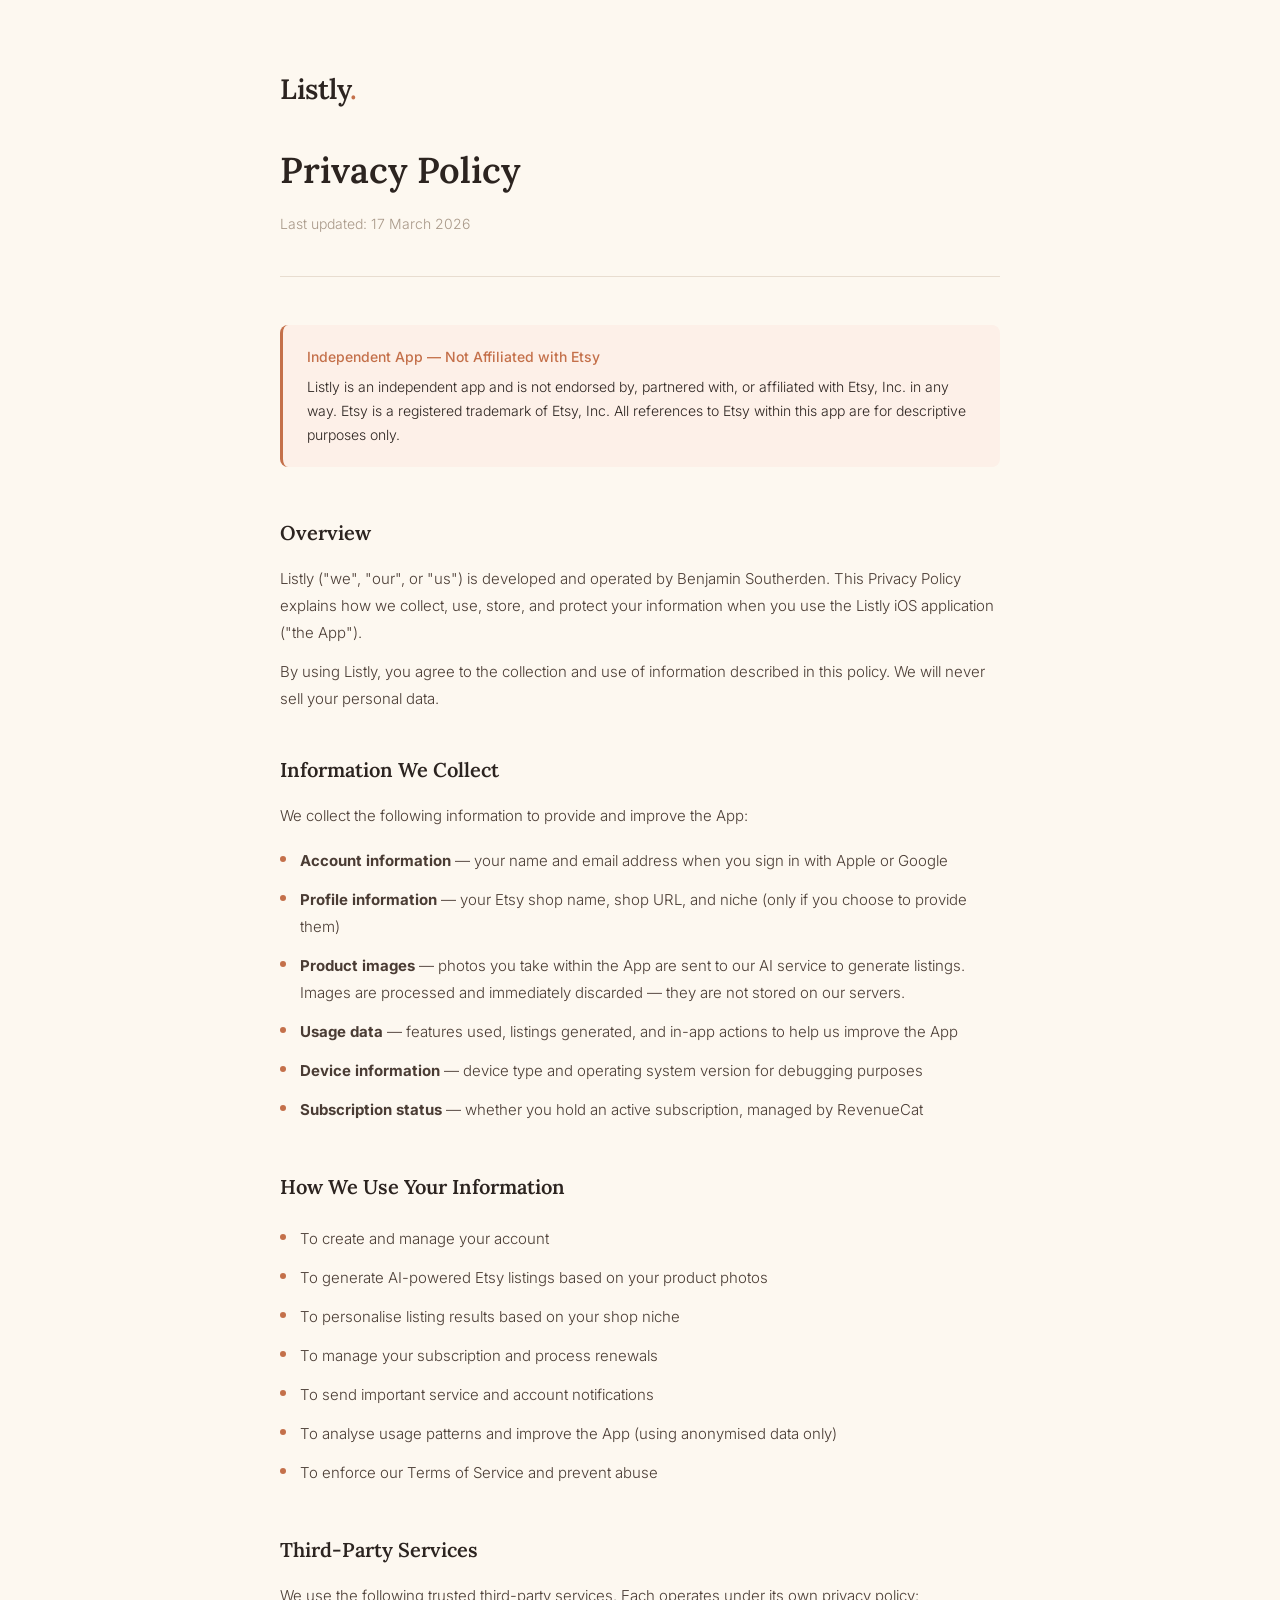
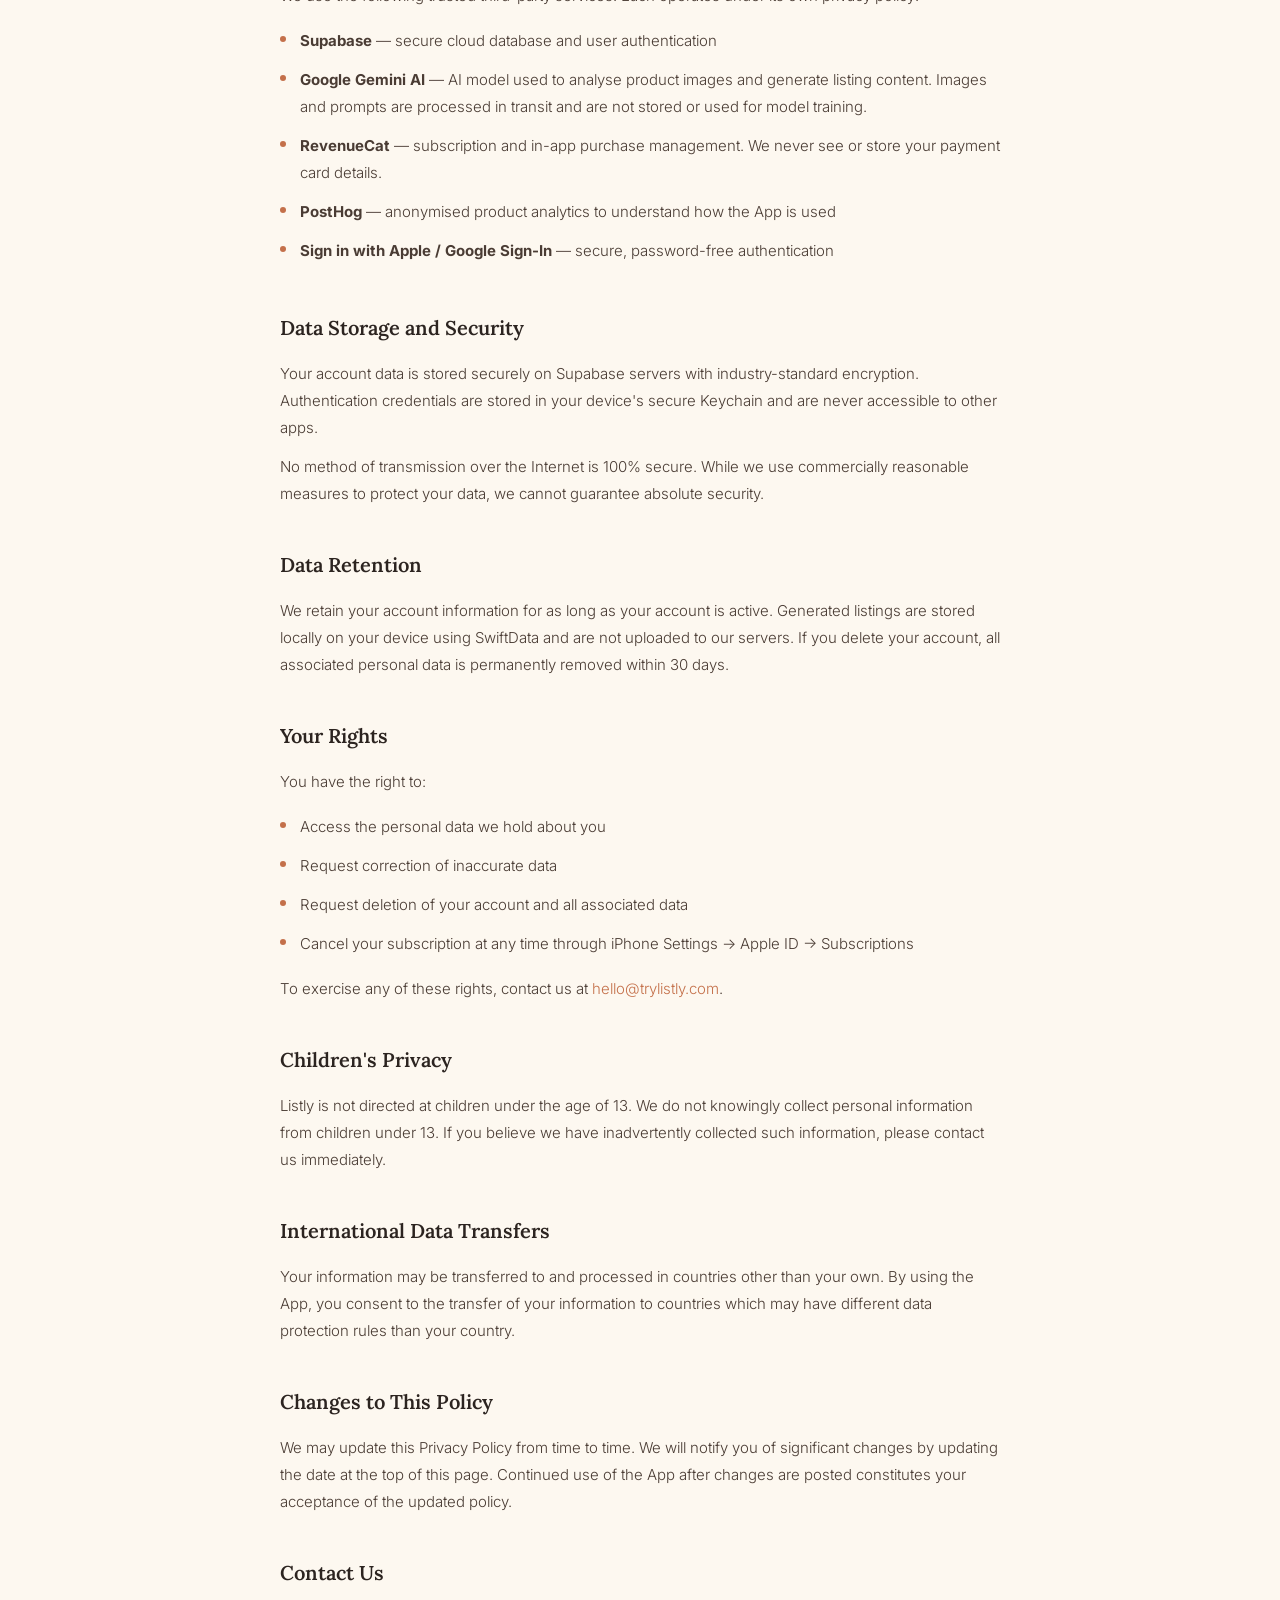
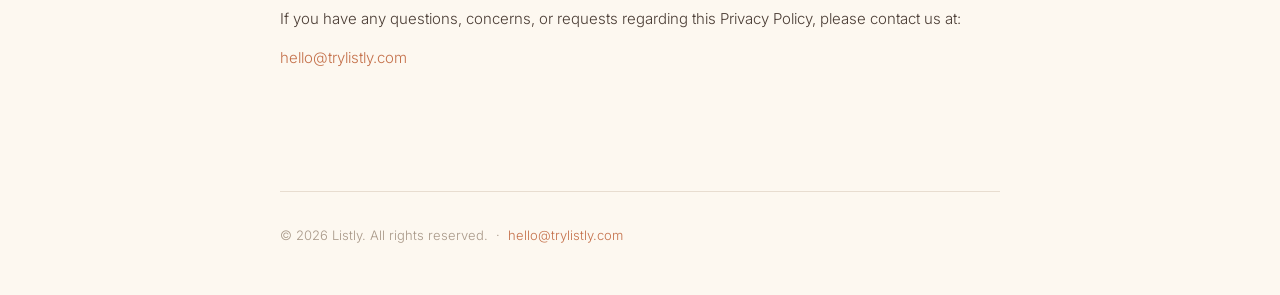
==== index.html @ c9a279fd "Add files via upload" ====
<!DOCTYPE html>
<html lang="en">
<head>
  <meta charset="UTF-8" />
  <meta name="viewport" content="width=device-width, initial-scale=1.0" />
  <title>Privacy Policy — Listly</title>
  <style>
    @import url('https://fonts.googleapis.com/css2?family=Lora:wght@400;600&family=Inter:wght@300;400;500&display=swap');

    *, *::before, *::after { box-sizing: border-box; margin: 0; padding: 0; }

    body {
      background-color: #FDF8F0;
      color: #2C2420;
      font-family: 'Inter', sans-serif;
      font-weight: 300;
      line-height: 1.8;
      padding: 0 24px;
    }

    header {
      max-width: 720px;
      margin: 0 auto;
      padding: 64px 0 40px;
      border-bottom: 1px solid #E8DDD0;
    }

    .logo {
      font-family: 'Lora', serif;
      font-size: 28px;
      font-weight: 600;
      color: #2C2420;
      letter-spacing: -0.3px;
      margin-bottom: 24px;
    }

    .logo span {
      color: #C4704A;
    }

    header h1 {
      font-family: 'Lora', serif;
      font-size: 36px;
      font-weight: 600;
      color: #2C2420;
      margin-bottom: 8px;
    }

    header p {
      font-size: 14px;
      color: #A89888;
    }

    main {
      max-width: 720px;
      margin: 0 auto;
      padding: 48px 0 80px;
    }

    .disclaimer {
      background: #FDF0E8;
      border-left: 3px solid #C4704A;
      border-radius: 8px;
      padding: 20px 24px;
      margin-bottom: 48px;
      font-size: 14px;
      line-height: 1.7;
      color: #2C2420;
    }

    .disclaimer strong {
      display: block;
      font-weight: 500;
      margin-bottom: 6px;
      color: #C4704A;
    }

    section {
      margin-bottom: 40px;
    }

    section h2 {
      font-family: 'Lora', serif;
      font-size: 20px;
      font-weight: 600;
      color: #2C2420;
      margin-bottom: 14px;
    }

    section p {
      font-size: 15px;
      color: #4A3C34;
      margin-bottom: 12px;
    }

    section ul {
      list-style: none;
      padding: 0;
      margin: 12px 0;
    }

    section ul li {
      font-size: 15px;
      color: #4A3C34;
      padding: 6px 0 6px 20px;
      position: relative;
    }

    section ul li::before {
      content: '';
      position: absolute;
      left: 0;
      top: 15px;
      width: 6px;
      height: 6px;
      border-radius: 50%;
      background: #C4704A;
    }

    a {
      color: #C4704A;
      text-decoration: none;
    }

    a:hover {
      text-decoration: underline;
    }

    footer {
      max-width: 720px;
      margin: 0 auto;
      padding: 32px 0 48px;
      border-top: 1px solid #E8DDD0;
      font-size: 13px;
      color: #A89888;
    }
  </style>
</head>
<body>

  <header>
    <div class="logo">Listly<span>.</span></div>
    <h1>Privacy Policy</h1>
    <p>Last updated: 17 March 2026</p>
  </header>

  <main>

    <!-- Etsy Disclaimer -->
    <div class="disclaimer">
      <strong>Independent App — Not Affiliated with Etsy</strong>
      Listly is an independent app and is not endorsed by, partnered with, or affiliated with Etsy, Inc. in any way. Etsy is a registered trademark of Etsy, Inc. All references to Etsy within this app are for descriptive purposes only.
    </div>

    <section>
      <h2>Overview</h2>
      <p>Listly ("we", "our", or "us") is developed and operated by Benjamin Southerden. This Privacy Policy explains how we collect, use, store, and protect your information when you use the Listly iOS application ("the App").</p>
      <p>By using Listly, you agree to the collection and use of information described in this policy. We will never sell your personal data.</p>
    </section>

    <section>
      <h2>Information We Collect</h2>
      <p>We collect the following information to provide and improve the App:</p>
      <ul>
        <li><strong>Account information</strong> — your name and email address when you sign in with Apple or Google</li>
        <li><strong>Profile information</strong> — your Etsy shop name, shop URL, and niche (only if you choose to provide them)</li>
        <li><strong>Product images</strong> — photos you take within the App are sent to our AI service to generate listings. Images are processed and immediately discarded — they are not stored on our servers.</li>
        <li><strong>Usage data</strong> — features used, listings generated, and in-app actions to help us improve the App</li>
        <li><strong>Device information</strong> — device type and operating system version for debugging purposes</li>
        <li><strong>Subscription status</strong> — whether you hold an active subscription, managed by RevenueCat</li>
      </ul>
    </section>

    <section>
      <h2>How We Use Your Information</h2>
      <ul>
        <li>To create and manage your account</li>
        <li>To generate AI-powered Etsy listings based on your product photos</li>
        <li>To personalise listing results based on your shop niche</li>
        <li>To manage your subscription and process renewals</li>
        <li>To send important service and account notifications</li>
        <li>To analyse usage patterns and improve the App (using anonymised data only)</li>
        <li>To enforce our Terms of Service and prevent abuse</li>
      </ul>
    </section>

    <section>
      <h2>Third-Party Services</h2>
      <p>We use the following trusted third-party services. Each operates under its own privacy policy:</p>
      <ul>
        <li><strong>Supabase</strong> — secure cloud database and user authentication</li>
        <li><strong>Google Gemini AI</strong> — AI model used to analyse product images and generate listing content. Images and prompts are processed in transit and are not stored or used for model training.</li>
        <li><strong>RevenueCat</strong> — subscription and in-app purchase management. We never see or store your payment card details.</li>
        <li><strong>PostHog</strong> — anonymised product analytics to understand how the App is used</li>
        <li><strong>Sign in with Apple / Google Sign-In</strong> — secure, password-free authentication</li>
      </ul>
    </section>

    <section>
      <h2>Data Storage and Security</h2>
      <p>Your account data is stored securely on Supabase servers with industry-standard encryption. Authentication credentials are stored in your device's secure Keychain and are never accessible to other apps.</p>
      <p>No method of transmission over the Internet is 100% secure. While we use commercially reasonable measures to protect your data, we cannot guarantee absolute security.</p>
    </section>

    <section>
      <h2>Data Retention</h2>
      <p>We retain your account information for as long as your account is active. Generated listings are stored locally on your device using SwiftData and are not uploaded to our servers. If you delete your account, all associated personal data is permanently removed within 30 days.</p>
    </section>

    <section>
      <h2>Your Rights</h2>
      <p>You have the right to:</p>
      <ul>
        <li>Access the personal data we hold about you</li>
        <li>Request correction of inaccurate data</li>
        <li>Request deletion of your account and all associated data</li>
        <li>Cancel your subscription at any time through iPhone Settings → Apple ID → Subscriptions</li>
      </ul>
      <p>To exercise any of these rights, contact us at <a href="mailto:hello@trylistly.com">hello@trylistly.com</a>.</p>
    </section>

    <section>
      <h2>Children's Privacy</h2>
      <p>Listly is not directed at children under the age of 13. We do not knowingly collect personal information from children under 13. If you believe we have inadvertently collected such information, please contact us immediately.</p>
    </section>

    <section>
      <h2>International Data Transfers</h2>
      <p>Your information may be transferred to and processed in countries other than your own. By using the App, you consent to the transfer of your information to countries which may have different data protection rules than your country.</p>
    </section>

    <section>
      <h2>Changes to This Policy</h2>
      <p>We may update this Privacy Policy from time to time. We will notify you of significant changes by updating the date at the top of this page. Continued use of the App after changes are posted constitutes your acceptance of the updated policy.</p>
    </section>

    <section>
      <h2>Contact Us</h2>
      <p>If you have any questions, concerns, or requests regarding this Privacy Policy, please contact us at:</p>
      <p><a href="mailto:hello@trylistly.com">hello@trylistly.com</a></p>
    </section>

  </main>

  <footer>
    <p>© 2026 Listly. All rights reserved. &nbsp;·&nbsp; <a href="mailto:hello@trylistly.com">hello@trylistly.com</a></p>
  </footer>

</body>
</html>
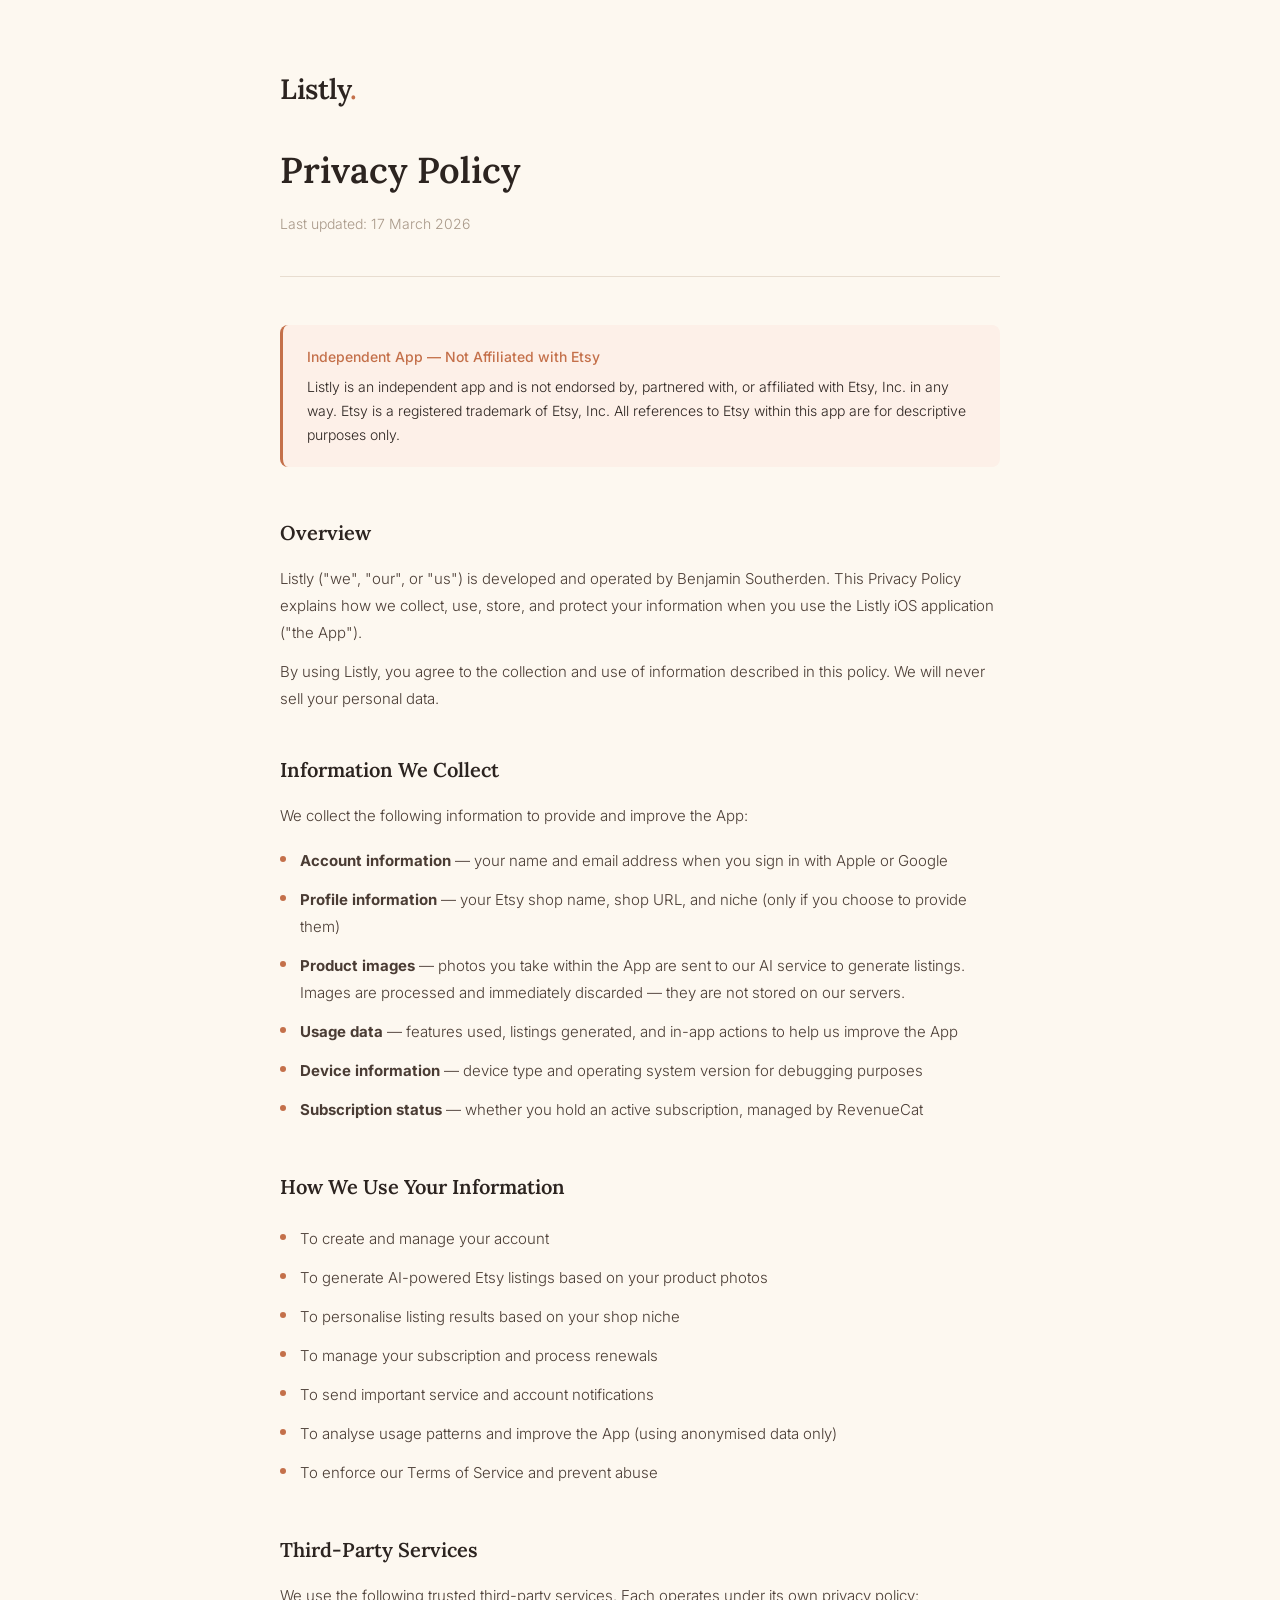
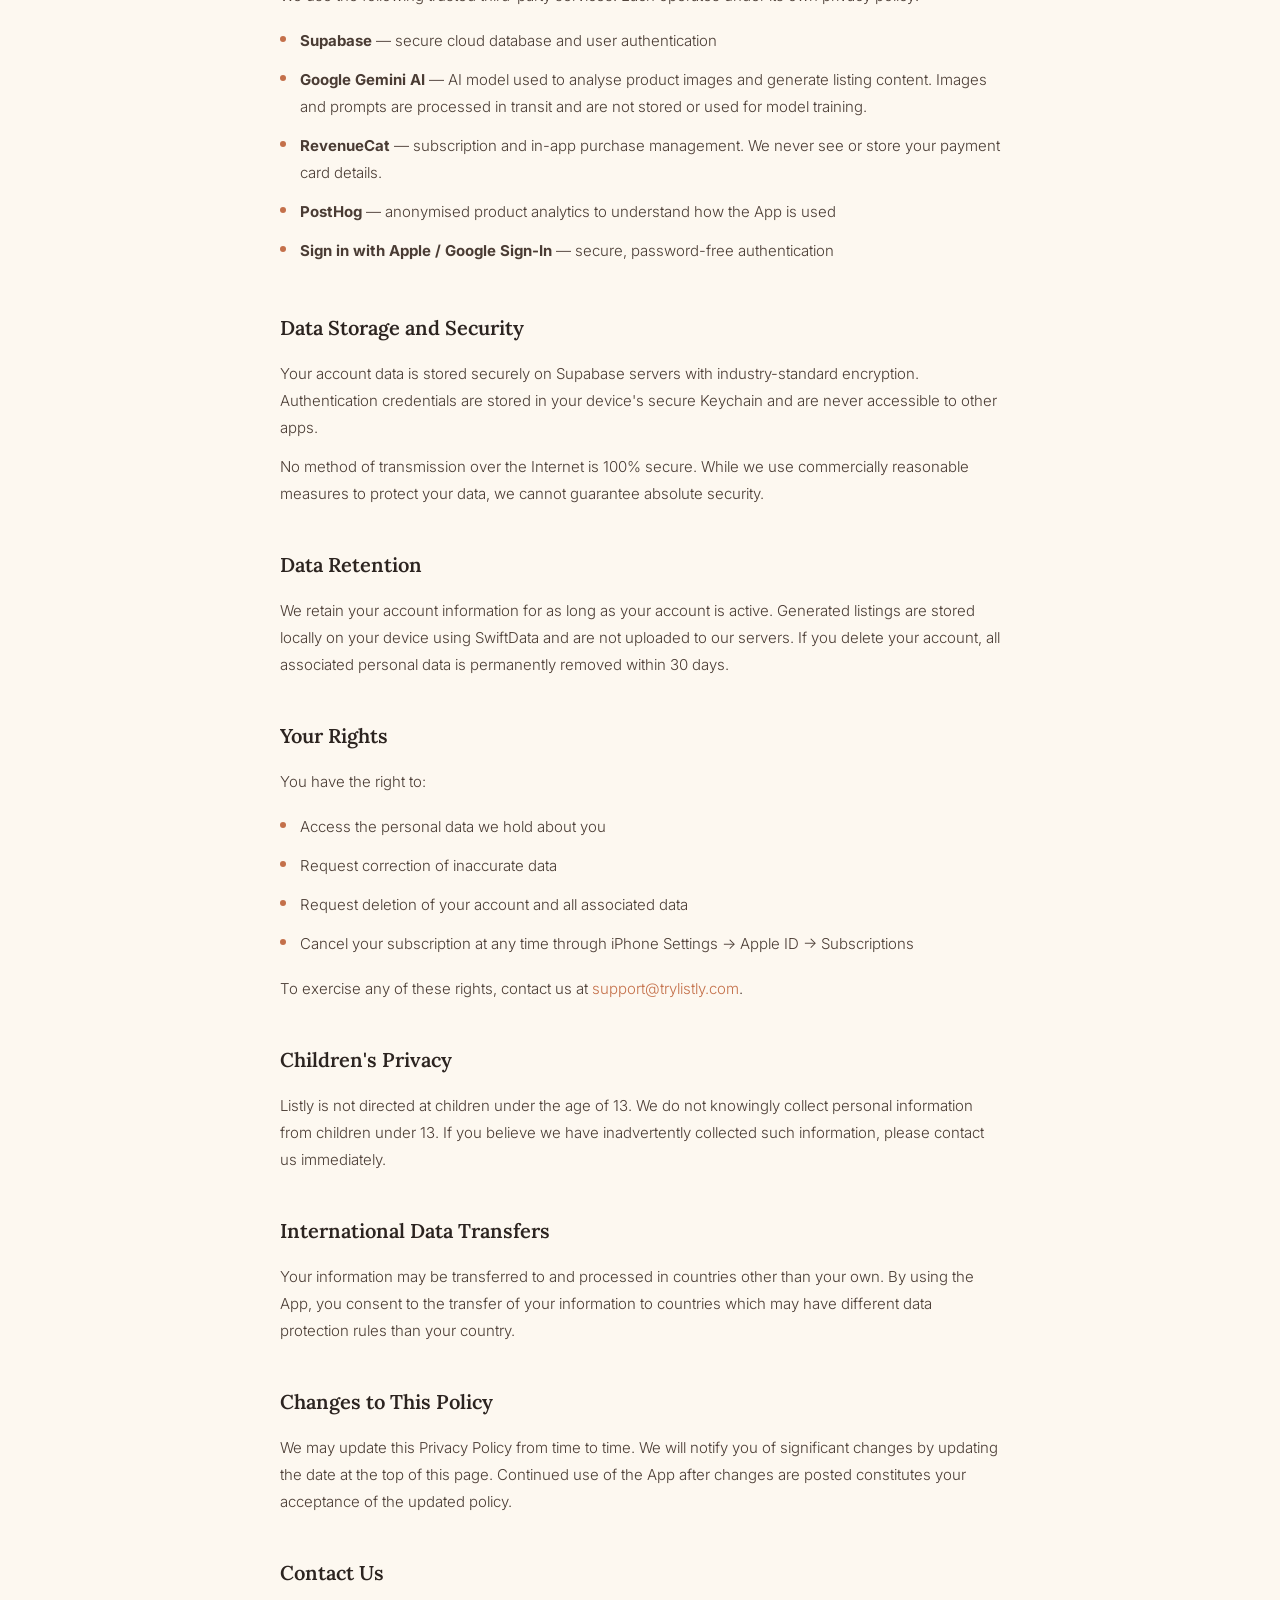
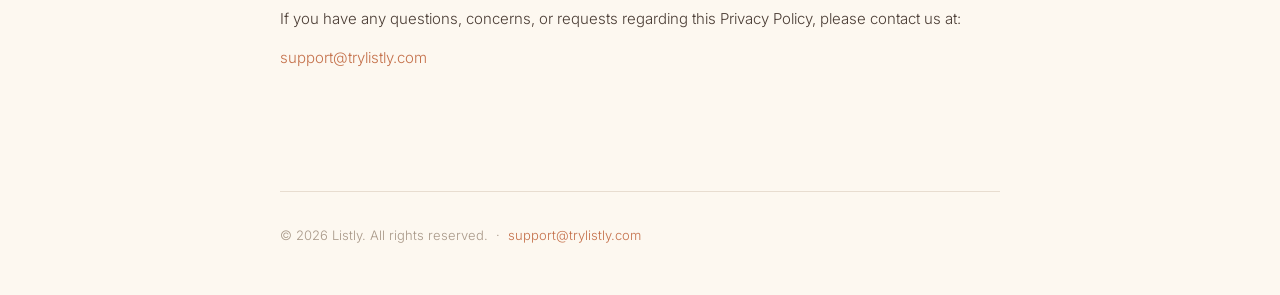
==== commit 647f69b4: "Update contact email to support@trylistly.com" ====
--- a/index.html
+++ b/index.html
@@ -216,7 +216,7 @@
         <li>Request deletion of your account and all associated data</li>
         <li>Cancel your subscription at any time through iPhone Settings → Apple ID → Subscriptions</li>
       </ul>
-      <p>To exercise any of these rights, contact us at <a href="mailto:hello@trylistly.com">hello@trylistly.com</a>.</p>
+      <p>To exercise any of these rights, contact us at <a href="mailto:support@trylistly.com">support@trylistly.com</a>.</p>
     </section>
 
     <section>
@@ -237,13 +237,13 @@
     <section>
       <h2>Contact Us</h2>
       <p>If you have any questions, concerns, or requests regarding this Privacy Policy, please contact us at:</p>
-      <p><a href="mailto:hello@trylistly.com">hello@trylistly.com</a></p>
+      <p><a href="mailto:support@trylistly.com">support@trylistly.com</a></p>
     </section>
 
   </main>
 
   <footer>
-    <p>© 2026 Listly. All rights reserved. &nbsp;·&nbsp; <a href="mailto:hello@trylistly.com">hello@trylistly.com</a></p>
+    <p>© 2026 Listly. All rights reserved. &nbsp;·&nbsp; <a href="mailto:support@trylistly.com">support@trylistly.com</a></p>
   </footer>
 
 </body>
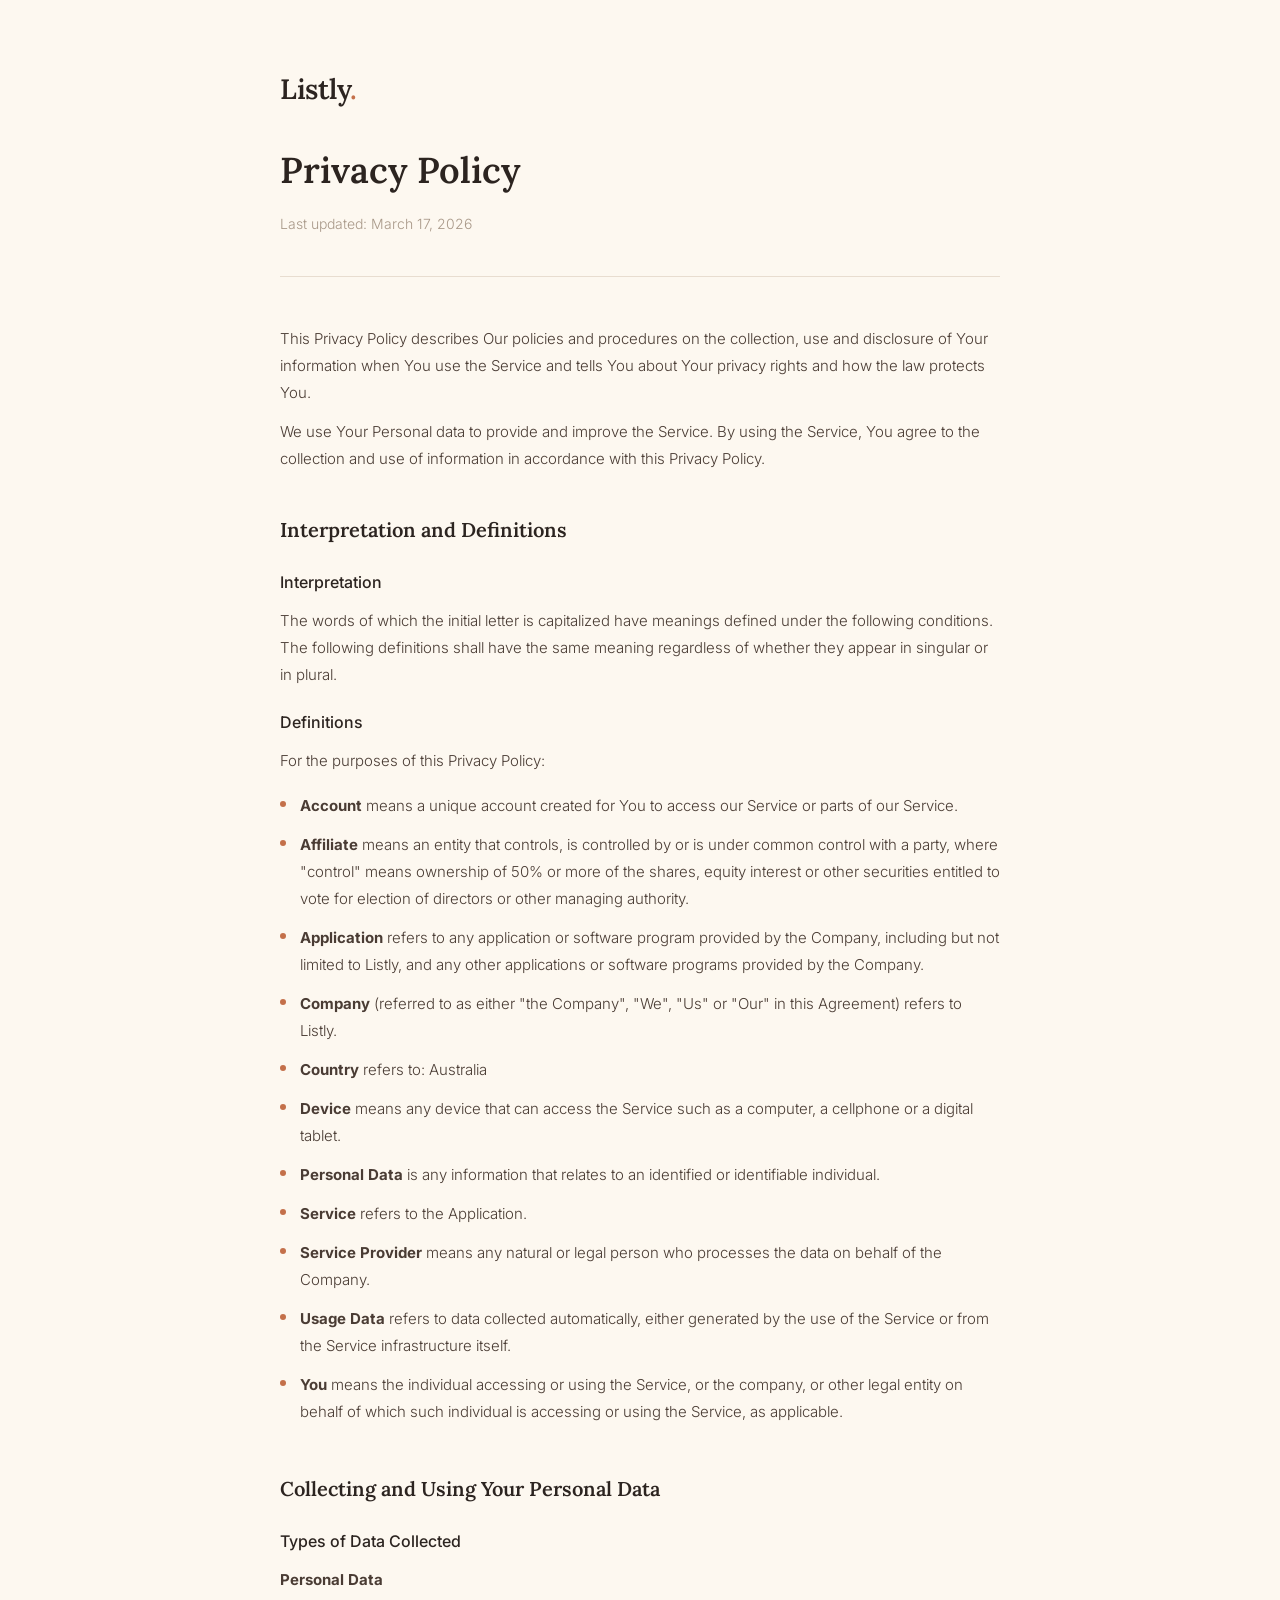
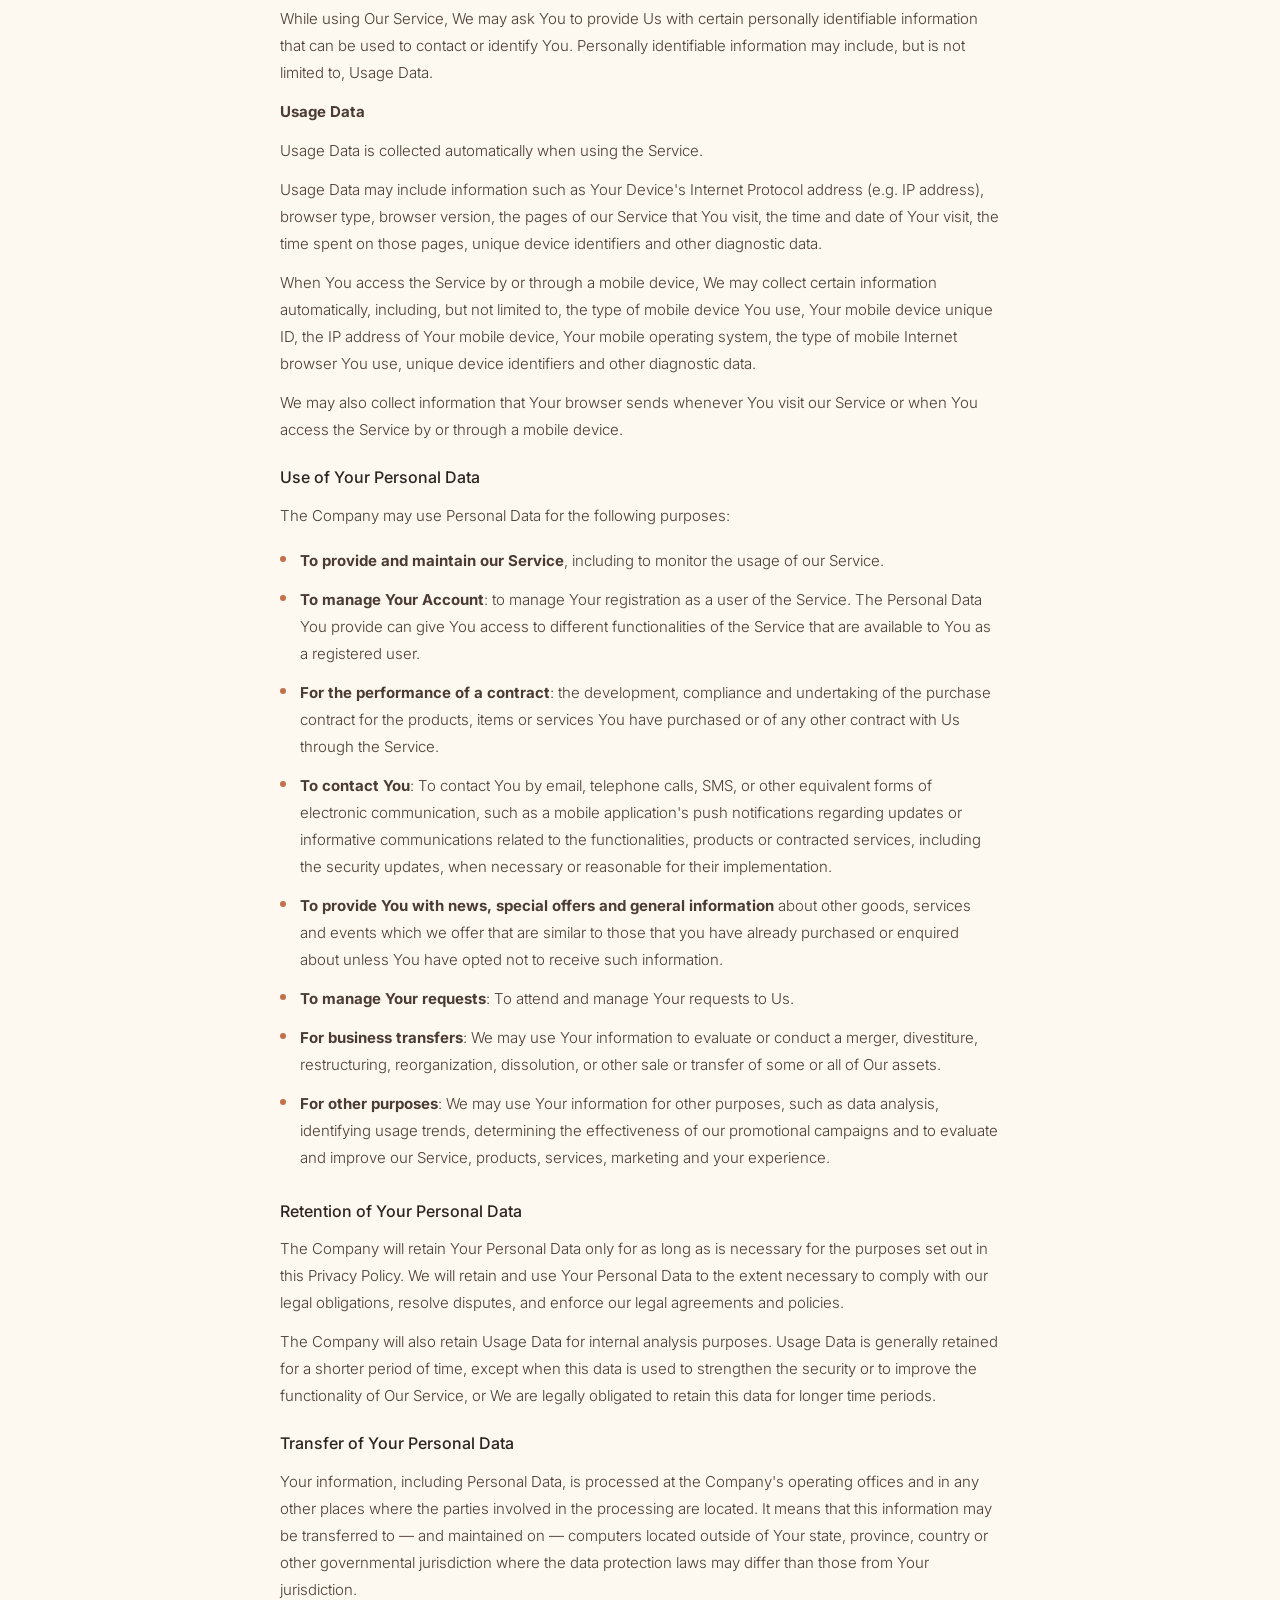
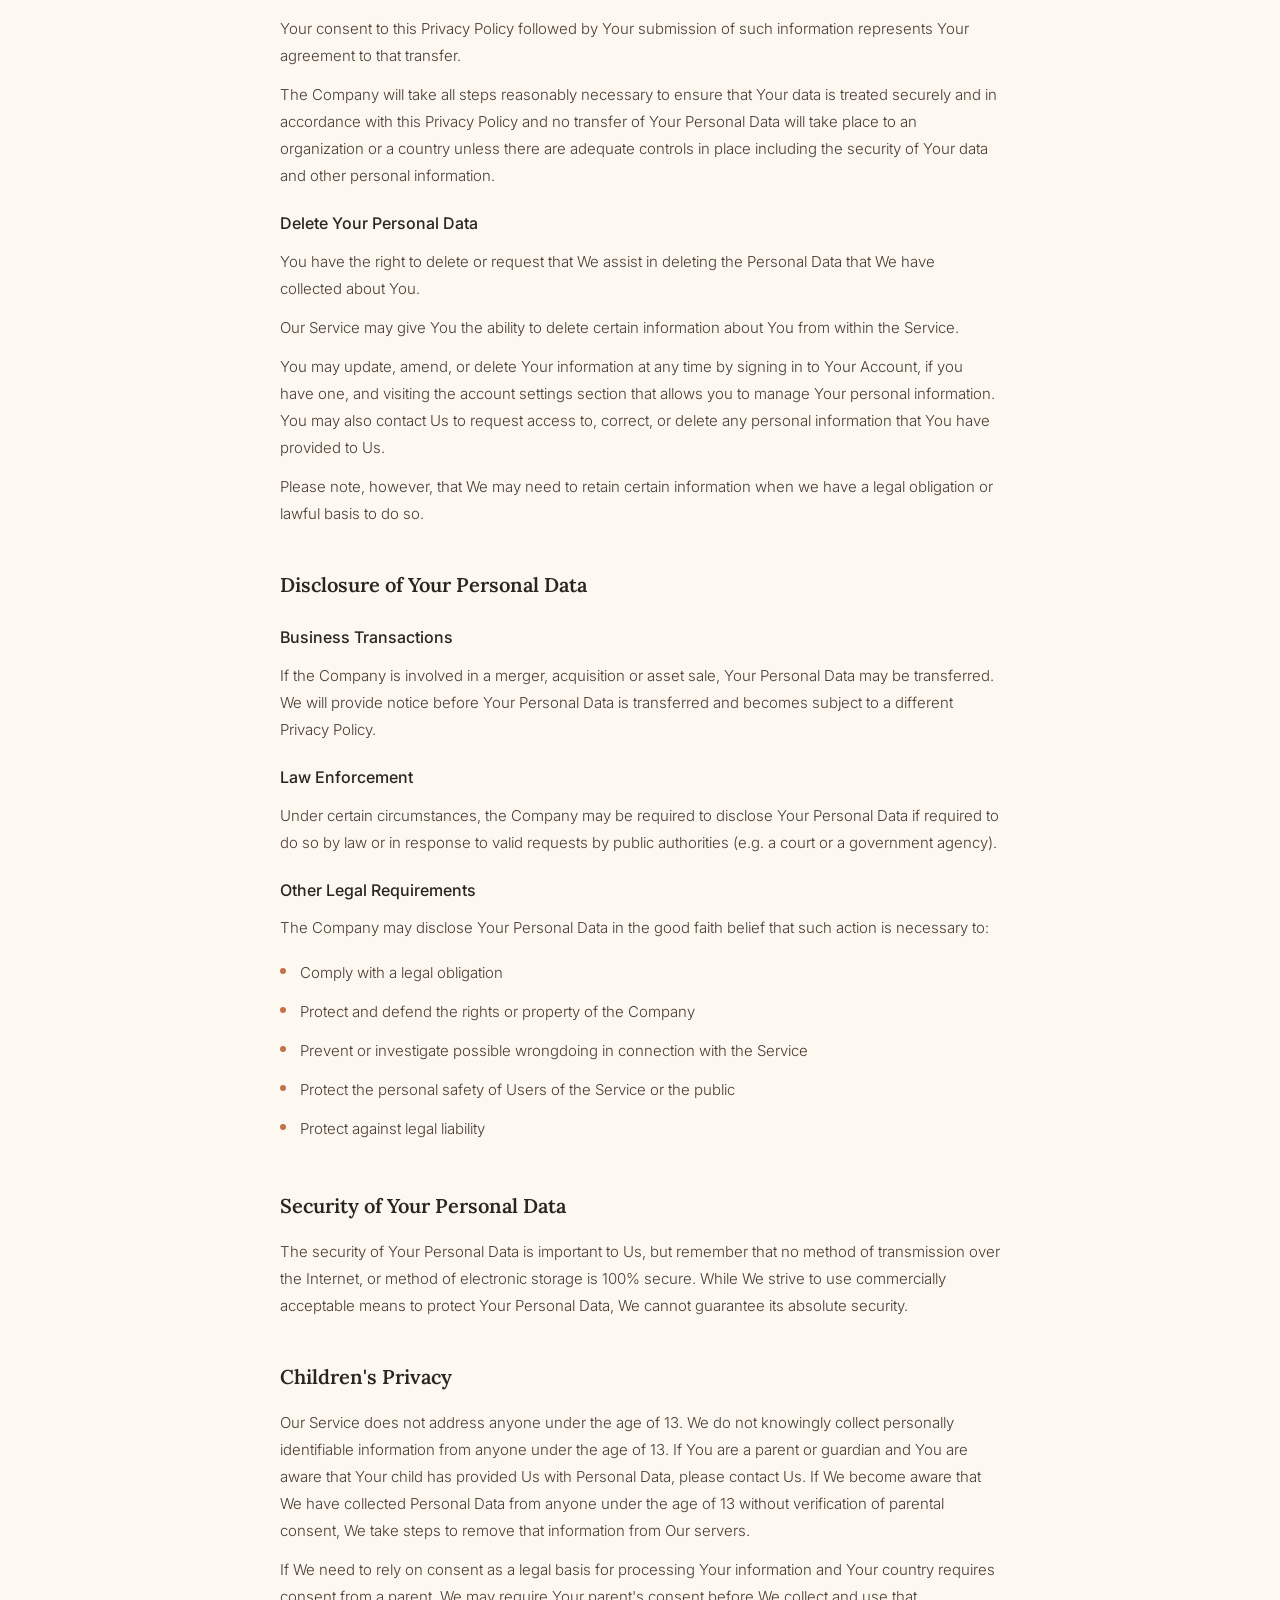
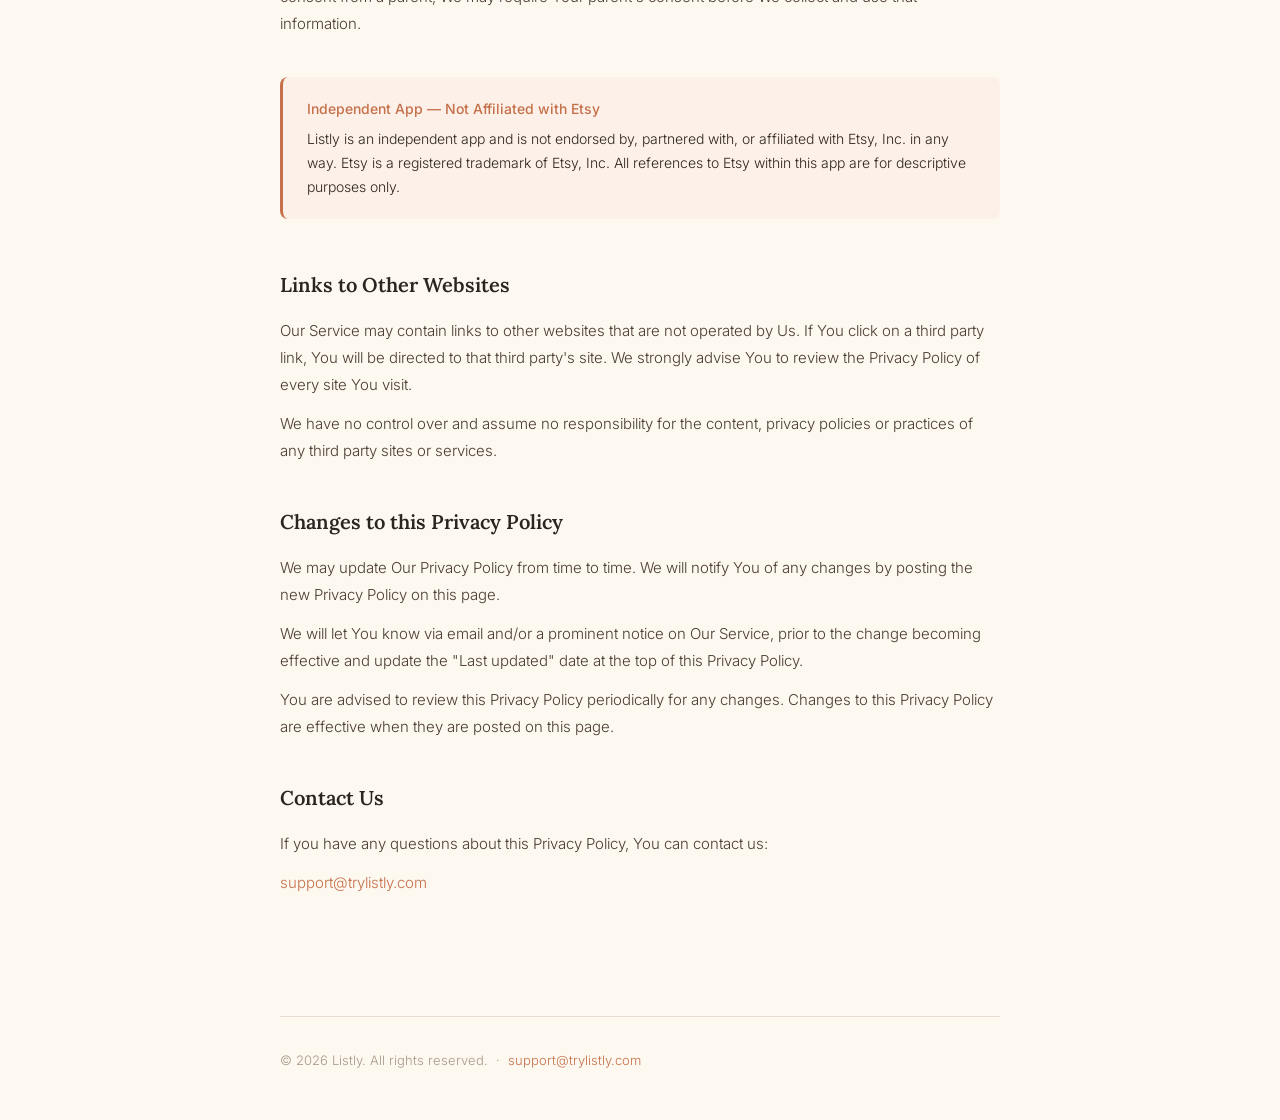
==== commit 00d10c1a: "Replace privacy policy with full Cal AI-style policy" ====
--- a/index.html
+++ b/index.html
@@ -85,6 +85,15 @@
       font-weight: 600;
       color: #2C2420;
       margin-bottom: 14px;
+    }
+
+    section h3 {
+      font-family: 'Inter', sans-serif;
+      font-size: 16px;
+      font-weight: 500;
+      color: #2C2420;
+      margin-bottom: 10px;
+      margin-top: 20px;
     }
 
     section p {
@@ -141,10 +150,110 @@
   <header>
     <div class="logo">Listly<span>.</span></div>
     <h1>Privacy Policy</h1>
-    <p>Last updated: 17 March 2026</p>
+    <p>Last updated: March 17, 2026</p>
   </header>
 
   <main>
+
+    <section>
+      <p>This Privacy Policy describes Our policies and procedures on the collection, use and disclosure of Your information when You use the Service and tells You about Your privacy rights and how the law protects You.</p>
+      <p>We use Your Personal data to provide and improve the Service. By using the Service, You agree to the collection and use of information in accordance with this Privacy Policy.</p>
+    </section>
+
+    <section>
+      <h2>Interpretation and Definitions</h2>
+      <h3>Interpretation</h3>
+      <p>The words of which the initial letter is capitalized have meanings defined under the following conditions. The following definitions shall have the same meaning regardless of whether they appear in singular or in plural.</p>
+
+      <h3>Definitions</h3>
+      <p>For the purposes of this Privacy Policy:</p>
+      <ul>
+        <li><strong>Account</strong> means a unique account created for You to access our Service or parts of our Service.</li>
+        <li><strong>Affiliate</strong> means an entity that controls, is controlled by or is under common control with a party, where "control" means ownership of 50% or more of the shares, equity interest or other securities entitled to vote for election of directors or other managing authority.</li>
+        <li><strong>Application</strong> refers to any application or software program provided by the Company, including but not limited to Listly, and any other applications or software programs provided by the Company.</li>
+        <li><strong>Company</strong> (referred to as either "the Company", "We", "Us" or "Our" in this Agreement) refers to Listly.</li>
+        <li><strong>Country</strong> refers to: Australia</li>
+        <li><strong>Device</strong> means any device that can access the Service such as a computer, a cellphone or a digital tablet.</li>
+        <li><strong>Personal Data</strong> is any information that relates to an identified or identifiable individual.</li>
+        <li><strong>Service</strong> refers to the Application.</li>
+        <li><strong>Service Provider</strong> means any natural or legal person who processes the data on behalf of the Company.</li>
+        <li><strong>Usage Data</strong> refers to data collected automatically, either generated by the use of the Service or from the Service infrastructure itself.</li>
+        <li><strong>You</strong> means the individual accessing or using the Service, or the company, or other legal entity on behalf of which such individual is accessing or using the Service, as applicable.</li>
+      </ul>
+    </section>
+
+    <section>
+      <h2>Collecting and Using Your Personal Data</h2>
+
+      <h3>Types of Data Collected</h3>
+      <p><strong>Personal Data</strong></p>
+      <p>While using Our Service, We may ask You to provide Us with certain personally identifiable information that can be used to contact or identify You. Personally identifiable information may include, but is not limited to, Usage Data.</p>
+
+      <p><strong>Usage Data</strong></p>
+      <p>Usage Data is collected automatically when using the Service.</p>
+      <p>Usage Data may include information such as Your Device's Internet Protocol address (e.g. IP address), browser type, browser version, the pages of our Service that You visit, the time and date of Your visit, the time spent on those pages, unique device identifiers and other diagnostic data.</p>
+      <p>When You access the Service by or through a mobile device, We may collect certain information automatically, including, but not limited to, the type of mobile device You use, Your mobile device unique ID, the IP address of Your mobile device, Your mobile operating system, the type of mobile Internet browser You use, unique device identifiers and other diagnostic data.</p>
+      <p>We may also collect information that Your browser sends whenever You visit our Service or when You access the Service by or through a mobile device.</p>
+
+      <h3>Use of Your Personal Data</h3>
+      <p>The Company may use Personal Data for the following purposes:</p>
+      <ul>
+        <li><strong>To provide and maintain our Service</strong>, including to monitor the usage of our Service.</li>
+        <li><strong>To manage Your Account</strong>: to manage Your registration as a user of the Service. The Personal Data You provide can give You access to different functionalities of the Service that are available to You as a registered user.</li>
+        <li><strong>For the performance of a contract</strong>: the development, compliance and undertaking of the purchase contract for the products, items or services You have purchased or of any other contract with Us through the Service.</li>
+        <li><strong>To contact You</strong>: To contact You by email, telephone calls, SMS, or other equivalent forms of electronic communication, such as a mobile application's push notifications regarding updates or informative communications related to the functionalities, products or contracted services, including the security updates, when necessary or reasonable for their implementation.</li>
+        <li><strong>To provide You with news, special offers and general information</strong> about other goods, services and events which we offer that are similar to those that you have already purchased or enquired about unless You have opted not to receive such information.</li>
+        <li><strong>To manage Your requests</strong>: To attend and manage Your requests to Us.</li>
+        <li><strong>For business transfers</strong>: We may use Your information to evaluate or conduct a merger, divestiture, restructuring, reorganization, dissolution, or other sale or transfer of some or all of Our assets.</li>
+        <li><strong>For other purposes</strong>: We may use Your information for other purposes, such as data analysis, identifying usage trends, determining the effectiveness of our promotional campaigns and to evaluate and improve our Service, products, services, marketing and your experience.</li>
+      </ul>
+
+      <h3>Retention of Your Personal Data</h3>
+      <p>The Company will retain Your Personal Data only for as long as is necessary for the purposes set out in this Privacy Policy. We will retain and use Your Personal Data to the extent necessary to comply with our legal obligations, resolve disputes, and enforce our legal agreements and policies.</p>
+      <p>The Company will also retain Usage Data for internal analysis purposes. Usage Data is generally retained for a shorter period of time, except when this data is used to strengthen the security or to improve the functionality of Our Service, or We are legally obligated to retain this data for longer time periods.</p>
+
+      <h3>Transfer of Your Personal Data</h3>
+      <p>Your information, including Personal Data, is processed at the Company's operating offices and in any other places where the parties involved in the processing are located. It means that this information may be transferred to — and maintained on — computers located outside of Your state, province, country or other governmental jurisdiction where the data protection laws may differ than those from Your jurisdiction.</p>
+      <p>Your consent to this Privacy Policy followed by Your submission of such information represents Your agreement to that transfer.</p>
+      <p>The Company will take all steps reasonably necessary to ensure that Your data is treated securely and in accordance with this Privacy Policy and no transfer of Your Personal Data will take place to an organization or a country unless there are adequate controls in place including the security of Your data and other personal information.</p>
+
+      <h3>Delete Your Personal Data</h3>
+      <p>You have the right to delete or request that We assist in deleting the Personal Data that We have collected about You.</p>
+      <p>Our Service may give You the ability to delete certain information about You from within the Service.</p>
+      <p>You may update, amend, or delete Your information at any time by signing in to Your Account, if you have one, and visiting the account settings section that allows you to manage Your personal information. You may also contact Us to request access to, correct, or delete any personal information that You have provided to Us.</p>
+      <p>Please note, however, that We may need to retain certain information when we have a legal obligation or lawful basis to do so.</p>
+    </section>
+
+    <section>
+      <h2>Disclosure of Your Personal Data</h2>
+
+      <h3>Business Transactions</h3>
+      <p>If the Company is involved in a merger, acquisition or asset sale, Your Personal Data may be transferred. We will provide notice before Your Personal Data is transferred and becomes subject to a different Privacy Policy.</p>
+
+      <h3>Law Enforcement</h3>
+      <p>Under certain circumstances, the Company may be required to disclose Your Personal Data if required to do so by law or in response to valid requests by public authorities (e.g. a court or a government agency).</p>
+
+      <h3>Other Legal Requirements</h3>
+      <p>The Company may disclose Your Personal Data in the good faith belief that such action is necessary to:</p>
+      <ul>
+        <li>Comply with a legal obligation</li>
+        <li>Protect and defend the rights or property of the Company</li>
+        <li>Prevent or investigate possible wrongdoing in connection with the Service</li>
+        <li>Protect the personal safety of Users of the Service or the public</li>
+        <li>Protect against legal liability</li>
+      </ul>
+    </section>
+
+    <section>
+      <h2>Security of Your Personal Data</h2>
+      <p>The security of Your Personal Data is important to Us, but remember that no method of transmission over the Internet, or method of electronic storage is 100% secure. While We strive to use commercially acceptable means to protect Your Personal Data, We cannot guarantee its absolute security.</p>
+    </section>
+
+    <section>
+      <h2>Children's Privacy</h2>
+      <p>Our Service does not address anyone under the age of 13. We do not knowingly collect personally identifiable information from anyone under the age of 13. If You are a parent or guardian and You are aware that Your child has provided Us with Personal Data, please contact Us. If We become aware that We have collected Personal Data from anyone under the age of 13 without verification of parental consent, We take steps to remove that information from Our servers.</p>
+      <p>If We need to rely on consent as a legal basis for processing Your information and Your country requires consent from a parent, We may require Your parent's consent before We collect and use that information.</p>
+    </section>
 
     <!-- Etsy Disclaimer -->
     <div class="disclaimer">
@@ -153,90 +262,21 @@
     </div>
 
     <section>
-      <h2>Overview</h2>
-      <p>Listly ("we", "our", or "us") is developed and operated by Benjamin Southerden. This Privacy Policy explains how we collect, use, store, and protect your information when you use the Listly iOS application ("the App").</p>
-      <p>By using Listly, you agree to the collection and use of information described in this policy. We will never sell your personal data.</p>
-    </section>
-
-    <section>
-      <h2>Information We Collect</h2>
-      <p>We collect the following information to provide and improve the App:</p>
-      <ul>
-        <li><strong>Account information</strong> — your name and email address when you sign in with Apple or Google</li>
-        <li><strong>Profile information</strong> — your Etsy shop name, shop URL, and niche (only if you choose to provide them)</li>
-        <li><strong>Product images</strong> — photos you take within the App are sent to our AI service to generate listings. Images are processed and immediately discarded — they are not stored on our servers.</li>
-        <li><strong>Usage data</strong> — features used, listings generated, and in-app actions to help us improve the App</li>
-        <li><strong>Device information</strong> — device type and operating system version for debugging purposes</li>
-        <li><strong>Subscription status</strong> — whether you hold an active subscription, managed by RevenueCat</li>
-      </ul>
-    </section>
-
-    <section>
-      <h2>How We Use Your Information</h2>
-      <ul>
-        <li>To create and manage your account</li>
-        <li>To generate AI-powered Etsy listings based on your product photos</li>
-        <li>To personalise listing results based on your shop niche</li>
-        <li>To manage your subscription and process renewals</li>
-        <li>To send important service and account notifications</li>
-        <li>To analyse usage patterns and improve the App (using anonymised data only)</li>
-        <li>To enforce our Terms of Service and prevent abuse</li>
-      </ul>
-    </section>
-
-    <section>
-      <h2>Third-Party Services</h2>
-      <p>We use the following trusted third-party services. Each operates under its own privacy policy:</p>
-      <ul>
-        <li><strong>Supabase</strong> — secure cloud database and user authentication</li>
-        <li><strong>Google Gemini AI</strong> — AI model used to analyse product images and generate listing content. Images and prompts are processed in transit and are not stored or used for model training.</li>
-        <li><strong>RevenueCat</strong> — subscription and in-app purchase management. We never see or store your payment card details.</li>
-        <li><strong>PostHog</strong> — anonymised product analytics to understand how the App is used</li>
-        <li><strong>Sign in with Apple / Google Sign-In</strong> — secure, password-free authentication</li>
-      </ul>
-    </section>
-
-    <section>
-      <h2>Data Storage and Security</h2>
-      <p>Your account data is stored securely on Supabase servers with industry-standard encryption. Authentication credentials are stored in your device's secure Keychain and are never accessible to other apps.</p>
-      <p>No method of transmission over the Internet is 100% secure. While we use commercially reasonable measures to protect your data, we cannot guarantee absolute security.</p>
-    </section>
-
-    <section>
-      <h2>Data Retention</h2>
-      <p>We retain your account information for as long as your account is active. Generated listings are stored locally on your device using SwiftData and are not uploaded to our servers. If you delete your account, all associated personal data is permanently removed within 30 days.</p>
-    </section>
-
-    <section>
-      <h2>Your Rights</h2>
-      <p>You have the right to:</p>
-      <ul>
-        <li>Access the personal data we hold about you</li>
-        <li>Request correction of inaccurate data</li>
-        <li>Request deletion of your account and all associated data</li>
-        <li>Cancel your subscription at any time through iPhone Settings → Apple ID → Subscriptions</li>
-      </ul>
-      <p>To exercise any of these rights, contact us at <a href="mailto:support@trylistly.com">support@trylistly.com</a>.</p>
-    </section>
-
-    <section>
-      <h2>Children's Privacy</h2>
-      <p>Listly is not directed at children under the age of 13. We do not knowingly collect personal information from children under 13. If you believe we have inadvertently collected such information, please contact us immediately.</p>
-    </section>
-
-    <section>
-      <h2>International Data Transfers</h2>
-      <p>Your information may be transferred to and processed in countries other than your own. By using the App, you consent to the transfer of your information to countries which may have different data protection rules than your country.</p>
-    </section>
-
-    <section>
-      <h2>Changes to This Policy</h2>
-      <p>We may update this Privacy Policy from time to time. We will notify you of significant changes by updating the date at the top of this page. Continued use of the App after changes are posted constitutes your acceptance of the updated policy.</p>
+      <h2>Links to Other Websites</h2>
+      <p>Our Service may contain links to other websites that are not operated by Us. If You click on a third party link, You will be directed to that third party's site. We strongly advise You to review the Privacy Policy of every site You visit.</p>
+      <p>We have no control over and assume no responsibility for the content, privacy policies or practices of any third party sites or services.</p>
+    </section>
+
+    <section>
+      <h2>Changes to this Privacy Policy</h2>
+      <p>We may update Our Privacy Policy from time to time. We will notify You of any changes by posting the new Privacy Policy on this page.</p>
+      <p>We will let You know via email and/or a prominent notice on Our Service, prior to the change becoming effective and update the "Last updated" date at the top of this Privacy Policy.</p>
+      <p>You are advised to review this Privacy Policy periodically for any changes. Changes to this Privacy Policy are effective when they are posted on this page.</p>
     </section>
 
     <section>
       <h2>Contact Us</h2>
-      <p>If you have any questions, concerns, or requests regarding this Privacy Policy, please contact us at:</p>
+      <p>If you have any questions about this Privacy Policy, You can contact us:</p>
       <p><a href="mailto:support@trylistly.com">support@trylistly.com</a></p>
     </section>
 
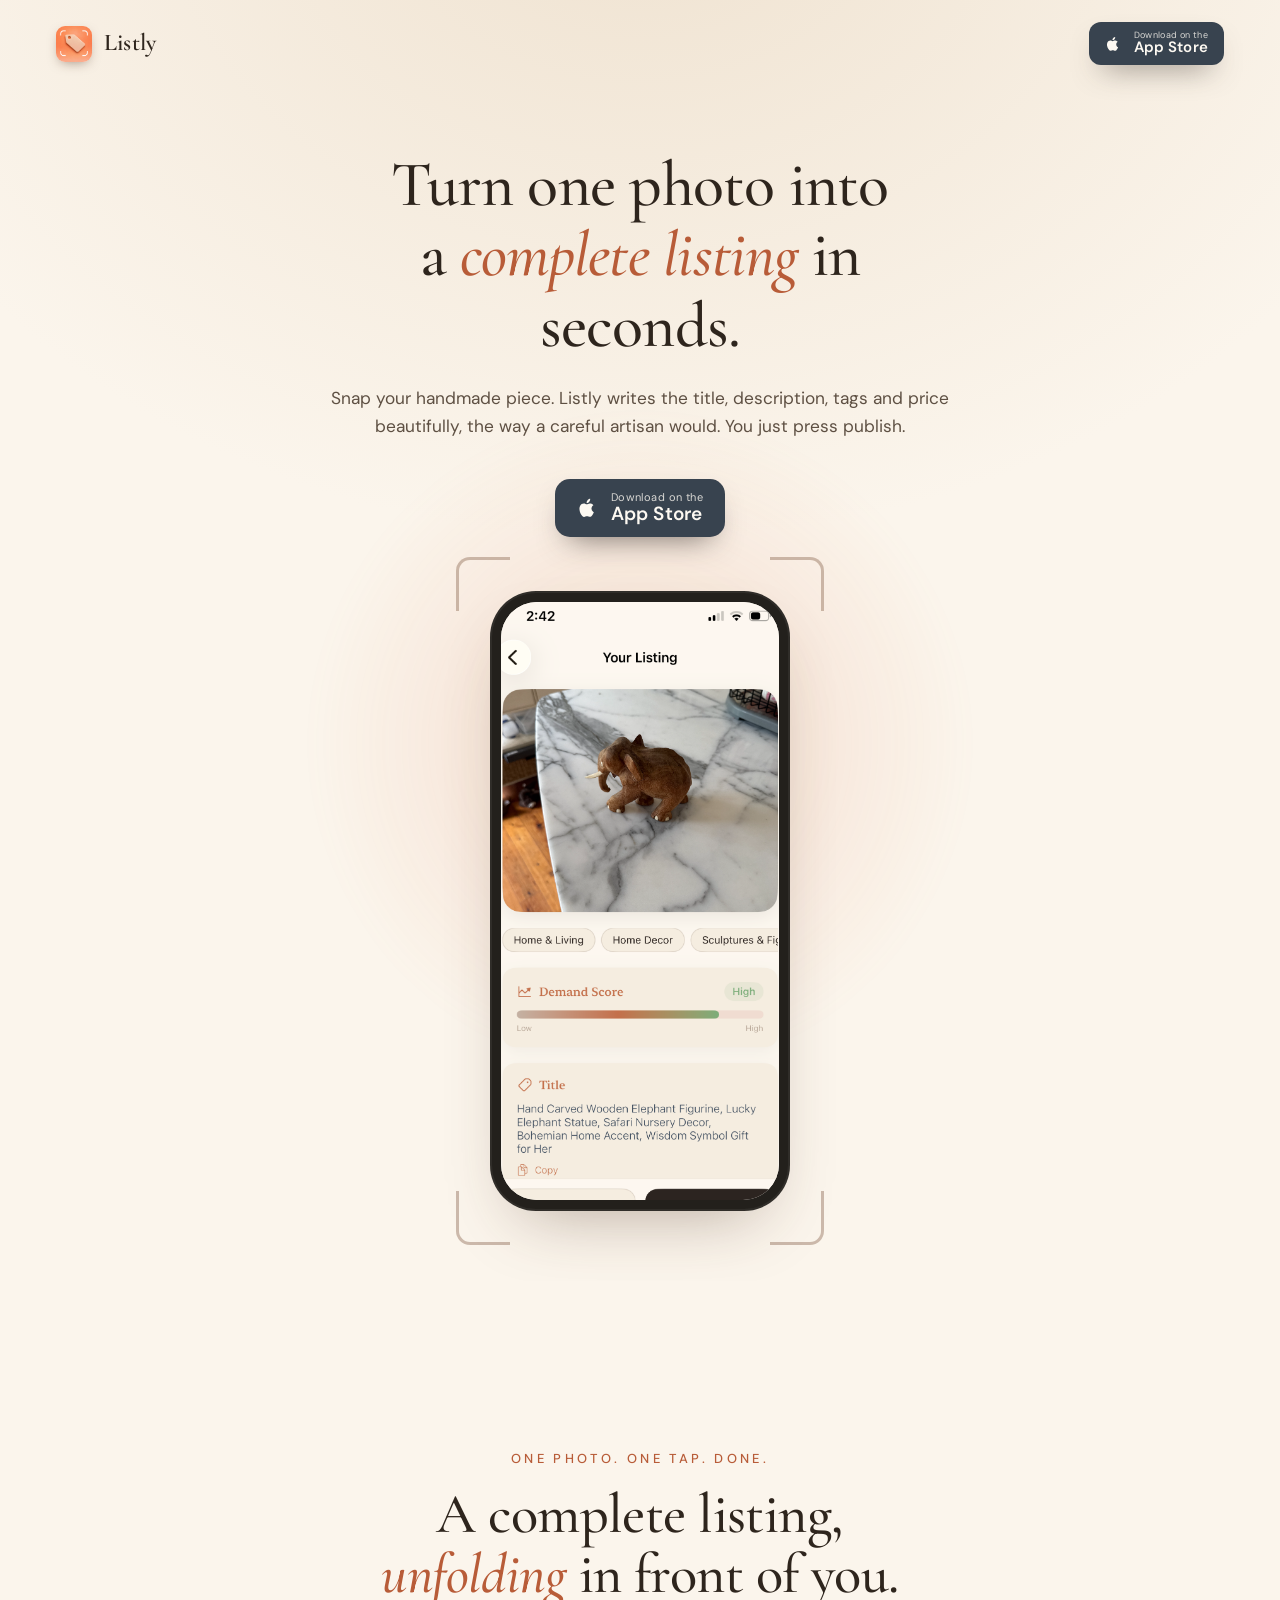
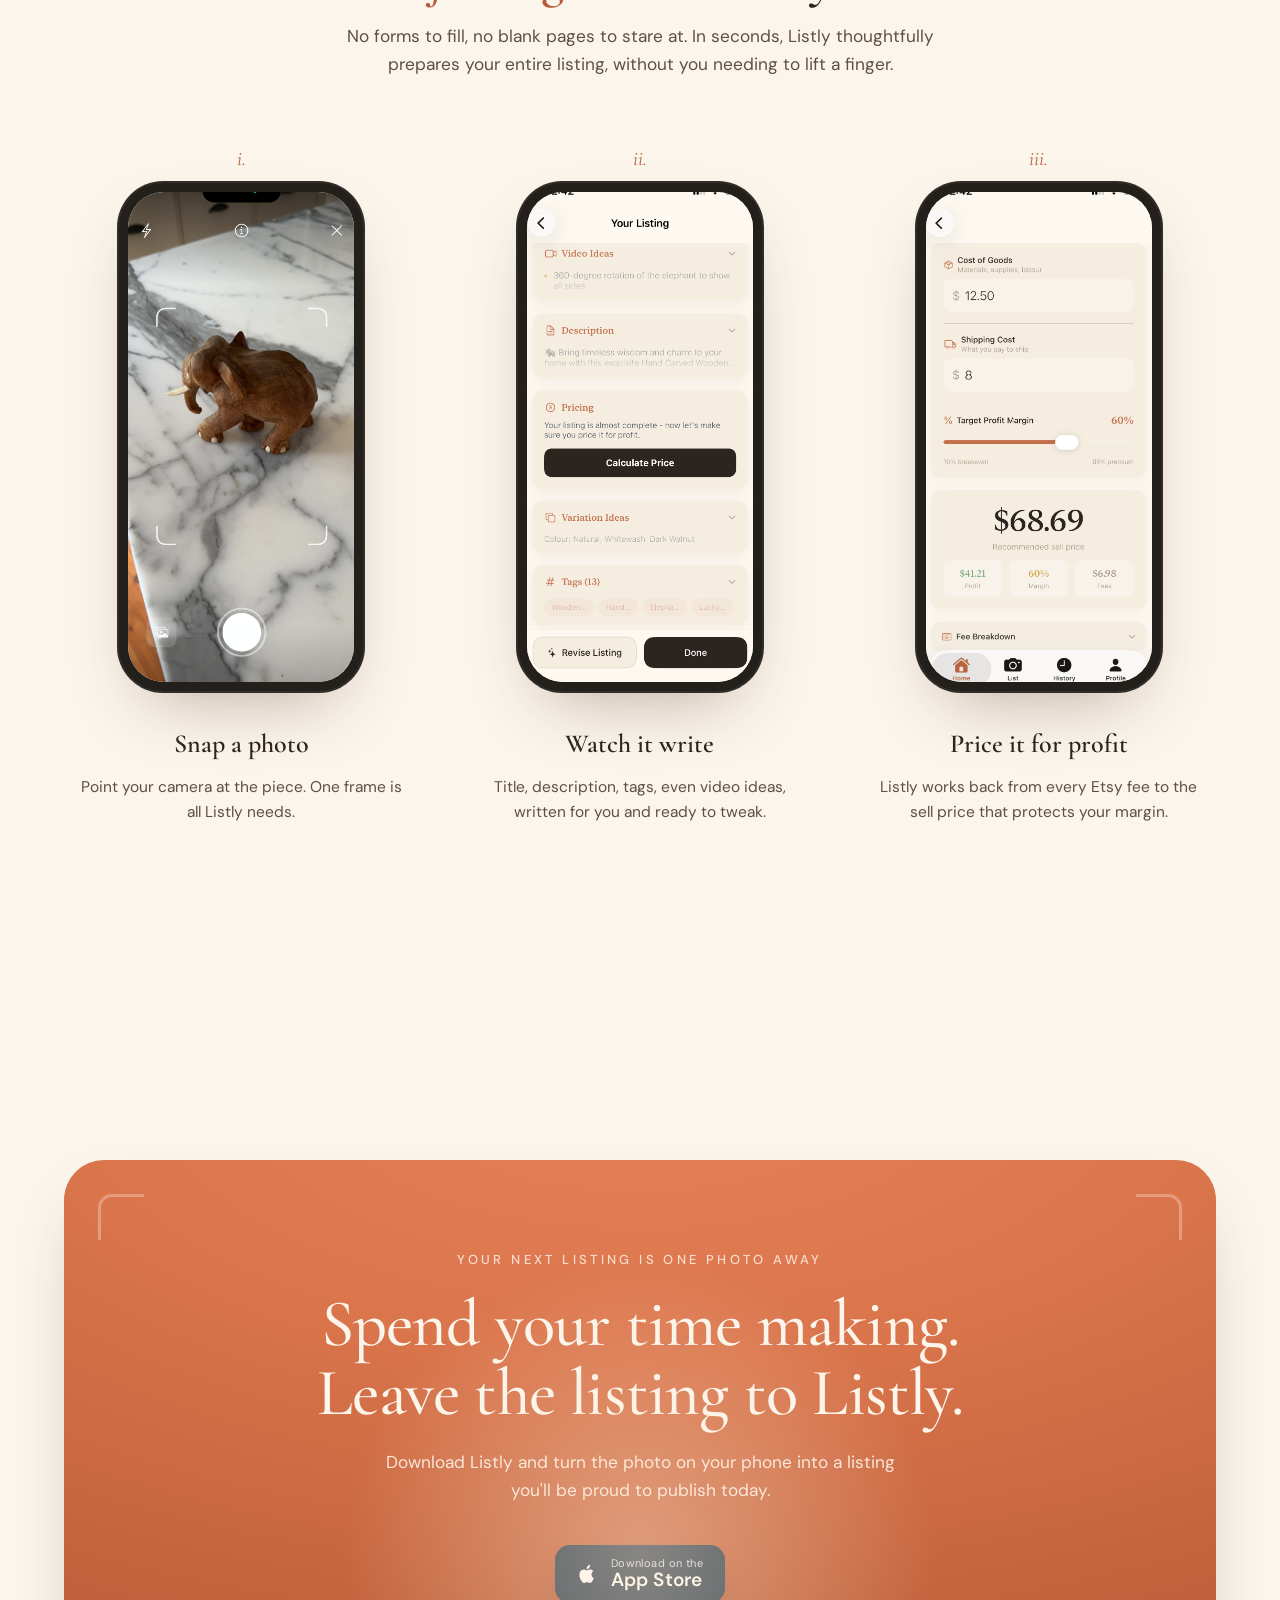
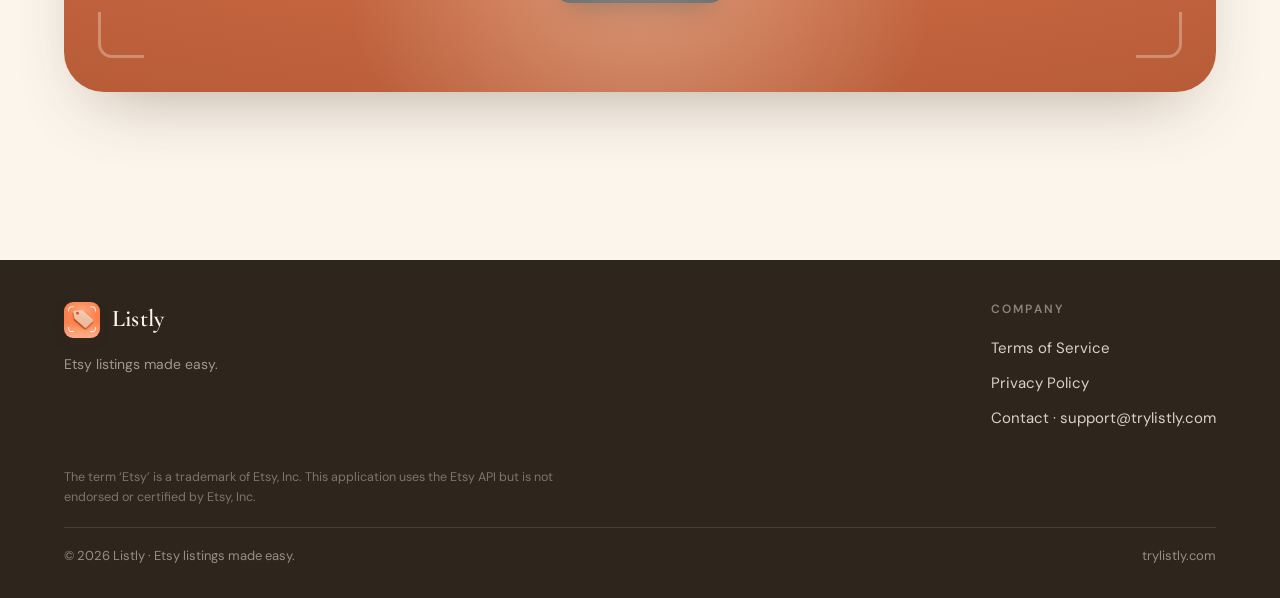
==== commit 4dcf055b: "Replace placeholder with Listly landing page - New landing page (Hero 1 immersive) at root - Terms +" ====
--- a/index.html
+++ b/index.html
@@ -1,290 +1,160 @@
 <!DOCTYPE html>
 <html lang="en">
 <head>
-  <meta charset="UTF-8" />
-  <meta name="viewport" content="width=device-width, initial-scale=1.0" />
-  <title>Privacy Policy — Listly</title>
-  <style>
-    @import url('https://fonts.googleapis.com/css2?family=Lora:wght@400;600&family=Inter:wght@300;400;500&display=swap');
+<meta charset="UTF-8">
+<meta name="viewport" content="width=device-width, initial-scale=1.0">
+<title>Listly · Turn one photo into a complete Etsy listing</title>
+<meta name="description" content="Snap your handmade piece. Listly writes the title, description, tags and price beautifully, the way a careful artisan would. You just press publish.">
+<link rel="preconnect" href="https://fonts.googleapis.com">
+<link rel="preconnect" href="https://fonts.gstatic.com" crossorigin>
+<link href="https://fonts.googleapis.com/css2?family=Cormorant+Garamond:ital,wght@0,400;0,500;0,600;1,400;1,500;1,600&family=DM+Sans:opsz,wght@9..40,400;9..40,500;9..40,600&display=swap" rel="stylesheet">
+<link rel="stylesheet" href="styles.css?v=8">
+<link rel="icon" href="assets/icon.png">
+</head>
+<body data-active-hero="1" data-tone="parchment" data-density="regular">
 
-    *, *::before, *::after { box-sizing: border-box; margin: 0; padding: 0; }
+<!-- ============================ NAV ============================ -->
+<header class="nav" id="nav">
+  <a class="brand" href="#top">
+    <img src="assets/icon.png" alt="Listly">
+    <span class="name">Listly</span>
+  </a>
+  <a class="appstore mini" href="#" aria-label="Download on the App Store">
+    <svg viewBox="0 0 24 24" fill="currentColor"><path d="M17.05 12.54c-.02-2.07 1.69-3.06 1.77-3.11-.96-1.41-2.46-1.6-2.99-1.62-1.27-.13-2.49.75-3.13.75-.65 0-1.64-.73-2.7-.71-1.39.02-2.67.81-3.38 2.05-1.44 2.5-.37 6.2 1.04 8.23.69.99 1.51 2.11 2.58 2.07 1.04-.04 1.43-.67 2.69-.67 1.25 0 1.6.67 2.69.65 1.11-.02 1.81-1.01 2.49-2.01.78-1.15 1.11-2.27 1.13-2.33-.02-.01-2.17-.83-2.19-3.3zM15.01 6.18c.57-.69.96-1.65.85-2.61-.82.03-1.82.55-2.41 1.24-.53.61-.99 1.59-.87 2.52.92.07 1.86-.47 2.43-1.15z"/></svg>
+    <span class="as-txt"><small>Download on the</small><strong>App Store</strong></span>
+  </a>
+</header>
 
-    body {
-      background-color: #FDF8F0;
-      color: #2C2420;
-      font-family: 'Inter', sans-serif;
-      font-weight: 300;
-      line-height: 1.8;
-      padding: 0 24px;
-    }
+<main id="top">
 
-    header {
-      max-width: 720px;
-      margin: 0 auto;
-      padding: 64px 0 40px;
-      border-bottom: 1px solid #E8DDD0;
-    }
+  <!-- ====================== HERO — terracotta immersive ====================== -->
+  <section class="hero hero1" data-hero="1">
+    <div class="glow"></div>
+    <div class="wrap" style="display:flex;flex-direction:column;align-items:center;">
+      <h1 class="h1 reveal d1">Turn one photo into a <em>complete listing</em> in seconds.</h1>
+      <p class="lead reveal d2">Snap your handmade piece. Listly writes the title, description, tags and price beautifully, the way a careful artisan would. You just press publish.</p>
+      <div class="cta-row reveal d2">
+        <a class="appstore" href="#"><svg viewBox="0 0 24 24" fill="currentColor"><path d="M17.05 12.54c-.02-2.07 1.69-3.06 1.77-3.11-.96-1.41-2.46-1.6-2.99-1.62-1.27-.13-2.49.75-3.13.75-.65 0-1.64-.73-2.7-.71-1.39.02-2.67.81-3.38 2.05-1.44 2.5-.37 6.2 1.04 8.23.69.99 1.51 2.11 2.58 2.07 1.04-.04 1.43-.67 2.69-.67 1.25 0 1.6.67 2.69.65 1.11-.02 1.81-1.01 2.49-2.01.78-1.15 1.11-2.27 1.13-2.33-.02-.01-2.17-.83-2.19-3.3zM15.01 6.18c.57-.69.96-1.65.85-2.61-.82.03-1.82.55-2.41 1.24-.53.61-.99 1.59-.87 2.52.92.07 1.86-.47 2.43-1.15z"/></svg><span class="as-txt"><small>Download on the</small><strong>App Store</strong></span></a>
+      </div>
+      <div class="stage reveal d3">
+        <span class="scan" style="inset:-34px;color:rgba(255,247,238,.45);"><span class="tl"></span><span class="tr"></span><span class="bl"></span><span class="br"></span></span>
+        <div class="phone" data-screen="listing"></div>
+      </div>
+    </div>
+  </section>
 
-    .logo {
-      font-family: 'Lora', serif;
-      font-size: 28px;
-      font-weight: 600;
-      color: #2C2420;
-      letter-spacing: -0.3px;
-      margin-bottom: 24px;
-    }
+  <!-- ====================== HOW IT WORKS ====================== -->
+  <section class="section" id="how">
+    <div class="wrap">
+      <div class="section-head reveal">
+        <p class="eyebrow">One photo. One tap. Done.</p>
+        <h2 style="margin-top:16px;">A complete listing, <em>unfolding</em> in front of you.</h2>
+        <p class="lead">No forms to fill, no blank pages to stare at. In seconds, Listly thoughtfully prepares your entire listing, without you needing to lift a finger.</p>
+      </div>
+      <div class="steps">
+        <div class="step reveal">
+          <span class="num">i.</span>
+          <div class="phone" data-screen="camera"></div>
+          <h3>Snap a photo</h3>
+          <p>Point your camera at the piece. One frame is all Listly needs.</p>
+        </div>
+        <div class="step reveal d1">
+          <span class="num">ii.</span>
+          <div class="phone" data-screen="detail"></div>
+          <h3>Watch it write</h3>
+          <p>Title, description, tags, even video ideas, written for you and ready to tweak.</p>
+        </div>
+        <div class="step reveal d2">
+          <span class="num">iii.</span>
+          <div class="phone" data-screen="pricing"></div>
+          <h3>Price it for profit</h3>
+          <p>Listly works back from every Etsy fee to the sell price that protects your margin.</p>
+        </div>
+      </div>
+    </div>
+  </section>
 
-    .logo span {
-      color: #C4704A;
-    }
+  <!-- ====================== FINAL CTA ====================== -->
+  <section class="section final">
+    <div class="wrap">
+      <div class="final-card reveal">
+        <div class="glow"></div>
+        <span class="scan"><span class="tl"></span><span class="tr"></span><span class="bl"></span><span class="br"></span></span>
+        <p class="eyebrow" style="color:rgba(255,247,238,.8);">Your next listing is one photo away</p>
+        <h2 style="margin-top:18px;">Spend your time making. Leave the listing to Listly.</h2>
+        <p class="lead">Download Listly and turn the photo on your phone into a listing you'll be proud to publish today.</p>
+        <div class="cta-row">
+          <a class="appstore" href="#"><svg viewBox="0 0 24 24" fill="currentColor"><path d="M17.05 12.54c-.02-2.07 1.69-3.06 1.77-3.11-.96-1.41-2.46-1.6-2.99-1.62-1.27-.13-2.49.75-3.13.75-.65 0-1.64-.73-2.7-.71-1.39.02-2.67.81-3.38 2.05-1.44 2.5-.37 6.2 1.04 8.23.69.99 1.51 2.11 2.58 2.07 1.04-.04 1.43-.67 2.69-.67 1.25 0 1.6.67 2.69.65 1.11-.02 1.81-1.01 2.49-2.01.78-1.15 1.11-2.27 1.13-2.33-.02-.01-2.17-.83-2.19-3.3zM15.01 6.18c.57-.69.96-1.65.85-2.61-.82.03-1.82.55-2.41 1.24-.53.61-.99 1.59-.87 2.52.92.07 1.86-.47 2.43-1.15z"/></svg><span class="as-txt"><small>Download on the</small><strong>App Store</strong></span></a>
+        </div>
+      </div>
+    </div>
+  </section>
 
-    header h1 {
-      font-family: 'Lora', serif;
-      font-size: 36px;
-      font-weight: 600;
-      color: #2C2420;
-      margin-bottom: 8px;
-    }
+  <!-- ====================== FOOTER ====================== -->
+  <footer class="footer">
+    <div class="wrap">
+      <div class="row">
+        <div>
+          <a class="brand" href="#top"><img src="assets/icon.png" alt="Listly" style="border-radius:9px;width:36px;height:36px;"><span class="name">Listly</span></a>
+          <p class="tag">Etsy listings made easy.</p>
+        </div>
+        <nav>
+          <div class="col">
+            <h4>Company</h4>
+            <a href="terms.html">Terms of Service</a>
+            <a href="privacy.html">Privacy Policy</a>
+            <a href="mailto:support@trylistly.com">Contact &middot; support@trylistly.com</a>
+          </div>
+        </nav>
+      </div>
+      <p class="disclaimer">The term &lsquo;Etsy&rsquo; is a trademark of Etsy, Inc. This application uses the Etsy API but is not endorsed or certified by Etsy, Inc.</p>
+      <div class="base">
+        <span>© 2026 Listly · Etsy listings made easy.</span>
+        <a href="https://trylistly.com/" target="_blank" rel="noopener">trylistly.com</a>
+      </div>
+    </div>
+  </footer>
 
-    header p {
-      font-size: 14px;
-      color: #A89888;
-    }
+</main>
 
-    main {
-      max-width: 720px;
-      margin: 0 auto;
-      padding: 48px 0 80px;
-    }
+<script>
+/* ---------- phone mock: real app screenshots inside the device frame ---------- */
+const SCREENS = {
+  listing: 'assets/screen-listing.png',
+  camera:  'assets/screen-camera.png',
+  detail:  'assets/screen-detail.png',
+  pricing: 'assets/screen-pricing.png',
+  home:    'assets/screen-home.png',
+};
+const SCREEN_ALT = {
+  listing: 'Listly listing screen showing product photo, demand score and AI-written title',
+  camera:  'Listly camera screen, snapping a product photo',
+  detail:  'Listly listing detail with AI-written description, tags and video ideas',
+  pricing: 'Listly pricing screen, a profit calculator with Etsy fees included',
+  home:    'Listly home screen with tools, streak and recent listings',
+};
+document.querySelectorAll('.phone[data-screen]').forEach(p=>{
+  const key = p.dataset.screen;
+  p.innerHTML = `<div class="screen"><img class="shot" src="${SCREENS[key]}" alt="${SCREEN_ALT[key]||''}" loading="lazy"></div>`;
+});
 
-    .disclaimer {
-      background: #FDF0E8;
-      border-left: 3px solid #C4704A;
-      border-radius: 8px;
-      padding: 20px 24px;
-      margin-bottom: 48px;
-      font-size: 14px;
-      line-height: 1.7;
-      color: #2C2420;
-    }
+/* ---------- nav scroll state ---------- */
+const nav = document.getElementById('nav');
+const onScroll = ()=>{ nav.dataset.scrolled = (window.scrollY > 40) ? 'true':'false'; };
+onScroll(); window.addEventListener('scroll', onScroll, {passive:true});
 
-    .disclaimer strong {
-      display: block;
-      font-weight: 500;
-      margin-bottom: 6px;
-      color: #C4704A;
-    }
-
-    section {
-      margin-bottom: 40px;
-    }
-
-    section h2 {
-      font-family: 'Lora', serif;
-      font-size: 20px;
-      font-weight: 600;
-      color: #2C2420;
-      margin-bottom: 14px;
-    }
-
-    section h3 {
-      font-family: 'Inter', sans-serif;
-      font-size: 16px;
-      font-weight: 500;
-      color: #2C2420;
-      margin-bottom: 10px;
-      margin-top: 20px;
-    }
-
-    section p {
-      font-size: 15px;
-      color: #4A3C34;
-      margin-bottom: 12px;
-    }
-
-    section ul {
-      list-style: none;
-      padding: 0;
-      margin: 12px 0;
-    }
-
-    section ul li {
-      font-size: 15px;
-      color: #4A3C34;
-      padding: 6px 0 6px 20px;
-      position: relative;
-    }
-
-    section ul li::before {
-      content: '';
-      position: absolute;
-      left: 0;
-      top: 15px;
-      width: 6px;
-      height: 6px;
-      border-radius: 50%;
-      background: #C4704A;
-    }
-
-    a {
-      color: #C4704A;
-      text-decoration: none;
-    }
-
-    a:hover {
-      text-decoration: underline;
-    }
-
-    footer {
-      max-width: 720px;
-      margin: 0 auto;
-      padding: 32px 0 48px;
-      border-top: 1px solid #E8DDD0;
-      font-size: 13px;
-      color: #A89888;
-    }
-  </style>
-</head>
-<body>
-
-  <header>
-    <div class="logo">Listly<span>.</span></div>
-    <h1>Privacy Policy</h1>
-    <p>Last updated: March 17, 2026</p>
-  </header>
-
-  <main>
-
-    <section>
-      <p>This Privacy Policy describes Our policies and procedures on the collection, use and disclosure of Your information when You use the Service and tells You about Your privacy rights and how the law protects You.</p>
-      <p>We use Your Personal data to provide and improve the Service. By using the Service, You agree to the collection and use of information in accordance with this Privacy Policy.</p>
-    </section>
-
-    <section>
-      <h2>Interpretation and Definitions</h2>
-      <h3>Interpretation</h3>
-      <p>The words of which the initial letter is capitalized have meanings defined under the following conditions. The following definitions shall have the same meaning regardless of whether they appear in singular or in plural.</p>
-
-      <h3>Definitions</h3>
-      <p>For the purposes of this Privacy Policy:</p>
-      <ul>
-        <li><strong>Account</strong> means a unique account created for You to access our Service or parts of our Service.</li>
-        <li><strong>Affiliate</strong> means an entity that controls, is controlled by or is under common control with a party, where "control" means ownership of 50% or more of the shares, equity interest or other securities entitled to vote for election of directors or other managing authority.</li>
-        <li><strong>Application</strong> refers to any application or software program provided by the Company, including but not limited to Listly, and any other applications or software programs provided by the Company.</li>
-        <li><strong>Company</strong> (referred to as either "the Company", "We", "Us" or "Our" in this Agreement) refers to Listly.</li>
-        <li><strong>Country</strong> refers to: Australia</li>
-        <li><strong>Device</strong> means any device that can access the Service such as a computer, a cellphone or a digital tablet.</li>
-        <li><strong>Personal Data</strong> is any information that relates to an identified or identifiable individual.</li>
-        <li><strong>Service</strong> refers to the Application.</li>
-        <li><strong>Service Provider</strong> means any natural or legal person who processes the data on behalf of the Company.</li>
-        <li><strong>Usage Data</strong> refers to data collected automatically, either generated by the use of the Service or from the Service infrastructure itself.</li>
-        <li><strong>You</strong> means the individual accessing or using the Service, or the company, or other legal entity on behalf of which such individual is accessing or using the Service, as applicable.</li>
-      </ul>
-    </section>
-
-    <section>
-      <h2>Collecting and Using Your Personal Data</h2>
-
-      <h3>Types of Data Collected</h3>
-      <p><strong>Personal Data</strong></p>
-      <p>While using Our Service, We may ask You to provide Us with certain personally identifiable information that can be used to contact or identify You. Personally identifiable information may include, but is not limited to, Usage Data.</p>
-
-      <p><strong>Usage Data</strong></p>
-      <p>Usage Data is collected automatically when using the Service.</p>
-      <p>Usage Data may include information such as Your Device's Internet Protocol address (e.g. IP address), browser type, browser version, the pages of our Service that You visit, the time and date of Your visit, the time spent on those pages, unique device identifiers and other diagnostic data.</p>
-      <p>When You access the Service by or through a mobile device, We may collect certain information automatically, including, but not limited to, the type of mobile device You use, Your mobile device unique ID, the IP address of Your mobile device, Your mobile operating system, the type of mobile Internet browser You use, unique device identifiers and other diagnostic data.</p>
-      <p>We may also collect information that Your browser sends whenever You visit our Service or when You access the Service by or through a mobile device.</p>
-
-      <h3>Use of Your Personal Data</h3>
-      <p>The Company may use Personal Data for the following purposes:</p>
-      <ul>
-        <li><strong>To provide and maintain our Service</strong>, including to monitor the usage of our Service.</li>
-        <li><strong>To manage Your Account</strong>: to manage Your registration as a user of the Service. The Personal Data You provide can give You access to different functionalities of the Service that are available to You as a registered user.</li>
-        <li><strong>For the performance of a contract</strong>: the development, compliance and undertaking of the purchase contract for the products, items or services You have purchased or of any other contract with Us through the Service.</li>
-        <li><strong>To contact You</strong>: To contact You by email, telephone calls, SMS, or other equivalent forms of electronic communication, such as a mobile application's push notifications regarding updates or informative communications related to the functionalities, products or contracted services, including the security updates, when necessary or reasonable for their implementation.</li>
-        <li><strong>To provide You with news, special offers and general information</strong> about other goods, services and events which we offer that are similar to those that you have already purchased or enquired about unless You have opted not to receive such information.</li>
-        <li><strong>To manage Your requests</strong>: To attend and manage Your requests to Us.</li>
-        <li><strong>For business transfers</strong>: We may use Your information to evaluate or conduct a merger, divestiture, restructuring, reorganization, dissolution, or other sale or transfer of some or all of Our assets.</li>
-        <li><strong>For other purposes</strong>: We may use Your information for other purposes, such as data analysis, identifying usage trends, determining the effectiveness of our promotional campaigns and to evaluate and improve our Service, products, services, marketing and your experience.</li>
-      </ul>
-
-      <h3>Retention of Your Personal Data</h3>
-      <p>The Company will retain Your Personal Data only for as long as is necessary for the purposes set out in this Privacy Policy. We will retain and use Your Personal Data to the extent necessary to comply with our legal obligations, resolve disputes, and enforce our legal agreements and policies.</p>
-      <p>The Company will also retain Usage Data for internal analysis purposes. Usage Data is generally retained for a shorter period of time, except when this data is used to strengthen the security or to improve the functionality of Our Service, or We are legally obligated to retain this data for longer time periods.</p>
-
-      <h3>Transfer of Your Personal Data</h3>
-      <p>Your information, including Personal Data, is processed at the Company's operating offices and in any other places where the parties involved in the processing are located. It means that this information may be transferred to — and maintained on — computers located outside of Your state, province, country or other governmental jurisdiction where the data protection laws may differ than those from Your jurisdiction.</p>
-      <p>Your consent to this Privacy Policy followed by Your submission of such information represents Your agreement to that transfer.</p>
-      <p>The Company will take all steps reasonably necessary to ensure that Your data is treated securely and in accordance with this Privacy Policy and no transfer of Your Personal Data will take place to an organization or a country unless there are adequate controls in place including the security of Your data and other personal information.</p>
-
-      <h3>Delete Your Personal Data</h3>
-      <p>You have the right to delete or request that We assist in deleting the Personal Data that We have collected about You.</p>
-      <p>Our Service may give You the ability to delete certain information about You from within the Service.</p>
-      <p>You may update, amend, or delete Your information at any time by signing in to Your Account, if you have one, and visiting the account settings section that allows you to manage Your personal information. You may also contact Us to request access to, correct, or delete any personal information that You have provided to Us.</p>
-      <p>Please note, however, that We may need to retain certain information when we have a legal obligation or lawful basis to do so.</p>
-    </section>
-
-    <section>
-      <h2>Disclosure of Your Personal Data</h2>
-
-      <h3>Business Transactions</h3>
-      <p>If the Company is involved in a merger, acquisition or asset sale, Your Personal Data may be transferred. We will provide notice before Your Personal Data is transferred and becomes subject to a different Privacy Policy.</p>
-
-      <h3>Law Enforcement</h3>
-      <p>Under certain circumstances, the Company may be required to disclose Your Personal Data if required to do so by law or in response to valid requests by public authorities (e.g. a court or a government agency).</p>
-
-      <h3>Other Legal Requirements</h3>
-      <p>The Company may disclose Your Personal Data in the good faith belief that such action is necessary to:</p>
-      <ul>
-        <li>Comply with a legal obligation</li>
-        <li>Protect and defend the rights or property of the Company</li>
-        <li>Prevent or investigate possible wrongdoing in connection with the Service</li>
-        <li>Protect the personal safety of Users of the Service or the public</li>
-        <li>Protect against legal liability</li>
-      </ul>
-    </section>
-
-    <section>
-      <h2>Security of Your Personal Data</h2>
-      <p>The security of Your Personal Data is important to Us, but remember that no method of transmission over the Internet, or method of electronic storage is 100% secure. While We strive to use commercially acceptable means to protect Your Personal Data, We cannot guarantee its absolute security.</p>
-    </section>
-
-    <section>
-      <h2>Children's Privacy</h2>
-      <p>Our Service does not address anyone under the age of 13. We do not knowingly collect personally identifiable information from anyone under the age of 13. If You are a parent or guardian and You are aware that Your child has provided Us with Personal Data, please contact Us. If We become aware that We have collected Personal Data from anyone under the age of 13 without verification of parental consent, We take steps to remove that information from Our servers.</p>
-      <p>If We need to rely on consent as a legal basis for processing Your information and Your country requires consent from a parent, We may require Your parent's consent before We collect and use that information.</p>
-    </section>
-
-    <!-- Etsy Disclaimer -->
-    <div class="disclaimer">
-      <strong>Independent App — Not Affiliated with Etsy</strong>
-      Listly is an independent app and is not endorsed by, partnered with, or affiliated with Etsy, Inc. in any way. Etsy is a registered trademark of Etsy, Inc. All references to Etsy within this app are for descriptive purposes only.
-    </div>
-
-    <section>
-      <h2>Links to Other Websites</h2>
-      <p>Our Service may contain links to other websites that are not operated by Us. If You click on a third party link, You will be directed to that third party's site. We strongly advise You to review the Privacy Policy of every site You visit.</p>
-      <p>We have no control over and assume no responsibility for the content, privacy policies or practices of any third party sites or services.</p>
-    </section>
-
-    <section>
-      <h2>Changes to this Privacy Policy</h2>
-      <p>We may update Our Privacy Policy from time to time. We will notify You of any changes by posting the new Privacy Policy on this page.</p>
-      <p>We will let You know via email and/or a prominent notice on Our Service, prior to the change becoming effective and update the "Last updated" date at the top of this Privacy Policy.</p>
-      <p>You are advised to review this Privacy Policy periodically for any changes. Changes to this Privacy Policy are effective when they are posted on this page.</p>
-    </section>
-
-    <section>
-      <h2>Contact Us</h2>
-      <p>If you have any questions about this Privacy Policy, You can contact us:</p>
-      <p><a href="mailto:support@trylistly.com">support@trylistly.com</a></p>
-    </section>
-
-  </main>
-
-  <footer>
-    <p>© 2026 Listly. All rights reserved. &nbsp;·&nbsp; <a href="mailto:support@trylistly.com">support@trylistly.com</a></p>
-  </footer>
+/* ---------- reveal on scroll (only when page is actually visible, so a
+   throttled background tab/capture shows content instead of freezing at 0) ---------- */
+if (document.visibilityState === 'visible' && !matchMedia('(prefers-reduced-motion: reduce)').matches) {
+  document.body.classList.add('anim');
+  const io = new IntersectionObserver((entries)=>{
+    entries.forEach(e=>{ if(e.isIntersecting){ e.target.classList.add('in'); io.unobserve(e.target); } });
+  }, {threshold:.12, rootMargin:'0px 0px -8% 0px'});
+  document.querySelectorAll('.reveal').forEach(el=>io.observe(el));
+  // safety net: reveal everything shortly after load even if IO misfires
+  setTimeout(()=>document.querySelectorAll('.reveal').forEach(el=>el.classList.add('in')), 2200);
+}
+</script>
 
 </body>
 </html>
--- a/styles.css
+++ b/styles.css
@@ -0,0 +1,361 @@
+/* ===================================================================
+   LISTLY — calm, serif-led, terracotta/parchment landing page
+   Driven by CSS variables so Tweaks (bg tone, density, accent) flow
+   through the whole page.
+=================================================================== */
+
+:root{
+  /* --- brand palette (grounded in the app icon) --- */
+  --clay:        #D9744B;   /* calmed terracotta for large areas */
+  --clay-deep:   #B85C38;
+  --clay-vivid:  #E8825A;   /* closer to the icon */
+  --parchment:   #EFE2D0;
+  --parchment-2: #E7D6BF;
+  --ivory:       #FBF5EC;
+  --ivory-2:     #FDF9F2;
+  --amber:       #C9923F;
+  --navy:        #38434F;   /* dusty navy accent */
+  --taupe:       #94816C;   /* warm taupe */
+  --ink:         #2E251D;   /* warm near-black text */
+  --ink-soft:    #5E5043;
+
+  /* --- tweakable tokens (overwritten by the panel) --- */
+  --accent:        var(--clay);
+  --accent-deep:   var(--clay-deep);
+  --section-pad:   168px;   /* density */
+  --block-gap:     28px;
+
+  /* page surfaces — flipped by [data-tone] */
+  --page-bg:       var(--ivory);
+  --hero-ink:      var(--ink);
+
+  /* type */
+  --serif: "Cormorant Garamond", Georgia, serif;
+  --sans:  "DM Sans", system-ui, sans-serif;
+
+  --shadow-soft: 0 30px 70px -32px rgba(76,46,28,.42);
+  --shadow-card: 0 22px 50px -28px rgba(76,46,28,.40);
+  --radius: 26px;
+}
+
+/* ---- density tweak ---- */
+[data-density="airy"]    { --section-pad: 210px; --block-gap: 34px; }
+[data-density="regular"] { --section-pad: 168px; --block-gap: 28px; }
+[data-density="compact"] { --section-pad: 116px; --block-gap: 22px; }
+
+*{ box-sizing:border-box; margin:0; padding:0; }
+html{ scroll-behavior:smooth; }
+body{
+  font-family:var(--sans);
+  color:var(--ink);
+  background:var(--page-bg);
+  -webkit-font-smoothing:antialiased;
+  line-height:1.6;
+  overflow-x:hidden;
+}
+img{ display:block; max-width:100%; }
+a{ color:inherit; text-decoration:none; }
+
+/* type primitives */
+.serif{ font-family:var(--serif); font-weight:500; letter-spacing:.004em; }
+.eyebrow{
+  font-family:var(--sans); font-size:13px; font-weight:500;
+  letter-spacing:.26em; text-transform:uppercase; color:var(--accent-deep);
+}
+[data-tone="clay"] .hero .eyebrow{ color:rgba(255,247,238,.82); }
+.lead{ font-size:clamp(17px,1.35vw,20px); color:var(--ink-soft); line-height:1.62; }
+
+.wrap{ width:min(1180px,90vw); margin-inline:auto; }
+
+/* =========================== NAV =========================== */
+.nav{
+  position:fixed; inset:0 0 auto 0; z-index:50;
+  display:flex; align-items:center; justify-content:space-between;
+  padding:22px clamp(20px,5vw,56px);
+  transition:background .4s ease, box-shadow .4s ease, padding .4s ease;
+}
+.nav[data-scrolled="true"]{
+  background:color-mix(in srgb, var(--page-bg) 86%, transparent);
+  backdrop-filter:blur(14px) saturate(1.05);
+  box-shadow:0 1px 0 rgba(76,46,28,.07);
+  padding-block:14px;
+}
+.brand{ display:flex; align-items:center; gap:12px; }
+.brand img{ width:36px; height:36px; border-radius:9px; box-shadow:0 4px 12px -4px rgba(76,46,28,.5); }
+.brand .name{ font-family:var(--serif); font-weight:600; font-size:24px; color:var(--ink); letter-spacing:.01em; }
+[data-tone="clay"] .nav:not([data-scrolled="true"]) .brand .name{ color:var(--ivory); }
+
+/* =========================== APP STORE BADGE =========================== */
+.appstore{
+  display:inline-flex; align-items:center; gap:12px;
+  background:var(--navy); color:var(--ivory-2);
+  padding:13px 22px 13px 18px; border-radius:15px;
+  box-shadow:0 14px 30px -14px rgba(56,46,40,.7);
+  transition:transform .35s cubic-bezier(.2,.7,.3,1), box-shadow .35s ease;
+}
+.appstore:hover{ transform:translateY(-2px); box-shadow:0 20px 38px -16px rgba(56,46,40,.75); }
+.appstore svg{ width:26px; height:26px; flex:none; }
+.appstore .as-txt{ display:flex; flex-direction:column; line-height:1.05; text-align:left; }
+.appstore .as-txt small{ font-size:11px; letter-spacing:.04em; opacity:.82; }
+.appstore .as-txt strong{ font-size:19px; font-weight:600; letter-spacing:.01em; }
+.appstore.mini{ padding:9px 16px 9px 13px; border-radius:12px; }
+.appstore.mini svg{ width:20px; height:20px; }
+.appstore.mini .as-txt small{ font-size:9px; }
+.appstore.mini .as-txt strong{ font-size:15px; }
+
+/* rating microproof */
+.rating{ display:inline-flex; align-items:center; gap:11px; }
+.stars{ display:inline-flex; gap:3px; color:var(--amber); }
+.stars svg{ width:17px; height:17px; }
+.rating .rtxt{ font-size:14px; color:var(--ink-soft); }
+[data-tone="clay"] .hero .rating .rtxt{ color:rgba(255,247,238,.85); }
+[data-tone="clay"] .hero .stars{ color:#F2C879; }
+
+.cta-row{ display:flex; align-items:center; gap:26px; flex-wrap:wrap; }
+
+/* =========================== HERO (shared) =========================== */
+.hero{ position:relative; isolation:isolate; }
+.hero[data-hero]{ display:none; }   /* hidden by default, beats .hero1/.hero2/.hero3 */
+[data-active-hero="1"] .hero[data-hero="1"],
+[data-active-hero="2"] .hero[data-hero="2"],
+[data-active-hero="3"] .hero[data-hero="3"]{ display:flex; }
+
+.hero .h1{
+  font-family:var(--serif); font-weight:500;
+  font-size:clamp(40px,5vw,70px); line-height:1.1;
+  letter-spacing:-.012em; color:var(--hero-ink);
+}
+.hero .h1 em{ font-style:italic; color:var(--accent-deep); }
+[data-tone="clay"] .hero[data-hero="1"] .h1 em{ color:#FBE6CF; }
+
+/* ---------- HERO 1 — terracotta immersive, centered ---------- */
+.hero1{
+  min-height:100vh; padding:150px 0 70px;
+  flex-direction:column; align-items:center; text-align:center;
+  background:
+    radial-gradient(120% 90% at 50% -10%, var(--clay-vivid) 0%, var(--clay) 42%, var(--clay-deep) 100%);
+  color:var(--ivory);
+  overflow:hidden;
+}
+.hero1 .h1{ color:var(--ivory); max-width:17ch; margin-inline:auto; }
+.hero1 .lead{ color:rgba(255,247,238,.86); max-width:52ch; margin:24px auto 0; }
+.hero1 .cta-row{ justify-content:center; margin-top:38px; }
+.hero1 .stage{ margin-top:54px; }
+.hero1 .glow{
+  position:absolute; left:50%; top:58%; translate:-50% -50%;
+  width:760px; height:760px; border-radius:50%;
+  background:radial-gradient(circle, rgba(255,235,210,.55), rgba(255,235,210,0) 62%);
+  filter:blur(8px); z-index:-1;
+}
+
+/* ---------- HERO 2 — parchment editorial split ---------- */
+.hero2{
+  min-height:100vh; padding:150px 0 80px;
+  align-items:center;
+  background:
+    radial-gradient(90% 120% at 110% 30%, var(--parchment) 0%, var(--ivory) 60%);
+}
+.hero2 .grid{ display:grid; grid-template-columns:1.05fr .95fr; gap:60px; align-items:center; }
+.hero2 .copy{ max-width:34ch; display:flex; flex-direction:column; align-items:flex-start; }
+.hero2 .lead{ margin-top:24px; }
+.hero2 .cta-row{ margin-top:38px; }
+.hero2 .stage{ display:flex; justify-content:center; }
+
+/* ---------- HERO 3 — asymmetric overlap with terracotta arch ---------- */
+.hero3{
+  min-height:100vh; padding:150px 0 80px; position:relative;
+  background:var(--ivory);
+  align-items:center;
+}
+.hero3 .arch{
+  position:absolute; right:0; top:0; bottom:0; width:48%;
+  background:linear-gradient(180deg, var(--clay-vivid), var(--clay-deep));
+  border-radius:340px 0 0 340px;
+  box-shadow:var(--shadow-soft);
+}
+.hero3 .grid{ position:relative; display:grid; grid-template-columns:1.1fr .9fr; gap:30px; align-items:center; }
+.hero3 .copy{ max-width:32ch; display:flex; flex-direction:column; align-items:flex-start; }
+.hero3 .lead{ margin-top:24px; max-width:40ch; }
+.hero3 .cta-row{ margin-top:38px; }
+.hero3 .stage{ display:flex; justify-content:center; }
+
+/* scan-frame brackets — the icon motif, reused as decoration */
+.scan{ position:absolute; inset:0; pointer-events:none; }
+.scan span{ position:absolute; width:54px; height:54px; border:3px solid currentColor; opacity:.9; }
+.scan .tl{ top:0; left:0; border-right:0; border-bottom:0; border-radius:14px 0 0 0; }
+.scan .tr{ top:0; right:0; border-left:0; border-bottom:0; border-radius:0 14px 0 0; }
+.scan .bl{ bottom:0; left:0; border-right:0; border-top:0; border-radius:0 0 0 14px; }
+.scan .br{ bottom:0; right:0; border-left:0; border-top:0; border-radius:0 0 14px 0; }
+
+/* =========================== PHONE MOCK =========================== */
+.stage{ position:relative; }
+.phone{
+  position:relative; width:300px; aspect-ratio:300/620;
+  background:#23201C; border-radius:46px; padding:11px;
+  box-shadow:var(--shadow-soft), inset 0 0 0 2px rgba(255,255,255,.06);
+}
+.phone .screen{
+  position:relative; width:100%; height:100%;
+  background:var(--ivory-2); border-radius:36px; overflow:hidden;
+  display:flex; flex-direction:column;
+}
+.phone .shot{
+  width:100%; height:100%; object-fit:cover; object-position:top center; display:block;
+}
+.phone .island{
+  position:absolute; top:11px; left:50%; translate:-50%;
+  width:86px; height:23px; background:#1a1714; border-radius:13px; z-index:6;
+}
+.statusbar{
+  display:flex; justify-content:space-between; align-items:center;
+  padding:13px 22px 6px; font-size:12px; font-weight:600; color:var(--ink);
+}
+.statusbar .ic{ display:flex; gap:5px; align-items:center; }
+.statusbar .ic svg{ width:16px; height:11px; }
+
+/* finished-listing screen */
+.scr-listing{ flex:1; display:flex; flex-direction:column; padding:6px 16px 16px; overflow:hidden; }
+.scr-head{ display:flex; align-items:center; gap:8px; padding:4px 2px 12px; }
+.scr-head .dot{ width:9px; height:9px; border-radius:50%; background:#5fae7e; }
+.scr-head .lbl{ font-size:12px; font-weight:600; letter-spacing:.04em; color:var(--ink-soft); white-space:nowrap; }
+.scr-photo{ position:relative; width:100%; aspect-ratio:4/3; border-radius:18px; overflow:hidden; background:var(--parchment); }
+.scr-photo image-slot{ width:100%; height:100%; }
+.scr-photo .badge{
+  position:absolute; left:10px; top:10px; background:rgba(43,37,29,.62); color:#fff;
+  font-size:10px; font-weight:600; letter-spacing:.05em; padding:5px 9px; border-radius:20px;
+  backdrop-filter:blur(4px); display:flex; align-items:center; gap:5px; white-space:nowrap;
+}
+.scr-title{ font-family:var(--serif); font-weight:600; font-size:20px; line-height:1.16; color:var(--ink); margin-top:14px; }
+.scr-price{ font-family:var(--serif); font-size:22px; color:var(--accent-deep); margin-top:6px; }
+.scr-desc{ font-size:11.5px; color:var(--ink-soft); line-height:1.55; margin-top:10px; }
+.scr-tags{ display:flex; flex-wrap:wrap; gap:6px; margin-top:12px; }
+.scr-tags span{ font-size:10.5px; color:var(--ink-soft); background:var(--parchment); padding:5px 10px; border-radius:20px; white-space:nowrap; }
+.scr-publish{
+  margin-top:auto; display:flex; align-items:center; justify-content:center; gap:8px;
+  background:var(--accent); color:#fff; font-weight:600; font-size:14px;
+  padding:14px; border-radius:16px; box-shadow:0 10px 22px -10px var(--accent-deep);
+}
+.scr-publish svg{ width:16px; height:16px; }
+
+/* camera / scan screen */
+.scr-cam{ flex:1; position:relative; background:linear-gradient(160deg,#3a342c,#211d18); display:flex; flex-direction:column; align-items:center; justify-content:center; }
+.scr-cam .frame{ position:relative; width:78%; aspect-ratio:1; }
+.scr-cam .frame .obj{ position:absolute; inset:14%; border-radius:14px; overflow:hidden; box-shadow:0 20px 40px -18px rgba(0,0,0,.6); }
+.scr-cam .frame .obj img{ width:100%; height:100%; object-fit:cover; }
+.scr-cam .cb{ position:absolute; width:40px; height:40px; border:3px solid #fff; }
+.scr-cam .cb.tl{ top:0; left:0; border-right:0; border-bottom:0; border-radius:12px 0 0 0; }
+.scr-cam .cb.tr{ top:0; right:0; border-left:0; border-bottom:0; border-radius:0 12px 0 0; }
+.scr-cam .cb.bl{ bottom:0; left:0; border-right:0; border-top:0; border-radius:0 0 0 12px; }
+.scr-cam .cb.br{ bottom:0; right:0; border-left:0; border-top:0; border-radius:0 0 12px 0; }
+.scr-cam .hint{ position:absolute; bottom:78px; color:rgba(255,255,255,.9); font-size:12px; letter-spacing:.02em; }
+.scr-cam .shutter{ position:absolute; bottom:24px; width:58px; height:58px; border-radius:50%; background:#fff; box-shadow:0 0 0 4px rgba(255,255,255,.28); }
+
+/* generating screen */
+.scr-gen{ flex:1; display:flex; flex-direction:column; padding:20px 18px; background:var(--ivory-2); }
+.scr-gen .thumb{ width:100%; aspect-ratio:4/3; border-radius:16px; overflow:hidden; background:var(--parchment); position:relative; }
+.scr-gen .thumb img{ width:100%; height:100%; object-fit:cover; }
+.scr-gen .shimmer{ position:absolute; inset:0; background:linear-gradient(105deg, transparent 30%, rgba(255,255,255,.5) 50%, transparent 70%); background-size:220% 100%; animation:sweep 2.4s ease-in-out infinite; }
+@keyframes sweep{ 0%{background-position:140% 0} 100%{background-position:-40% 0} }
+.scr-gen .gline{ height:10px; border-radius:6px; background:var(--parchment); margin-top:14px; }
+.scr-gen .gline.a{ width:80%; } .scr-gen .gline.b{ width:96%; } .scr-gen .gline.c{ width:64%; }
+.scr-gen .gcap{ margin-top:auto; text-align:center; font-size:12px; color:var(--ink-soft); letter-spacing:.02em; }
+.scr-gen .gcap .pulse{ display:inline-block; width:7px; height:7px; border-radius:50%; background:var(--accent); margin-right:6px; animation:pulse 1.4s ease-in-out infinite; }
+@keyframes pulse{ 0%,100%{opacity:.3} 50%{opacity:1} }
+
+/* =========================== SECTIONS =========================== */
+.section{ padding:var(--section-pad) 0; }
+.section-head{ text-align:center; max-width:58ch; margin:0 auto var(--block-gap); }
+.section-head h2{ font-family:var(--serif); font-weight:500; font-size:clamp(34px,4.4vw,58px); line-height:1.06; letter-spacing:-.01em; color:var(--ink); text-wrap:balance; }
+.section-head h2 em{ font-style:italic; color:var(--accent-deep); }
+.section-head .lead{ margin-top:18px; }
+
+/* how it works */
+.steps{ display:grid; grid-template-columns:repeat(3,1fr); gap:clamp(24px,3.4vw,52px); margin-top:64px; align-items:start; }
+.step{ display:flex; flex-direction:column; align-items:center; text-align:center; }
+.step .num{ font-family:var(--serif); font-style:italic; font-size:20px; color:var(--accent-deep); margin-bottom:6px; }
+.step .phone{ width:248px; }
+.step h3{ font-family:var(--serif); font-weight:600; font-size:26px; color:var(--ink); margin-top:30px; }
+.step p{ font-size:15.5px; color:var(--ink-soft); margin-top:10px; max-width:30ch; }
+
+/* social proof */
+.proof{ background:linear-gradient(180deg, var(--parchment) 0%, var(--ivory) 100%); }
+.proof .bigstat{ text-align:center; margin-bottom:72px; }
+.proof .bigstat .n{ font-family:var(--serif); font-weight:600; font-size:clamp(64px,10vw,128px); line-height:1; color:var(--accent-deep); letter-spacing:-.02em; }
+.proof .bigstat .c{ font-size:16px; color:var(--ink-soft); letter-spacing:.04em; margin-top:8px; }
+.quotes{ display:grid; grid-template-columns:repeat(3,1fr); gap:28px; }
+.quote{ background:var(--ivory-2); border-radius:var(--radius); padding:38px 34px; box-shadow:var(--shadow-card); display:flex; flex-direction:column; }
+.quote .stars{ margin-bottom:18px; }
+.quote blockquote{ font-family:var(--serif); font-size:21px; line-height:1.34; color:var(--ink); font-weight:500; }
+.quote .who{ display:flex; align-items:center; gap:12px; margin-top:24px; }
+.quote .who .av{ width:42px; height:42px; border-radius:50%; background:linear-gradient(135deg,var(--clay-vivid),var(--amber)); display:flex; align-items:center; justify-content:center; color:#fff; font-family:var(--serif); font-weight:600; font-size:18px; }
+.quote .who .meta b{ display:block; font-family:var(--sans); font-size:14px; font-weight:600; color:var(--ink); }
+.quote .who .meta small{ font-size:12.5px; color:var(--taupe); }
+
+/* final CTA */
+.final{ text-align:center; }
+.final-card{
+  position:relative; overflow:hidden;
+  background:radial-gradient(120% 130% at 50% -20%, var(--clay-vivid), var(--clay) 45%, var(--clay-deep));
+  color:var(--ivory); border-radius:40px; padding:clamp(60px,7vw,104px) 8%;
+  box-shadow:var(--shadow-soft);
+}
+.final-card h2{ font-family:var(--serif); font-weight:500; font-size:clamp(36px,5.2vw,72px); line-height:1.04; letter-spacing:-.012em; color:var(--ivory); text-wrap:balance; }
+.final-card .lead{ color:rgba(255,247,238,.88); max-width:46ch; margin:22px auto 0; }
+.final-card .cta-row{ justify-content:center; margin-top:40px; }
+.final-card .glow{ position:absolute; left:50%; bottom:-40%; translate:-50%; width:700px; height:700px; border-radius:50%; background:radial-gradient(circle,rgba(255,235,210,.4),transparent 60%); }
+.final-card .scan{ color:rgba(255,247,238,.35); inset:34px; }
+.final-card .scan span{ width:46px; height:46px; }
+
+/* footer */
+.footer{ padding:40px 0 32px; background:var(--ink); color:rgba(255,247,238,.8); }
+.footer .row{ display:flex; justify-content:space-between; align-items:flex-start; gap:40px; flex-wrap:wrap; }
+.footer .brand .name{ color:var(--ivory); }
+.footer .tag{ font-size:14px; color:rgba(255,247,238,.55); margin-top:14px; max-width:30ch; }
+.footer nav{ display:flex; gap:48px; flex-wrap:wrap; }
+.footer .col h4{ font-family:var(--sans); font-size:12px; letter-spacing:.18em; text-transform:uppercase; color:rgba(255,247,238,.45); margin-bottom:16px; font-weight:600; }
+.footer .col a{ display:block; font-size:15px; color:rgba(255,247,238,.82); margin-bottom:11px; transition:color .25s; }
+.footer .col a:hover{ color:var(--clay-vivid); }
+.footer .base{ margin-top:20px; padding-top:18px; border-top:1px solid rgba(255,247,238,.12); display:flex; justify-content:space-between; gap:20px; flex-wrap:wrap; font-size:13px; color:rgba(255,247,238,.5); }
+.footer .base a{ color:rgba(255,247,238,.5); transition:color .25s; }
+.footer .base a:hover{ color:var(--clay-vivid); }
+.footer .disclaimer{ margin-top:26px; font-size:12.5px; line-height:1.6; color:rgba(255,247,238,.38); max-width:64ch; }
+
+/* =========================== TONE: PARCHMENT-LED =========================== */
+[data-tone="parchment"]{ --page-bg:var(--ivory); }
+/* hero 1 flips from immersive terracotta to a soft parchment wash */
+[data-tone="parchment"] .hero1{
+  background:radial-gradient(120% 95% at 50% -10%, var(--parchment) 0%, var(--ivory) 55%);
+  color:var(--ink);
+}
+[data-tone="parchment"] .hero1 .h1{ color:var(--ink); }
+[data-tone="parchment"] .hero1 .h1 em{ color:var(--accent-deep); }
+[data-tone="parchment"] .hero1 .lead{ color:var(--ink-soft); }
+[data-tone="parchment"] .hero1 .eyebrow{ color:var(--accent-deep); }
+[data-tone="parchment"] .hero1 .rating .rtxt{ color:var(--ink-soft); }
+[data-tone="parchment"] .hero1 .stars{ color:var(--amber); }
+[data-tone="parchment"] .hero1 .glow{ background:radial-gradient(circle, rgba(217,116,75,.20), transparent 62%); }
+[data-tone="parchment"] .hero1 .scan{ color:rgba(120,80,55,.4) !important; }
+/* parchment tone warms the body surface slightly on alternating sections */
+[data-tone="parchment"] body,[data-tone="parchment"].nobody{ }
+
+/* =========================== REVEAL ANIM =========================== */
+/* Base state is VISIBLE so no-JS / background captures always show content.
+   The hidden->shown entrance is enabled only when the page is actually
+   visible (body.anim), so a throttled background iframe never freezes at
+   opacity:0. */
+.reveal{ transition:opacity .9s cubic-bezier(.2,.7,.3,1), transform .9s cubic-bezier(.2,.7,.3,1); }
+body.anim .reveal{ opacity:0; transform:translateY(26px); }
+body.anim .reveal.in{ opacity:1; transform:none; }
+.reveal.d1{ transition-delay:.08s; } .reveal.d2{ transition-delay:.16s; } .reveal.d3{ transition-delay:.24s; }
+@media (prefers-reduced-motion:reduce){ body.anim .reveal{ opacity:1; transform:none; transition:none; } .shimmer,.pulse{ animation:none; } }
+
+/* =========================== RESPONSIVE =========================== */
+@media (max-width:880px){
+  .hero2 .grid, .hero3 .grid{ grid-template-columns:1fr; gap:48px; text-align:center; justify-items:center; }
+  .hero2 .copy, .hero3 .copy{ max-width:46ch; align-items:center; text-align:center; }
+  .hero2 .cta-row, .hero3 .cta-row{ justify-content:center; }
+  .hero3 .arch{ display:none; }
+  .steps{ grid-template-columns:1fr; gap:64px; }
+  .quotes{ grid-template-columns:1fr; }
+  .footer .row{ flex-direction:column; }
+}
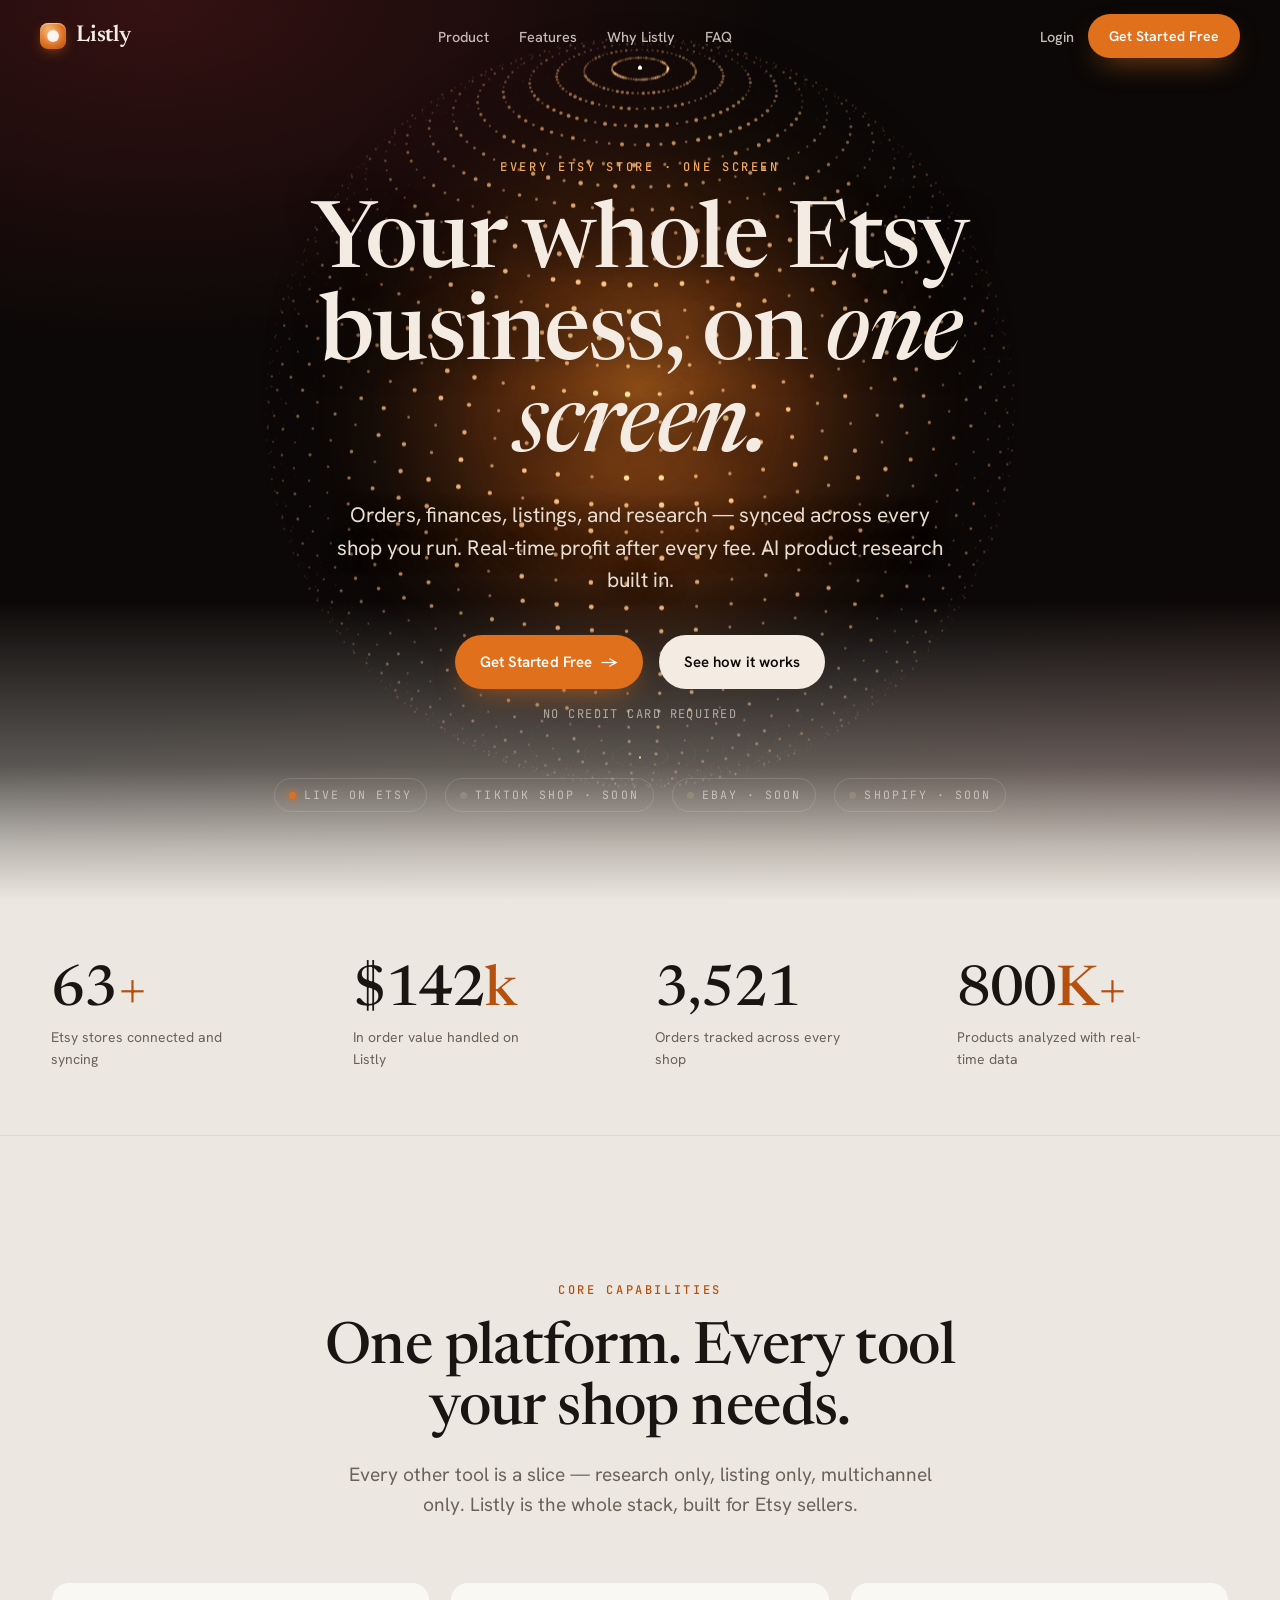
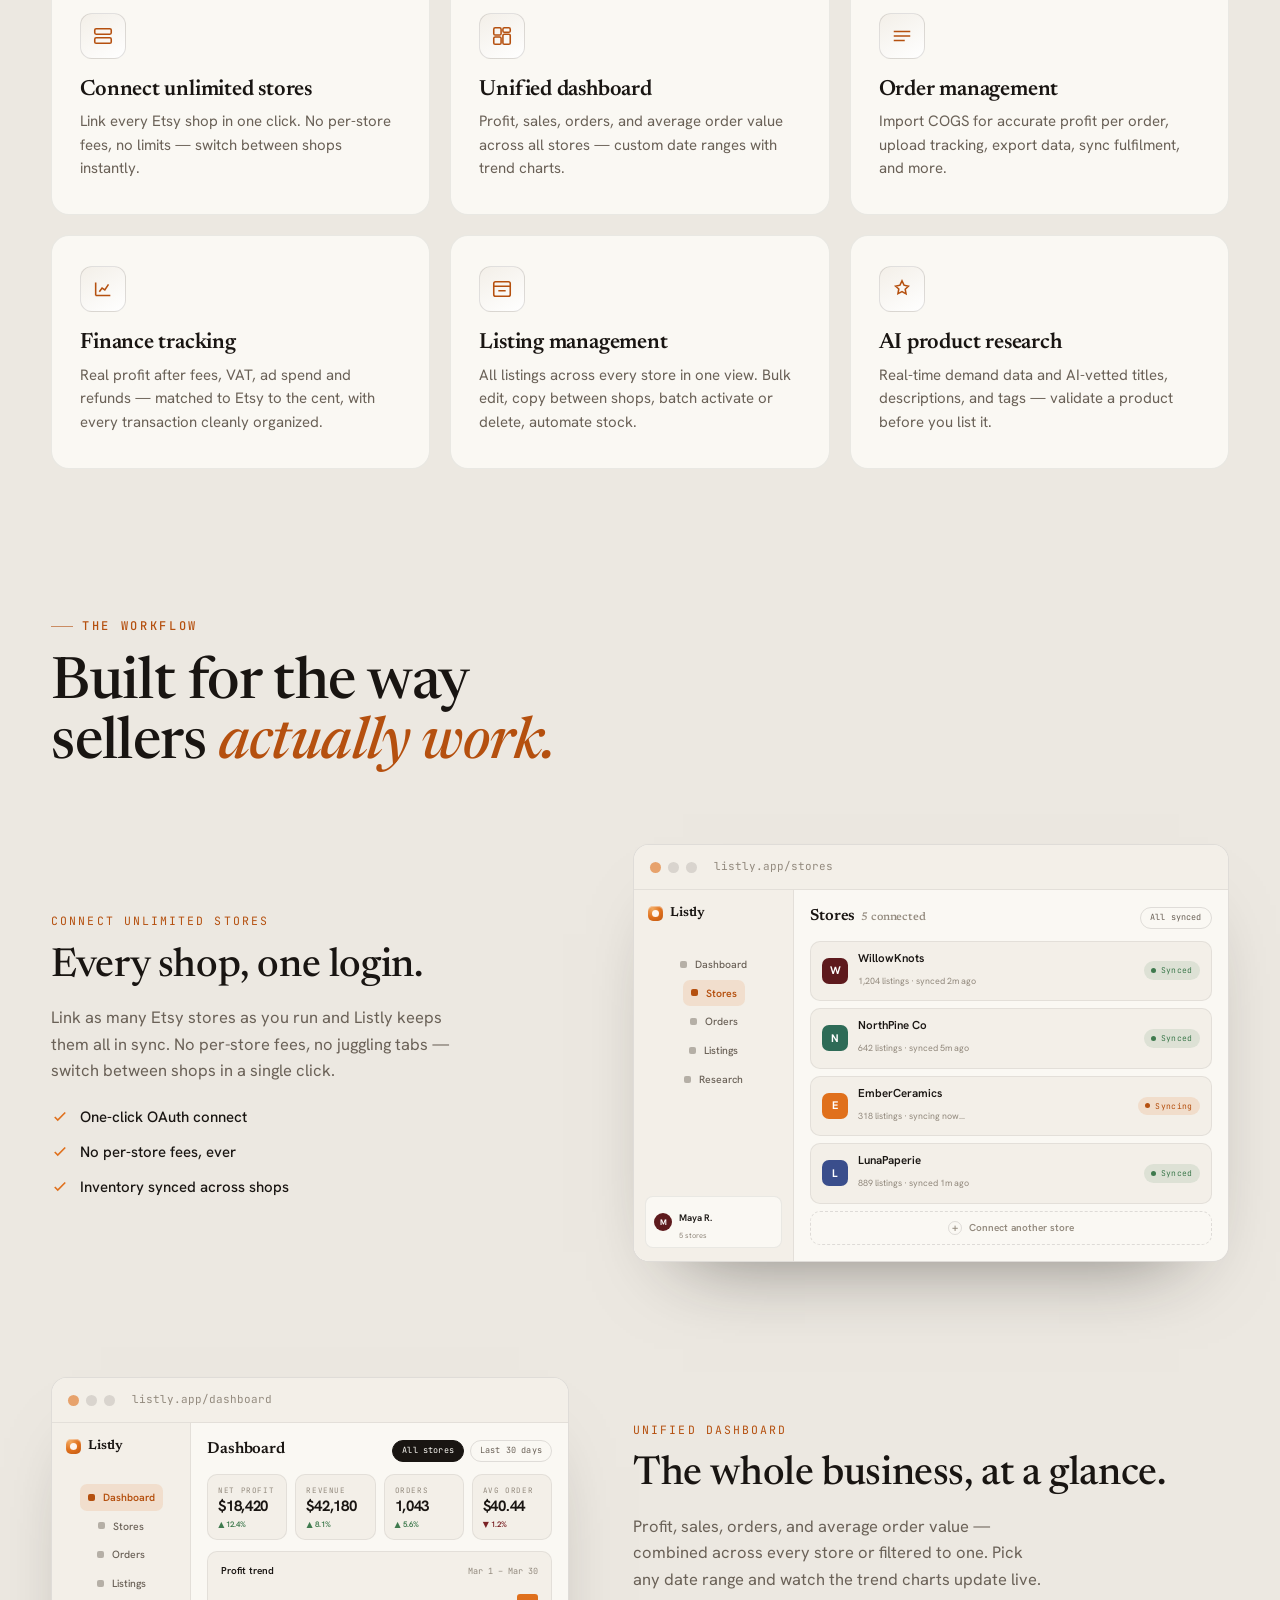
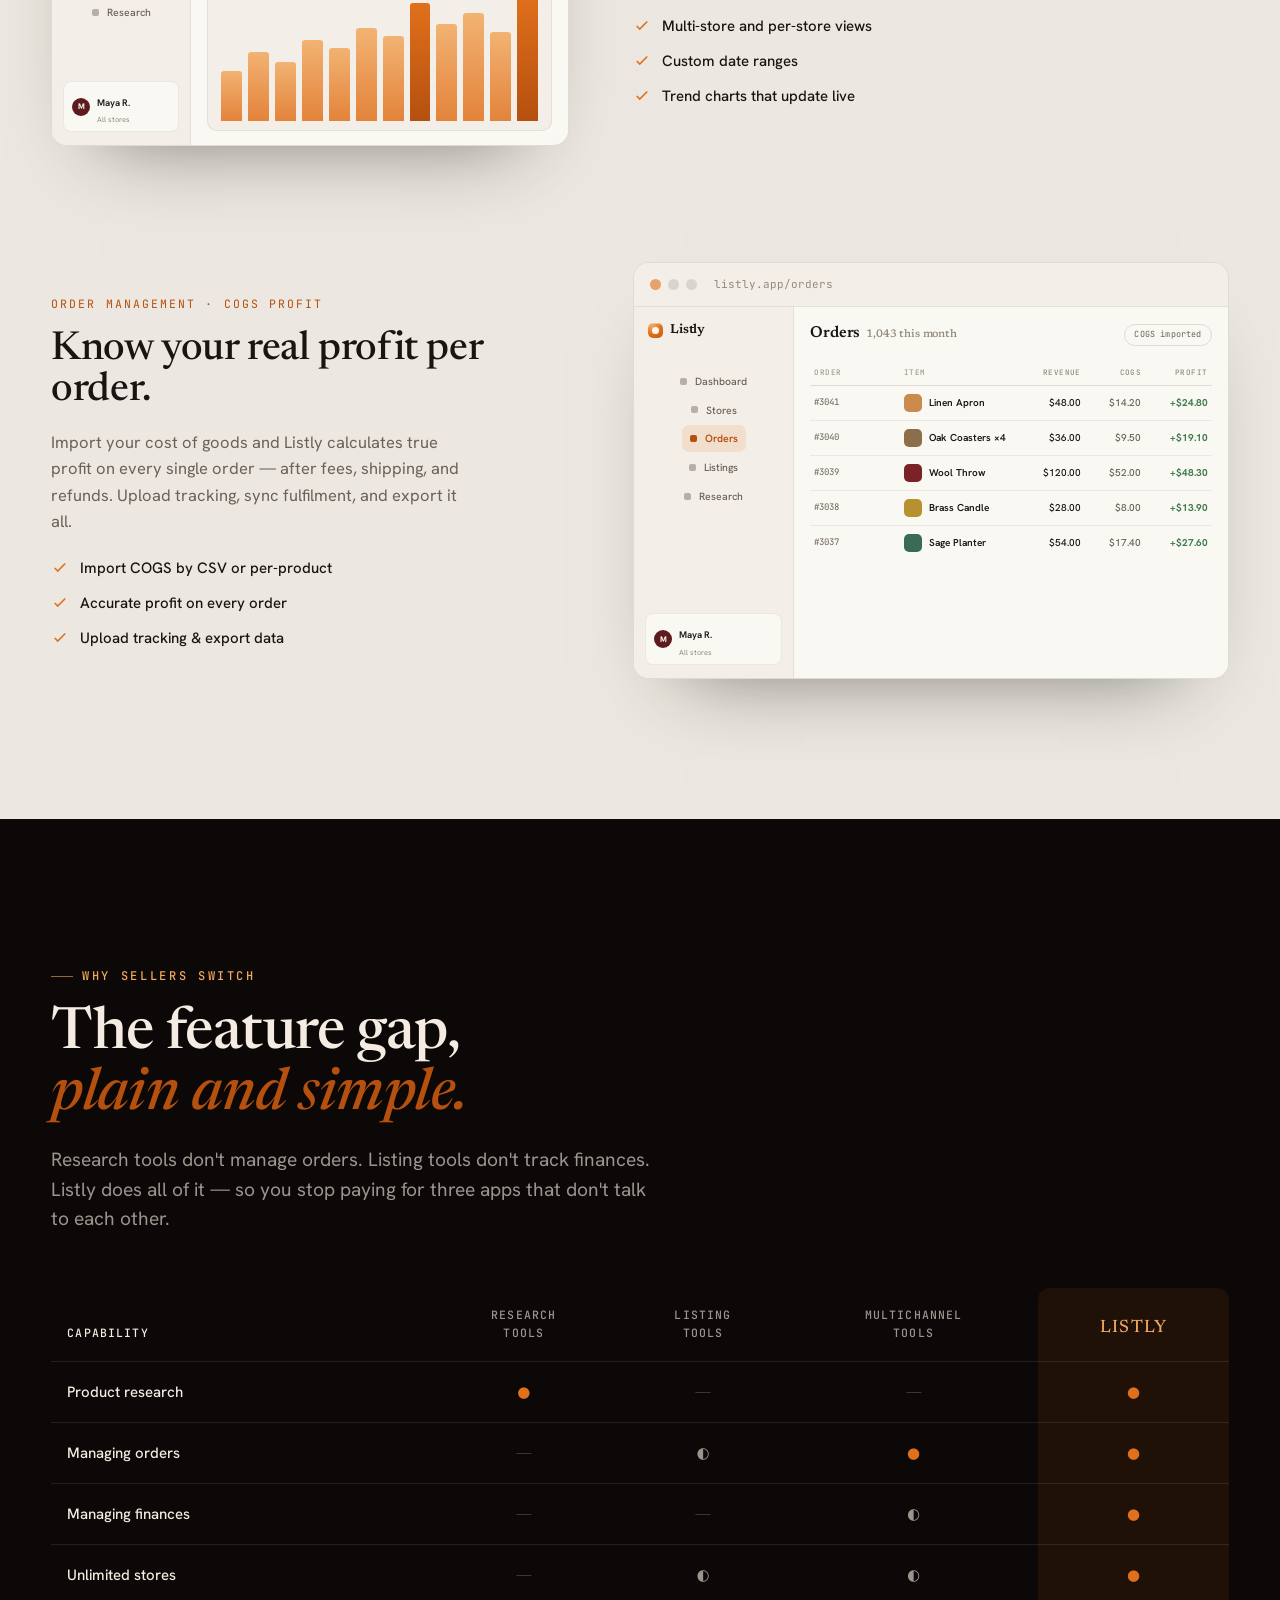
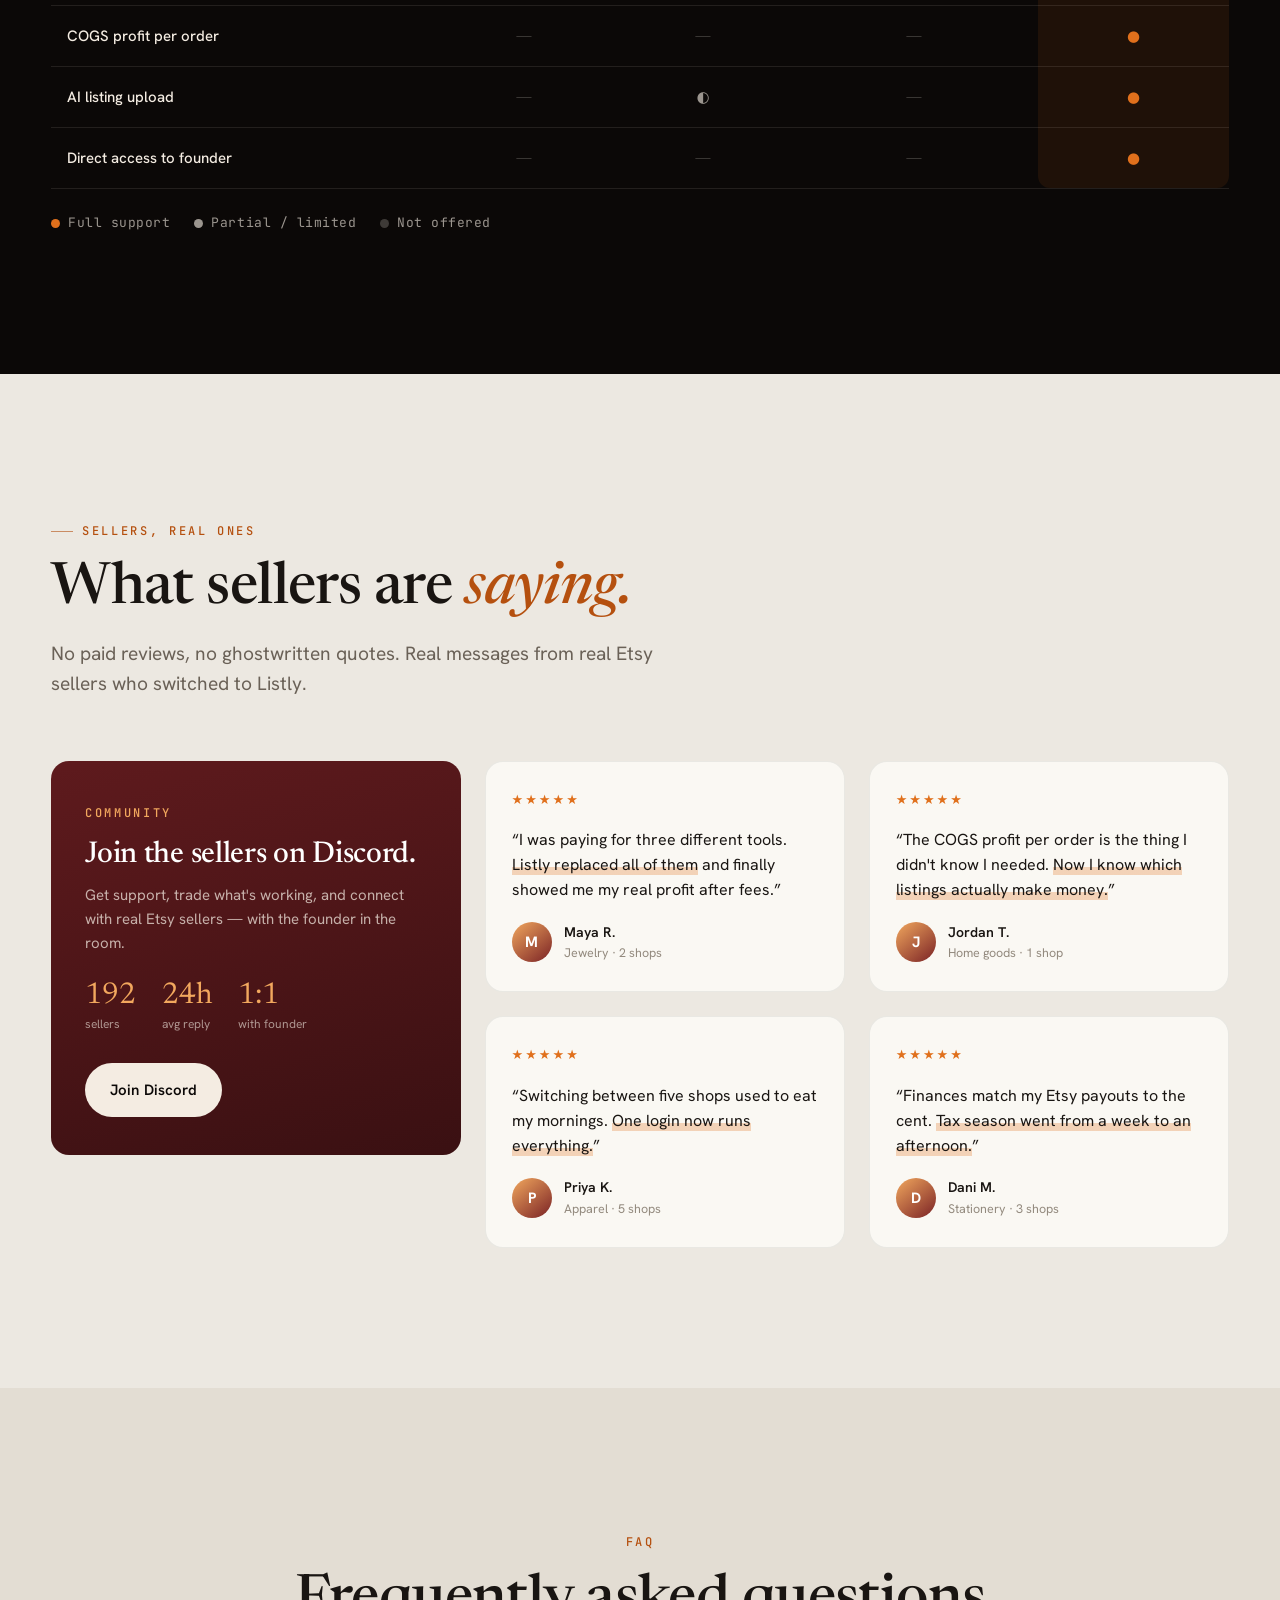
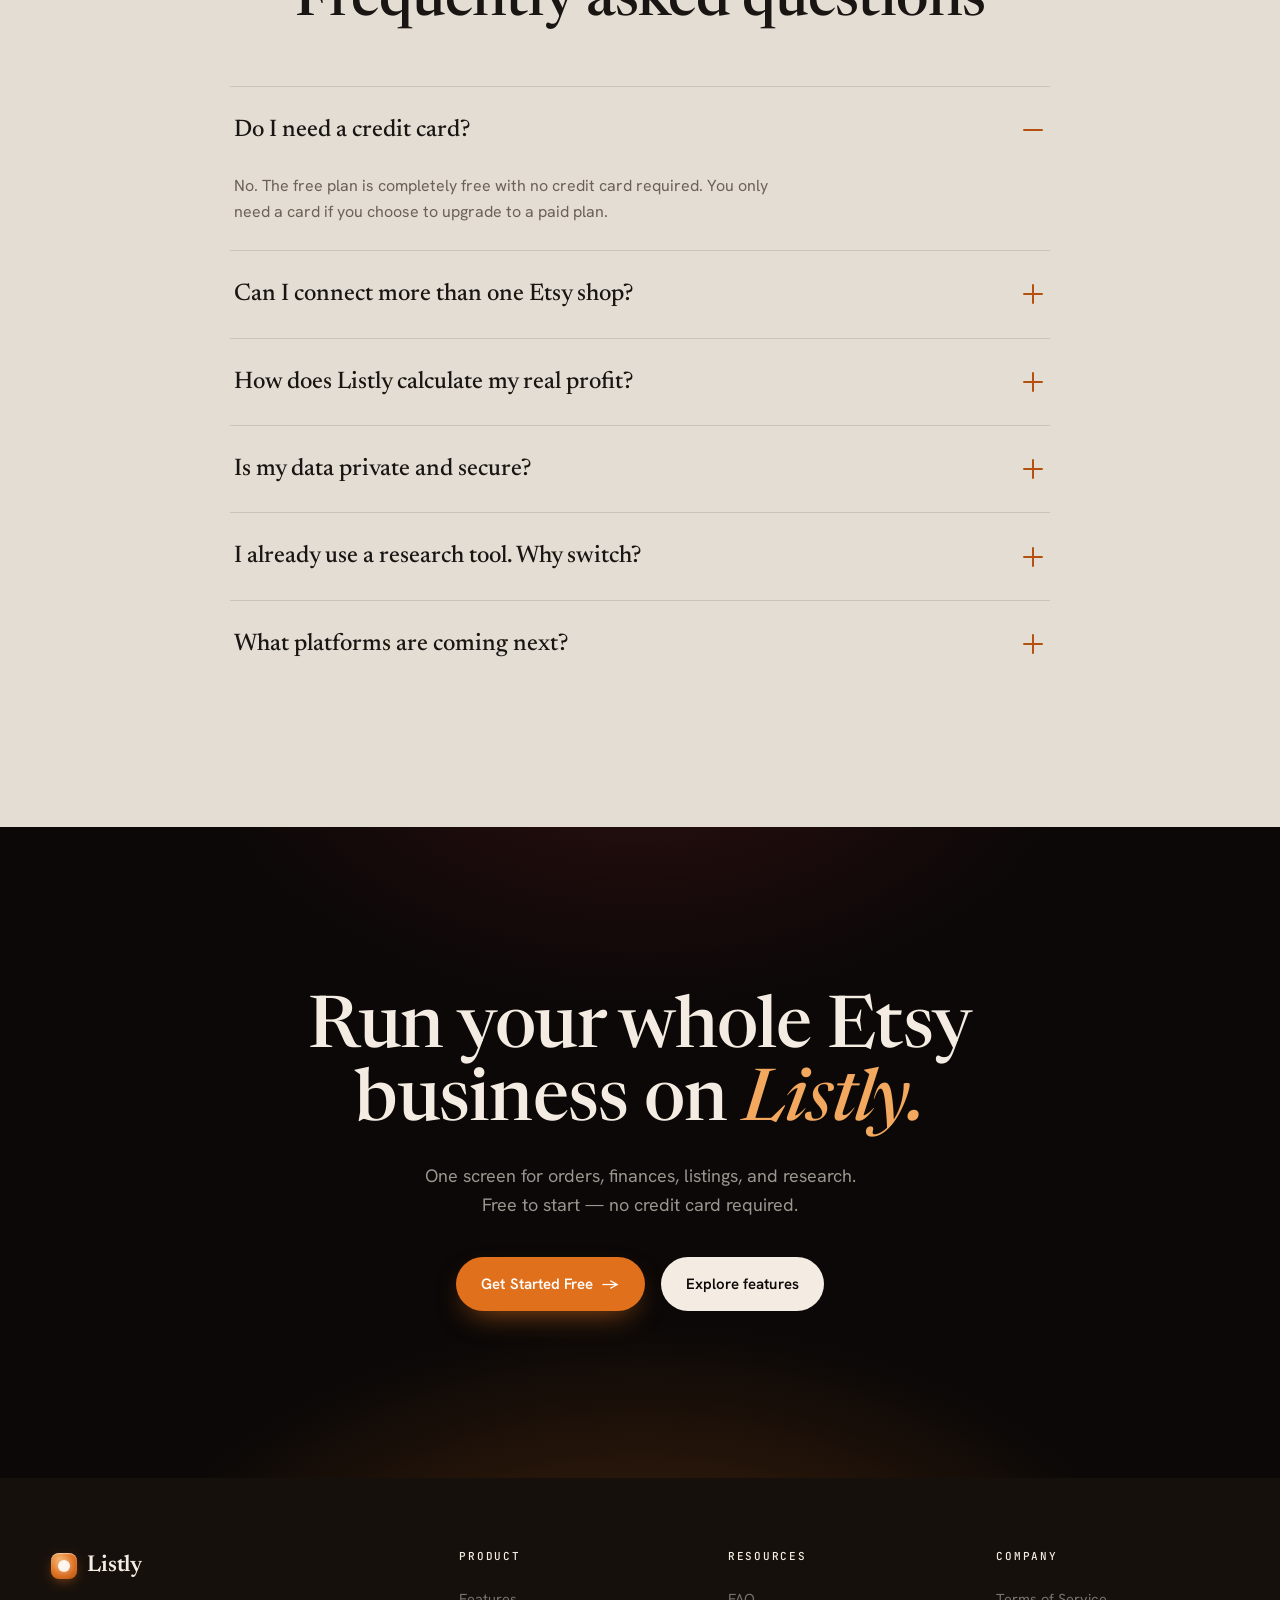
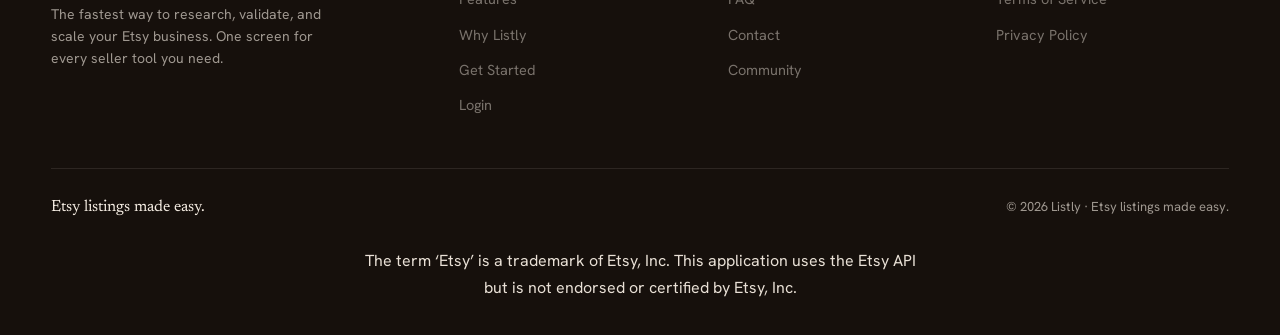
==== commit 1059d8e5: "Redesign: multi-store Etsy management platform landing page - New homepage (web-app positioning) wit" ====
--- a/index.html
+++ b/index.html
@@ -3,89 +3,439 @@
 <head>
 <meta charset="UTF-8">
 <meta name="viewport" content="width=device-width, initial-scale=1.0">
-<title>Listly · Turn one photo into a complete Etsy listing</title>
-<meta name="description" content="Snap your handmade piece. Listly writes the title, description, tags and price beautifully, the way a careful artisan would. You just press publish.">
+<title>Listly · Your whole Etsy business, on one screen</title>
+<meta name="description" content="Orders, finances, listings, and research for every Etsy store — managed on one screen. Real-time profit with COGS. AI product research. Built for Etsy sellers.">
+<link rel="icon" href="assets/icon.png">
 <link rel="preconnect" href="https://fonts.googleapis.com">
 <link rel="preconnect" href="https://fonts.gstatic.com" crossorigin>
-<link href="https://fonts.googleapis.com/css2?family=Cormorant+Garamond:ital,wght@0,400;0,500;0,600;1,400;1,500;1,600&family=DM+Sans:opsz,wght@9..40,400;9..40,500;9..40,600&display=swap" rel="stylesheet">
-<link rel="stylesheet" href="styles.css?v=8">
-<link rel="icon" href="assets/icon.png">
+<link href="https://fonts.googleapis.com/css2?family=Newsreader:ital,opsz,wght@0,6..72,400;0,6..72,500;0,6..72,600;1,6..72,500&family=Hanken+Grotesk:wght@400;500;600;700&family=JetBrains+Mono:wght@400;500&display=swap" rel="stylesheet">
+<link rel="stylesheet" href="styles.css">
+<template id="__bundler_thumbnail" data-bg-color="#1a1410">
+  <svg viewBox="0 0 1200 800" xmlns="http://www.w3.org/2000/svg">
+    <defs>
+      <radialGradient id="g" cx="50%" cy="46%" r="42%">
+        <stop offset="0%" stop-color="#e8862e"/>
+        <stop offset="55%" stop-color="#c45418"/>
+        <stop offset="100%" stop-color="#1a1410"/>
+      </radialGradient>
+    </defs>
+    <circle cx="600" cy="370" r="190" fill="url(#g)"/>
+    <text x="600" y="660" font-family="Georgia, 'Times New Roman', serif" font-size="120" font-style="italic" fill="#f4ece2" text-anchor="middle">Listly</text>
+  </svg>
+</template>
 </head>
-<body data-active-hero="1" data-tone="parchment" data-density="regular">
-
-<!-- ============================ NAV ============================ -->
-<header class="nav" id="nav">
-  <a class="brand" href="#top">
-    <img src="assets/icon.png" alt="Listly">
-    <span class="name">Listly</span>
-  </a>
-  <a class="appstore mini" href="#" aria-label="Download on the App Store">
-    <svg viewBox="0 0 24 24" fill="currentColor"><path d="M17.05 12.54c-.02-2.07 1.69-3.06 1.77-3.11-.96-1.41-2.46-1.6-2.99-1.62-1.27-.13-2.49.75-3.13.75-.65 0-1.64-.73-2.7-.71-1.39.02-2.67.81-3.38 2.05-1.44 2.5-.37 6.2 1.04 8.23.69.99 1.51 2.11 2.58 2.07 1.04-.04 1.43-.67 2.69-.67 1.25 0 1.6.67 2.69.65 1.11-.02 1.81-1.01 2.49-2.01.78-1.15 1.11-2.27 1.13-2.33-.02-.01-2.17-.83-2.19-3.3zM15.01 6.18c.57-.69.96-1.65.85-2.61-.82.03-1.82.55-2.41 1.24-.53.61-.99 1.59-.87 2.52.92.07 1.86-.47 2.43-1.15z"/></svg>
-    <span class="as-txt"><small>Download on the</small><strong>App Store</strong></span>
-  </a>
-</header>
-
-<main id="top">
-
-  <!-- ====================== HERO — terracotta immersive ====================== -->
-  <section class="hero hero1" data-hero="1">
-    <div class="glow"></div>
-    <div class="wrap" style="display:flex;flex-direction:column;align-items:center;">
-      <h1 class="h1 reveal d1">Turn one photo into a <em>complete listing</em> in seconds.</h1>
-      <p class="lead reveal d2">Snap your handmade piece. Listly writes the title, description, tags and price beautifully, the way a careful artisan would. You just press publish.</p>
-      <div class="cta-row reveal d2">
-        <a class="appstore" href="#"><svg viewBox="0 0 24 24" fill="currentColor"><path d="M17.05 12.54c-.02-2.07 1.69-3.06 1.77-3.11-.96-1.41-2.46-1.6-2.99-1.62-1.27-.13-2.49.75-3.13.75-.65 0-1.64-.73-2.7-.71-1.39.02-2.67.81-3.38 2.05-1.44 2.5-.37 6.2 1.04 8.23.69.99 1.51 2.11 2.58 2.07 1.04-.04 1.43-.67 2.69-.67 1.25 0 1.6.67 2.69.65 1.11-.02 1.81-1.01 2.49-2.01.78-1.15 1.11-2.27 1.13-2.33-.02-.01-2.17-.83-2.19-3.3zM15.01 6.18c.57-.69.96-1.65.85-2.61-.82.03-1.82.55-2.41 1.24-.53.61-.99 1.59-.87 2.52.92.07 1.86-.47 2.43-1.15z"/></svg><span class="as-txt"><small>Download on the</small><strong>App Store</strong></span></a>
-      </div>
-      <div class="stage reveal d3">
-        <span class="scan" style="inset:-34px;color:rgba(255,247,238,.45);"><span class="tl"></span><span class="tr"></span><span class="bl"></span><span class="br"></span></span>
-        <div class="phone" data-screen="listing"></div>
-      </div>
-    </div>
-  </section>
-
-  <!-- ====================== HOW IT WORKS ====================== -->
-  <section class="section" id="how">
+<body>
+
+  <!-- ============================ NAV ============================ -->
+  <nav class="nav on-dark" id="nav">
+    <a class="brand" href="#top"><span class="mark"></span>Listly</a>
+    <div class="nav-links">
+      <a href="#capabilities">Product</a>
+      <a href="#features">Features</a>
+      <a href="#compare">Why Listly</a>
+      <a href="#faq">FAQ</a>
+    </div>
+    <div class="nav-cta">
+      <a href="#" class="login">Login</a>
+      <a href="#start" class="btn btn-primary">Get Started Free</a>
+    </div>
+  </nav>
+
+  <!-- ============================ HERO ============================ -->
+  <header class="hero" id="top">
+    <div class="orb" aria-hidden="true">
+      <div class="halo"></div>
+      <canvas id="orb-canvas"></canvas>
+    </div>
+
+    <div class="hero-inner">
+      <span class="eyebrow center">Every Etsy store · one screen</span>
+      <h1>Your whole Etsy<br>business, on <em>one screen.</em></h1>
+      <p class="sub">Orders, finances, listings, and research — synced across every shop you run. Real-time profit after every fee. AI product research built in.</p>
+      <div class="hero-actions">
+        <a href="#start" class="btn btn-primary">Get Started Free <span class="arr">→</span></a>
+        <a href="#features" class="btn btn-dark">See how it works</a>
+      </div>
+      <p class="nocard">No credit card required</p>
+
+      <div class="market">
+        <span class="pill"><span class="dot"></span>Live on Etsy</span>
+        <span class="pill soon"><span class="dot"></span>TikTok Shop · soon</span>
+        <span class="pill soon"><span class="dot"></span>eBay · soon</span>
+        <span class="pill soon"><span class="dot"></span>Shopify · soon</span>
+      </div>
+    </div>
+  </header>
+
+  <!-- ============================ STATS ============================ -->
+  <section class="stats">
+    <div class="wrap">
+      <div class="stat reveal"><span class="n">63<em>+</em></span><span class="l">Etsy stores connected and syncing</span></div>
+      <div class="stat reveal d1"><span class="n">$142<em>k</em></span><span class="l">In order value handled on Listly</span></div>
+      <div class="stat reveal d2"><span class="n">3,521</span><span class="l">Orders tracked across every shop</span></div>
+      <div class="stat reveal d3"><span class="n">800<em>K+</em></span><span class="l">Products analyzed with real-time data</span></div>
+    </div>
+  </section>
+
+  <!-- ====================== CAPABILITIES ====================== -->
+  <section class="pad" id="capabilities">
+    <div class="wrap">
+      <div class="section-head center reveal">
+        <span class="eyebrow center">Core capabilities</span>
+        <h2 class="section-title">One platform. Every tool<br>your shop needs.</h2>
+        <p class="lede">Every other tool is a slice — research only, listing only, multichannel only. Listly is the whole stack, built for Etsy sellers.</p>
+      </div>
+
+      <div class="caps">
+        <div class="cap reveal">
+          <div class="ic"><svg viewBox="0 0 24 24" fill="none" stroke="currentColor" stroke-width="1.7"><rect x="3" y="4" width="18" height="6" rx="1.5"/><rect x="3" y="14" width="18" height="6" rx="1.5"/></svg></div>
+          <h3>Connect unlimited stores</h3>
+          <p>Link every Etsy shop in one click. No per-store fees, no limits — switch between shops instantly.</p>
+        </div>
+        <div class="cap reveal d1">
+          <div class="ic"><svg viewBox="0 0 24 24" fill="none" stroke="currentColor" stroke-width="1.7"><rect x="3" y="3" width="8" height="8" rx="1.5"/><rect x="13" y="3" width="8" height="5" rx="1.5"/><rect x="13" y="10" width="8" height="11" rx="1.5"/><rect x="3" y="13" width="8" height="8" rx="1.5"/></svg></div>
+          <h3>Unified dashboard</h3>
+          <p>Profit, sales, orders, and average order value across all stores — custom date ranges with trend charts.</p>
+        </div>
+        <div class="cap reveal d2">
+          <div class="ic"><svg viewBox="0 0 24 24" fill="none" stroke="currentColor" stroke-width="1.7"><path d="M3 7h18M3 12h18M3 17h12"/></svg></div>
+          <h3>Order management</h3>
+          <p>Import COGS for accurate profit per order, upload tracking, export data, sync fulfilment, and more.</p>
+        </div>
+        <div class="cap reveal">
+          <div class="ic"><svg viewBox="0 0 24 24" fill="none" stroke="currentColor" stroke-width="1.7"><path d="M4 19V5M4 19h16M8 15l3-4 3 2 4-6"/></svg></div>
+          <h3>Finance tracking</h3>
+          <p>Real profit after fees, VAT, ad spend and refunds — matched to Etsy to the cent, with every transaction cleanly organized.</p>
+        </div>
+        <div class="cap reveal d1">
+          <div class="ic"><svg viewBox="0 0 24 24" fill="none" stroke="currentColor" stroke-width="1.7"><rect x="3" y="4" width="18" height="16" rx="2"/><path d="M3 9h18M8 14h8"/></svg></div>
+          <h3>Listing management</h3>
+          <p>All listings across every store in one view. Bulk edit, copy between shops, batch activate or delete, automate stock.</p>
+        </div>
+        <div class="cap reveal d2">
+          <div class="ic"><svg viewBox="0 0 24 24" fill="none" stroke="currentColor" stroke-width="1.7"><path d="M12 3l2.2 4.8L19 9l-3.5 3.3.9 5-4.4-2.4L7.6 17l.9-5L5 9l4.8-1.2z"/></svg></div>
+          <h3>AI product research</h3>
+          <p>Real-time demand data and AI-vetted titles, descriptions, and tags — validate a product before you list it.</p>
+        </div>
+      </div>
+    </div>
+  </section>
+
+  <!-- ====================== FEATURE SHOWCASE ====================== -->
+  <section class="pad" id="features" style="padding-top:0;">
     <div class="wrap">
       <div class="section-head reveal">
-        <p class="eyebrow">One photo. One tap. Done.</p>
-        <h2 style="margin-top:16px;">A complete listing, <em>unfolding</em> in front of you.</h2>
-        <p class="lead">No forms to fill, no blank pages to stare at. In seconds, Listly thoughtfully prepares your entire listing, without you needing to lift a finger.</p>
-      </div>
-      <div class="steps">
-        <div class="step reveal">
-          <span class="num">i.</span>
-          <div class="phone" data-screen="camera"></div>
-          <h3>Snap a photo</h3>
-          <p>Point your camera at the piece. One frame is all Listly needs.</p>
-        </div>
-        <div class="step reveal d1">
-          <span class="num">ii.</span>
-          <div class="phone" data-screen="detail"></div>
-          <h3>Watch it write</h3>
-          <p>Title, description, tags, even video ideas, written for you and ready to tweak.</p>
-        </div>
-        <div class="step reveal d2">
-          <span class="num">iii.</span>
-          <div class="phone" data-screen="pricing"></div>
-          <h3>Price it for profit</h3>
-          <p>Listly works back from every Etsy fee to the sell price that protects your margin.</p>
-        </div>
+        <span class="eyebrow">The workflow</span>
+        <h2 class="section-title">Built for the way<br>sellers <em>actually work.</em></h2>
+      </div>
+
+      <div class="showcase">
+
+        <!-- 1 — Connect unlimited stores -->
+        <div class="feature-row reveal">
+          <div class="copy">
+            <span class="tag">Connect unlimited stores</span>
+            <h3>Every shop, one login.</h3>
+            <p>Link as many Etsy stores as you run and Listly keeps them all in sync. No per-store fees, no juggling tabs — switch between shops in a single click.</p>
+            <ul class="checks">
+              <li><svg viewBox="0 0 24 24" fill="none" stroke="currentColor" stroke-width="2.2"><path d="M5 12l4 4L19 6"/></svg>One-click OAuth connect</li>
+              <li><svg viewBox="0 0 24 24" fill="none" stroke="currentColor" stroke-width="2.2"><path d="M5 12l4 4L19 6"/></svg>No per-store fees, ever</li>
+              <li><svg viewBox="0 0 24 24" fill="none" stroke="currentColor" stroke-width="2.2"><path d="M5 12l4 4L19 6"/></svg>Inventory synced across shops</li>
+            </ul>
+          </div>
+          <div class="visual">
+            <div class="frame">
+              <div class="bar"><i></i><i></i><i></i><span class="url">listly.app/stores</span></div>
+              <div class="mock" data-slot="stores">
+                <aside class="side">
+                  <div class="brand"><span class="d"></span><b>Listly</b></div>
+                  <nav class="nav">
+                    <a><i></i>Dashboard</a>
+                    <a class="on"><i></i>Stores</a>
+                    <a><i></i>Orders</a>
+                    <a><i></i>Listings</a>
+                    <a><i></i>Research</a>
+                  </nav>
+                  <div class="seg"><span class="av">M</span><div><b>Maya R.</b><span>5 stores</span></div></div>
+                </aside>
+                <div class="main">
+                  <div class="mhead">
+                    <h4>Stores<em>5 connected</em></h4>
+                    <div class="chips"><span class="chip">All synced</span></div>
+                  </div>
+                  <div class="stores">
+                    <div class="srow"><span class="sa" style="background:#5E1A1D">W</span><div class="sm"><b>WillowKnots</b><span>1,204 listings · synced 2m ago</span></div><span class="badge ok">Synced</span></div>
+                    <div class="srow"><span class="sa" style="background:#2E6B57">N</span><div class="sm"><b>NorthPine&nbsp;Co</b><span>642 listings · synced 5m ago</span></div><span class="badge ok">Synced</span></div>
+                    <div class="srow"><span class="sa" style="background:#E0701C">E</span><div class="sm"><b>EmberCeramics</b><span>318 listings · syncing now…</span></div><span class="badge syn">Syncing</span></div>
+                    <div class="srow"><span class="sa" style="background:#3A4E8C">L</span><div class="sm"><b>LunaPaperie</b><span>889 listings · synced 1m ago</span></div><span class="badge ok">Synced</span></div>
+                    <div class="addrow"><span class="p">+</span>Connect another store</div>
+                  </div>
+                </div>
+              </div>
+            </div>
+          </div>
+        </div>
+
+        <!-- 2 — Unified dashboard -->
+        <div class="feature-row flip reveal">
+          <div class="copy">
+            <span class="tag">Unified dashboard</span>
+            <h3>The whole business, at a glance.</h3>
+            <p>Profit, sales, orders, and average order value — combined across every store or filtered to one. Pick any date range and watch the trend charts update live.</p>
+            <ul class="checks">
+              <li><svg viewBox="0 0 24 24" fill="none" stroke="currentColor" stroke-width="2.2"><path d="M5 12l4 4L19 6"/></svg>Multi-store and per-store views</li>
+              <li><svg viewBox="0 0 24 24" fill="none" stroke="currentColor" stroke-width="2.2"><path d="M5 12l4 4L19 6"/></svg>Custom date ranges</li>
+              <li><svg viewBox="0 0 24 24" fill="none" stroke="currentColor" stroke-width="2.2"><path d="M5 12l4 4L19 6"/></svg>Trend charts that update live</li>
+            </ul>
+          </div>
+          <div class="visual">
+            <div class="frame">
+              <div class="bar"><i></i><i></i><i></i><span class="url">listly.app/dashboard</span></div>
+              <div class="mock" data-slot="dashboard">
+                <aside class="side">
+                  <div class="brand"><span class="d"></span><b>Listly</b></div>
+                  <nav class="nav">
+                    <a class="on"><i></i>Dashboard</a>
+                    <a><i></i>Stores</a>
+                    <a><i></i>Orders</a>
+                    <a><i></i>Listings</a>
+                    <a><i></i>Research</a>
+                  </nav>
+                  <div class="seg"><span class="av">M</span><div><b>Maya R.</b><span>All stores</span></div></div>
+                </aside>
+                <div class="main">
+                  <div class="mhead">
+                    <h4>Dashboard</h4>
+                    <div class="chips"><span class="chip act">All stores</span><span class="chip">Last 30 days</span></div>
+                  </div>
+                  <div class="kpis">
+                    <div class="kpi"><div class="k">Net profit</div><div class="v">$18,420</div><div class="dlt">▲ 12.4%</div></div>
+                    <div class="kpi"><div class="k">Revenue</div><div class="v">$42,180</div><div class="dlt">▲ 8.1%</div></div>
+                    <div class="kpi"><div class="k">Orders</div><div class="v">1,043</div><div class="dlt">▲ 5.6%</div></div>
+                    <div class="kpi"><div class="k">Avg order</div><div class="v">$40.44</div><div class="dlt dn">▼ 1.2%</div></div>
+                  </div>
+                  <div class="chart">
+                    <div class="clab"><b>Profit trend</b><span>Mar 1 – Mar 30</span></div>
+                    <div class="bars">
+                      <i style="height:38%"></i><i style="height:52%"></i><i style="height:44%"></i><i style="height:61%"></i><i style="height:55%"></i><i style="height:70%"></i><i style="height:64%"></i><i class="hi" style="height:88%"></i><i style="height:73%"></i><i style="height:81%"></i><i style="height:67%"></i><i class="hi" style="height:95%"></i>
+                    </div>
+                  </div>
+                </div>
+              </div>
+            </div>
+          </div>
+        </div>
+
+        <!-- 3 — Order management + COGS profit -->
+        <div class="feature-row reveal">
+          <div class="copy">
+            <span class="tag">Order management · COGS profit</span>
+            <h3>Know your real profit per order.</h3>
+            <p>Import your cost of goods and Listly calculates true profit on every single order — after fees, shipping, and refunds. Upload tracking, sync fulfilment, and export it all.</p>
+            <ul class="checks">
+              <li><svg viewBox="0 0 24 24" fill="none" stroke="currentColor" stroke-width="2.2"><path d="M5 12l4 4L19 6"/></svg>Import COGS by CSV or per-product</li>
+              <li><svg viewBox="0 0 24 24" fill="none" stroke="currentColor" stroke-width="2.2"><path d="M5 12l4 4L19 6"/></svg>Accurate profit on every order</li>
+              <li><svg viewBox="0 0 24 24" fill="none" stroke="currentColor" stroke-width="2.2"><path d="M5 12l4 4L19 6"/></svg>Upload tracking &amp; export data</li>
+            </ul>
+          </div>
+          <div class="visual">
+            <div class="frame">
+              <div class="bar"><i></i><i></i><i></i><span class="url">listly.app/orders</span></div>
+              <div class="mock" data-slot="orders">
+                <aside class="side">
+                  <div class="brand"><span class="d"></span><b>Listly</b></div>
+                  <nav class="nav">
+                    <a><i></i>Dashboard</a>
+                    <a><i></i>Stores</a>
+                    <a class="on"><i></i>Orders</a>
+                    <a><i></i>Listings</a>
+                    <a><i></i>Research</a>
+                  </nav>
+                  <div class="seg"><span class="av">M</span><div><b>Maya R.</b><span>All stores</span></div></div>
+                </aside>
+                <div class="main">
+                  <div class="mhead">
+                    <h4>Orders<em>1,043 this month</em></h4>
+                    <div class="chips"><span class="chip">COGS imported</span></div>
+                  </div>
+                  <div class="otable">
+                    <div class="tr th"><span>Order</span><span>Item</span><span class="num">Revenue</span><span class="num">COGS</span><span class="num">Profit</span></div>
+                    <div class="tr"><span class="oid">#3041</span><span class="it"><span class="th-sw" style="background:#C98A4B"></span><b>Linen Apron</b></span><span class="num">$48.00</span><span class="num cogs">$14.20</span><span class="pf">+$24.80</span></div>
+                    <div class="tr"><span class="oid">#3040</span><span class="it"><span class="th-sw" style="background:#8C6E4A"></span><b>Oak Coasters ×4</b></span><span class="num">$36.00</span><span class="num cogs">$9.50</span><span class="pf">+$19.10</span></div>
+                    <div class="tr"><span class="oid">#3039</span><span class="it"><span class="th-sw" style="background:#7A2225"></span><b>Wool Throw</b></span><span class="num">$120.00</span><span class="num cogs">$52.00</span><span class="pf">+$48.30</span></div>
+                    <div class="tr"><span class="oid">#3038</span><span class="it"><span class="th-sw" style="background:#B5912F"></span><b>Brass Candle</b></span><span class="num">$28.00</span><span class="num cogs">$8.00</span><span class="pf">+$13.90</span></div>
+                    <div class="tr"><span class="oid">#3037</span><span class="it"><span class="th-sw" style="background:#3A6B57"></span><b>Sage Planter</b></span><span class="num">$54.00</span><span class="num cogs">$17.40</span><span class="pf">+$27.60</span></div>
+                  </div>
+                </div>
+              </div>
+            </div>
+          </div>
+        </div>
+
+        <!-- 4 — Finance tracking (removed) -->
+
+      </div>
+    </div>
+  </section>
+
+  <!-- ====================== COMPARISON ====================== -->
+  <section class="pad compare" id="compare">
+    <div class="wrap">
+      <div class="section-head reveal">
+        <span class="eyebrow">Why sellers switch</span>
+        <h2 class="section-title">The feature gap,<br><em>plain and simple.</em></h2>
+        <p class="lede">Research tools don't manage orders. Listing tools don't track finances. Listly does all of it — so you stop paying for three apps that don't talk to each other.</p>
+      </div>
+
+      <table class="ctable reveal">
+        <thead>
+          <tr>
+            <th>Capability</th>
+            <th>Research<br>tools</th>
+            <th>Listing<br>tools</th>
+            <th>Multichannel<br>tools</th>
+            <th class="listly listly-col"><span class="brandcell">Listly</span></th>
+          </tr>
+        </thead>
+        <tbody>
+          <tr>
+            <td>Product research</td>
+            <td class="yes">●</td><td class="no">—</td><td class="no">—</td>
+            <td class="listly-col yes">●</td>
+          </tr>
+          <tr>
+            <td>Managing orders</td>
+            <td class="no">—</td><td class="partial">◐</td><td class="yes">●</td>
+            <td class="listly-col yes">●</td>
+          </tr>
+          <tr>
+            <td>Managing finances</td>
+            <td class="no">—</td><td class="no">—</td><td class="partial">◐</td>
+            <td class="listly-col yes">●</td>
+          </tr>
+          <tr>
+            <td>Unlimited stores</td>
+            <td class="no">—</td><td class="partial">◐</td><td class="partial">◐</td>
+            <td class="listly-col yes">●</td>
+          </tr>
+          <tr>
+            <td>COGS profit per order</td>
+            <td class="no">—</td><td class="no">—</td><td class="no">—</td>
+            <td class="listly-col yes">●</td>
+          </tr>
+          <tr>
+            <td>AI listing upload</td>
+            <td class="no">—</td><td class="partial">◐</td><td class="no">—</td>
+            <td class="listly-col yes">●</td>
+          </tr>
+          <tr>
+            <td>Direct access to founder</td>
+            <td class="no">—</td><td class="no">—</td><td class="no">—</td>
+            <td class="listly-col yes">●</td>
+          </tr>
+        </tbody>
+      </table>
+      <div class="compare-legend reveal">
+        <span><b style="background:var(--ember)"></b>Full support</span>
+        <span><b style="background:var(--on-night-soft)"></b>Partial / limited</span>
+        <span><b style="background:rgba(244,236,226,.22)"></b>Not offered</span>
+      </div>
+    </div>
+  </section>
+
+  <!-- ====================== TESTIMONIALS ====================== -->
+  <section class="pad" id="voices">
+    <div class="wrap">
+      <div class="section-head reveal">
+        <span class="eyebrow">Sellers, real ones</span>
+        <h2 class="section-title">What sellers are <em>saying.</em></h2>
+        <p class="lede">No paid reviews, no ghostwritten quotes. Real messages from real Etsy sellers who switched to Listly.</p>
+      </div>
+
+      <div class="voices">
+        <div class="discord-card reveal">
+          <span class="eyebrow center">Community</span>
+          <h3>Join the sellers on Discord.</h3>
+          <p>Get support, trade what's working, and connect with real Etsy sellers — with the founder in the room.</p>
+          <div class="discord-stats">
+            <div class="ds"><div class="n">192</div><div class="l">sellers</div></div>
+            <div class="ds"><div class="n">24h</div><div class="l">avg reply</div></div>
+            <div class="ds"><div class="n">1:1</div><div class="l">with founder</div></div>
+          </div>
+          <a href="#" class="btn btn-dark">Join Discord</a>
+        </div>
+
+        <div class="tcards">
+          <div class="tcard reveal">
+            <div class="stars">★★★★★</div>
+            <p>“I was paying for three different tools. <span class="hl">Listly replaced all of them</span> and finally showed me my real profit after fees.”</p>
+            <div class="who"><div class="av">M</div><div><div class="nm">Maya R.</div><div class="rl">Jewelry · 2 shops</div></div></div>
+          </div>
+          <div class="tcard reveal d1">
+            <div class="stars">★★★★★</div>
+            <p>“The COGS profit per order is the thing I didn't know I needed. <span class="hl">Now I know which listings actually make money.</span>”</p>
+            <div class="who"><div class="av">J</div><div><div class="nm">Jordan T.</div><div class="rl">Home goods · 1 shop</div></div></div>
+          </div>
+          <div class="tcard reveal d1">
+            <div class="stars">★★★★★</div>
+            <p>“Switching between five shops used to eat my mornings. <span class="hl">One login now runs everything.</span>”</p>
+            <div class="who"><div class="av">P</div><div><div class="nm">Priya K.</div><div class="rl">Apparel · 5 shops</div></div></div>
+          </div>
+          <div class="tcard reveal d2">
+            <div class="stars">★★★★★</div>
+            <p>“Finances match my Etsy payouts to the cent. <span class="hl">Tax season went from a week to an afternoon.</span>”</p>
+            <div class="who"><div class="av">D</div><div><div class="nm">Dani M.</div><div class="rl">Stationery · 3 shops</div></div></div>
+          </div>
+        </div>
+      </div>
+    </div>
+  </section>
+
+  <!-- ====================== FAQ ====================== -->
+  <section class="pad" id="faq" style="background:var(--bg-2);">
+    <div class="wrap">
+      <div class="section-head center reveal">
+        <span class="eyebrow center">FAQ</span>
+        <h2 class="section-title">Frequently asked questions</h2>
+      </div>
+
+      <div class="faq-wrap reveal">
+        <details class="faq" open>
+          <summary>Do I need a credit card?<span class="pm"></span></summary>
+          <div class="ans"><p>No. The free plan is completely free with no credit card required. You only need a card if you choose to upgrade to a paid plan.</p></div>
+        </details>
+        <details class="faq">
+          <summary>Can I connect more than one Etsy shop?<span class="pm"></span></summary>
+          <div class="ans"><p>Yes. Connect unlimited Etsy stores on higher tiers, so one login runs every shop you own. The free tier connects one Etsy store so you can test every feature with no blockers.</p></div>
+        </details>
+        <details class="faq">
+          <summary>How does Listly calculate my real profit?<span class="pm"></span></summary>
+          <div class="ans"><p>We pull every fee, ad spend, shipping cost, and refund directly from Etsy. You add your COGS — by CSV or per-product — and Listly auto-calculates your true profit down to the listing level.</p></div>
+        </details>
+        <details class="faq">
+          <summary>Is my data private and secure?<span class="pm"></span></summary>
+          <div class="ans"><p>Yes. Listly uses Etsy's official OAuth and encrypts your data end to end. Your financials, COGS, and supplier info are only visible to you — never shared, never used for training.</p></div>
+        </details>
+        <details class="faq">
+          <summary>I already use a research tool. Why switch?<span class="pm"></span></summary>
+          <div class="ans"><p>Those are research-only tools. Listly handles research, listings, orders, and finances in one place — so you stop paying for separate apps that don't talk to each other.</p></div>
+        </details>
+        <details class="faq">
+          <summary>What platforms are coming next?<span class="pm"></span></summary>
+          <div class="ans"><p>TikTok Shop, eBay, and Shopify. One backend, every marketplace. Trial users get early access as each one ships.</p></div>
+        </details>
       </div>
     </div>
   </section>
 
   <!-- ====================== FINAL CTA ====================== -->
-  <section class="section final">
-    <div class="wrap">
-      <div class="final-card reveal">
-        <div class="glow"></div>
-        <span class="scan"><span class="tl"></span><span class="tr"></span><span class="bl"></span><span class="br"></span></span>
-        <p class="eyebrow" style="color:rgba(255,247,238,.8);">Your next listing is one photo away</p>
-        <h2 style="margin-top:18px;">Spend your time making. Leave the listing to Listly.</h2>
-        <p class="lead">Download Listly and turn the photo on your phone into a listing you'll be proud to publish today.</p>
-        <div class="cta-row">
-          <a class="appstore" href="#"><svg viewBox="0 0 24 24" fill="currentColor"><path d="M17.05 12.54c-.02-2.07 1.69-3.06 1.77-3.11-.96-1.41-2.46-1.6-2.99-1.62-1.27-.13-2.49.75-3.13.75-.65 0-1.64-.73-2.7-.71-1.39.02-2.67.81-3.38 2.05-1.44 2.5-.37 6.2 1.04 8.23.69.99 1.51 2.11 2.58 2.07 1.04-.04 1.43-.67 2.69-.67 1.25 0 1.6.67 2.69.65 1.11-.02 1.81-1.01 2.49-2.01.78-1.15 1.11-2.27 1.13-2.33-.02-.01-2.17-.83-2.19-3.3zM15.01 6.18c.57-.69.96-1.65.85-2.61-.82.03-1.82.55-2.41 1.24-.53.61-.99 1.59-.87 2.52.92.07 1.86-.47 2.43-1.15z"/></svg><span class="as-txt"><small>Download on the</small><strong>App Store</strong></span></a>
-        </div>
+  <section class="finale" id="start">
+    <div class="finale-inner reveal">
+      <h2>Run your whole Etsy<br>business on <em>Listly.</em></h2>
+      <p>One screen for orders, finances, listings, and research. Free to start — no credit card required.</p>
+      <div class="hero-actions">
+        <a href="#" class="btn btn-primary">Get Started Free <span class="arr">→</span></a>
+        <a href="#capabilities" class="btn btn-dark">Explore features</a>
       </div>
     </div>
   </section>
@@ -93,68 +443,38 @@
   <!-- ====================== FOOTER ====================== -->
   <footer class="footer">
     <div class="wrap">
-      <div class="row">
+      <div class="top">
         <div>
-          <a class="brand" href="#top"><img src="assets/icon.png" alt="Listly" style="border-radius:9px;width:36px;height:36px;"><span class="name">Listly</span></a>
-          <p class="tag">Etsy listings made easy.</p>
-        </div>
-        <nav>
-          <div class="col">
-            <h4>Company</h4>
-            <a href="terms.html">Terms of Service</a>
-            <a href="privacy.html">Privacy Policy</a>
-            <a href="mailto:support@trylistly.com">Contact &middot; support@trylistly.com</a>
-          </div>
-        </nav>
+          <a class="brand" href="#top"><span class="mark"></span>Listly</a>
+          <p class="blurb">The fastest way to research, validate, and scale your Etsy business. One screen for every seller tool you need.</p>
+        </div>
+        <div class="col">
+          <h4>Product</h4>
+          <a href="#capabilities">Features</a>
+          <a href="#compare">Why Listly</a>
+          <a href="#start">Get Started</a>
+          <a href="#">Login</a>
+        </div>
+        <div class="col">
+          <h4>Resources</h4>
+          <a href="#faq">FAQ</a>
+          <a href="mailto:support@trylistly.com">Contact</a>
+          <a href="#voices">Community</a>
+        </div>
+        <div class="col">
+          <h4>Company</h4>
+          <a href="terms.html">Terms of Service</a>
+          <a href="privacy.html">Privacy Policy</a>
+        </div>
+      </div>
+      <div class="base">
+        <span class="slogan">Etsy listings made easy.</span>
+        <span>© 2026 Listly · Etsy listings made easy.</span>
       </div>
       <p class="disclaimer">The term &lsquo;Etsy&rsquo; is a trademark of Etsy, Inc. This application uses the Etsy API but is not endorsed or certified by Etsy, Inc.</p>
-      <div class="base">
-        <span>© 2026 Listly · Etsy listings made easy.</span>
-        <a href="https://trylistly.com/" target="_blank" rel="noopener">trylistly.com</a>
-      </div>
     </div>
   </footer>
 
-</main>
-
-<script>
-/* ---------- phone mock: real app screenshots inside the device frame ---------- */
-const SCREENS = {
-  listing: 'assets/screen-listing.png',
-  camera:  'assets/screen-camera.png',
-  detail:  'assets/screen-detail.png',
-  pricing: 'assets/screen-pricing.png',
-  home:    'assets/screen-home.png',
-};
-const SCREEN_ALT = {
-  listing: 'Listly listing screen showing product photo, demand score and AI-written title',
-  camera:  'Listly camera screen, snapping a product photo',
-  detail:  'Listly listing detail with AI-written description, tags and video ideas',
-  pricing: 'Listly pricing screen, a profit calculator with Etsy fees included',
-  home:    'Listly home screen with tools, streak and recent listings',
-};
-document.querySelectorAll('.phone[data-screen]').forEach(p=>{
-  const key = p.dataset.screen;
-  p.innerHTML = `<div class="screen"><img class="shot" src="${SCREENS[key]}" alt="${SCREEN_ALT[key]||''}" loading="lazy"></div>`;
-});
-
-/* ---------- nav scroll state ---------- */
-const nav = document.getElementById('nav');
-const onScroll = ()=>{ nav.dataset.scrolled = (window.scrollY > 40) ? 'true':'false'; };
-onScroll(); window.addEventListener('scroll', onScroll, {passive:true});
-
-/* ---------- reveal on scroll (only when page is actually visible, so a
-   throttled background tab/capture shows content instead of freezing at 0) ---------- */
-if (document.visibilityState === 'visible' && !matchMedia('(prefers-reduced-motion: reduce)').matches) {
-  document.body.classList.add('anim');
-  const io = new IntersectionObserver((entries)=>{
-    entries.forEach(e=>{ if(e.isIntersecting){ e.target.classList.add('in'); io.unobserve(e.target); } });
-  }, {threshold:.12, rootMargin:'0px 0px -8% 0px'});
-  document.querySelectorAll('.reveal').forEach(el=>io.observe(el));
-  // safety net: reveal everything shortly after load even if IO misfires
-  setTimeout(()=>document.querySelectorAll('.reveal').forEach(el=>el.classList.add('in')), 2200);
-}
-</script>
-
+  <script src="app.js"></script>
 </body>
 </html>
--- a/styles.css
+++ b/styles.css
@@ -1,361 +1,459 @@
-/* ===================================================================
-   LISTLY — calm, serif-led, terracotta/parchment landing page
-   Driven by CSS variables so Tweaks (bg tone, density, accent) flow
-   through the whole page.
-=================================================================== */
+/* ============================================================
+   Listly — Etsy store management platform
+   Type: Bodoni Moda (display serif) · Hanken Grotesk (sans) · JetBrains Mono (labels)
+   Color: warm bone light · near-black ink · ember orange · oxblood
+   ============================================================ */
 
 :root{
-  /* --- brand palette (grounded in the app icon) --- */
-  --clay:        #D9744B;   /* calmed terracotta for large areas */
-  --clay-deep:   #B85C38;
-  --clay-vivid:  #E8825A;   /* closer to the icon */
-  --parchment:   #EFE2D0;
-  --parchment-2: #E7D6BF;
-  --ivory:       #FBF5EC;
-  --ivory-2:     #FDF9F2;
-  --amber:       #C9923F;
-  --navy:        #38434F;   /* dusty navy accent */
-  --taupe:       #94816C;   /* warm taupe */
-  --ink:         #2E251D;   /* warm near-black text */
-  --ink-soft:    #5E5043;
-
-  /* --- tweakable tokens (overwritten by the panel) --- */
-  --accent:        var(--clay);
-  --accent-deep:   var(--clay-deep);
-  --section-pad:   168px;   /* density */
-  --block-gap:     28px;
-
-  /* page surfaces — flipped by [data-tone] */
-  --page-bg:       var(--ivory);
-  --hero-ink:      var(--ink);
-
-  /* type */
-  --serif: "Cormorant Garamond", Georgia, serif;
-  --sans:  "DM Sans", system-ui, sans-serif;
-
-  --shadow-soft: 0 30px 70px -32px rgba(76,46,28,.42);
-  --shadow-card: 0 22px 50px -28px rgba(76,46,28,.40);
-  --radius: 26px;
-}
-
-/* ---- density tweak ---- */
-[data-density="airy"]    { --section-pad: 210px; --block-gap: 34px; }
-[data-density="regular"] { --section-pad: 168px; --block-gap: 28px; }
-[data-density="compact"] { --section-pad: 116px; --block-gap: 22px; }
+  --bg:#ECE8E1;          /* warm bone */
+  --bg-2:#E3DDD3;        /* deeper bone */
+  --surface:#FAF8F3;     /* card */
+  --surface-2:#F3EFE8;
+  --ink:#191512;         /* near-black warm */
+  --ink-soft:#6A6157;
+  --ink-faint:#938A7E;
+  --line:rgba(25,21,18,.12);
+  --line-soft:rgba(25,21,18,.07);
+
+  --ember:#E0701C;       /* primary — ties sphere + Etsy */
+  --ember-deep:#B5500F;
+  --ember-soft:#F2A85E;
+  --oxblood:#5E1A1D;     /* deep wine (Solais) */
+  --oxblood-2:#7A2225;
+
+  --night:#0B0807;       /* dark hero */
+  --night-2:#16100C;
+  --on-night:#F4ECE2;
+  --on-night-soft:rgba(244,236,226,.62);
+
+  --serif:"Newsreader",Georgia,serif;
+  --sans:"Hanken Grotesk",system-ui,-apple-system,sans-serif;
+  --mono:"JetBrains Mono",ui-monospace,monospace;
+
+  --maxw:1240px;
+  --r:18px;
+  --ease:cubic-bezier(.22,.61,.36,1);
+}
 
 *{ box-sizing:border-box; margin:0; padding:0; }
 html{ scroll-behavior:smooth; }
 body{
   font-family:var(--sans);
+  background:var(--bg);
   color:var(--ink);
-  background:var(--page-bg);
+  line-height:1.6;
   -webkit-font-smoothing:antialiased;
-  line-height:1.6;
+  text-rendering:optimizeLegibility;
   overflow-x:hidden;
 }
+a{ color:inherit; text-decoration:none; }
 img{ display:block; max-width:100%; }
-a{ color:inherit; text-decoration:none; }
-
-/* type primitives */
-.serif{ font-family:var(--serif); font-weight:500; letter-spacing:.004em; }
+::selection{ background:var(--ember); color:#fff; }
+
+.wrap{ width:min(var(--maxw),92vw); margin-inline:auto; }
 .eyebrow{
-  font-family:var(--sans); font-size:13px; font-weight:500;
-  letter-spacing:.26em; text-transform:uppercase; color:var(--accent-deep);
-}
-[data-tone="clay"] .hero .eyebrow{ color:rgba(255,247,238,.82); }
-.lead{ font-size:clamp(17px,1.35vw,20px); color:var(--ink-soft); line-height:1.62; }
-
-.wrap{ width:min(1180px,90vw); margin-inline:auto; }
-
-/* =========================== NAV =========================== */
+  font-family:var(--mono); font-size:12px; font-weight:500;
+  letter-spacing:.22em; text-transform:uppercase; color:var(--ember-deep);
+  display:inline-flex; align-items:center; gap:9px;
+}
+.eyebrow::before{ content:""; width:22px; height:1px; background:currentColor; opacity:.6; }
+.eyebrow.center::before{ display:none; }
+.eyebrow.center{ white-space:nowrap; }
+
+h1,h2,h3{ font-family:var(--serif); font-weight:500; letter-spacing:-.01em; line-height:1.04; }
+h2.section-title{ font-size:clamp(34px,4.6vw,58px); margin-top:18px; }
+.section-title em{ font-style:italic; color:var(--ember-deep); }
+.lede{ font-size:clamp(17px,1.5vw,20px); color:var(--ink-soft); max-width:56ch; line-height:1.55; }
+
+/* ---------- buttons ---------- */
+.btn{
+  display:inline-flex; align-items:center; justify-content:center; gap:9px;
+  font-family:var(--sans); font-weight:600; font-size:15px; letter-spacing:.005em;
+  padding:14px 24px; border-radius:999px; cursor:pointer; border:1px solid transparent;
+  transition:transform .25s var(--ease), background .25s var(--ease), box-shadow .25s var(--ease), color .25s var(--ease);
+  white-space:nowrap;
+}
+.btn-primary{ background:var(--ember); color:#fff; box-shadow:0 12px 30px -12px rgba(224,112,28,.7); }
+.btn-primary:hover{ background:var(--ember-deep); transform:translateY(-2px); box-shadow:0 18px 38px -12px rgba(224,112,28,.8); }
+.btn-ghost{ background:transparent; color:var(--ink); border-color:var(--line); }
+.btn-ghost:hover{ background:var(--ink); color:var(--bg); transform:translateY(-2px); }
+.btn-dark{ background:var(--on-night); color:var(--night); }
+.btn-dark:hover{ background:#fff; transform:translateY(-2px); }
+.btn .arr{ transition:transform .3s var(--ease); }
+.btn:hover .arr{ transform:translateX(4px); }
+
+/* ============================================================
+   NAV
+   ============================================================ */
 .nav{
   position:fixed; inset:0 0 auto 0; z-index:50;
   display:flex; align-items:center; justify-content:space-between;
-  padding:22px clamp(20px,5vw,56px);
-  transition:background .4s ease, box-shadow .4s ease, padding .4s ease;
-}
-.nav[data-scrolled="true"]{
-  background:color-mix(in srgb, var(--page-bg) 86%, transparent);
-  backdrop-filter:blur(14px) saturate(1.05);
-  box-shadow:0 1px 0 rgba(76,46,28,.07);
-  padding-block:14px;
-}
-.brand{ display:flex; align-items:center; gap:12px; }
-.brand img{ width:36px; height:36px; border-radius:9px; box-shadow:0 4px 12px -4px rgba(76,46,28,.5); }
-.brand .name{ font-family:var(--serif); font-weight:600; font-size:24px; color:var(--ink); letter-spacing:.01em; }
-[data-tone="clay"] .nav:not([data-scrolled="true"]) .brand .name{ color:var(--ivory); }
-
-/* =========================== APP STORE BADGE =========================== */
-.appstore{
-  display:inline-flex; align-items:center; gap:12px;
-  background:var(--navy); color:var(--ivory-2);
-  padding:13px 22px 13px 18px; border-radius:15px;
-  box-shadow:0 14px 30px -14px rgba(56,46,40,.7);
-  transition:transform .35s cubic-bezier(.2,.7,.3,1), box-shadow .35s ease;
-}
-.appstore:hover{ transform:translateY(-2px); box-shadow:0 20px 38px -16px rgba(56,46,40,.75); }
-.appstore svg{ width:26px; height:26px; flex:none; }
-.appstore .as-txt{ display:flex; flex-direction:column; line-height:1.05; text-align:left; }
-.appstore .as-txt small{ font-size:11px; letter-spacing:.04em; opacity:.82; }
-.appstore .as-txt strong{ font-size:19px; font-weight:600; letter-spacing:.01em; }
-.appstore.mini{ padding:9px 16px 9px 13px; border-radius:12px; }
-.appstore.mini svg{ width:20px; height:20px; }
-.appstore.mini .as-txt small{ font-size:9px; }
-.appstore.mini .as-txt strong{ font-size:15px; }
-
-/* rating microproof */
-.rating{ display:inline-flex; align-items:center; gap:11px; }
-.stars{ display:inline-flex; gap:3px; color:var(--amber); }
-.stars svg{ width:17px; height:17px; }
-.rating .rtxt{ font-size:14px; color:var(--ink-soft); }
-[data-tone="clay"] .hero .rating .rtxt{ color:rgba(255,247,238,.85); }
-[data-tone="clay"] .hero .stars{ color:#F2C879; }
-
-.cta-row{ display:flex; align-items:center; gap:26px; flex-wrap:wrap; }
-
-/* =========================== HERO (shared) =========================== */
-.hero{ position:relative; isolation:isolate; }
-.hero[data-hero]{ display:none; }   /* hidden by default, beats .hero1/.hero2/.hero3 */
-[data-active-hero="1"] .hero[data-hero="1"],
-[data-active-hero="2"] .hero[data-hero="2"],
-[data-active-hero="3"] .hero[data-hero="3"]{ display:flex; }
-
-.hero .h1{
-  font-family:var(--serif); font-weight:500;
-  font-size:clamp(40px,5vw,70px); line-height:1.1;
-  letter-spacing:-.012em; color:var(--hero-ink);
-}
-.hero .h1 em{ font-style:italic; color:var(--accent-deep); }
-[data-tone="clay"] .hero[data-hero="1"] .h1 em{ color:#FBE6CF; }
-
-/* ---------- HERO 1 — terracotta immersive, centered ---------- */
-.hero1{
-  min-height:100vh; padding:150px 0 70px;
-  flex-direction:column; align-items:center; text-align:center;
+  padding:14px clamp(18px,4vw,40px);
+  transition:background .4s var(--ease), border-color .4s var(--ease), backdrop-filter .4s var(--ease);
+  border-bottom:1px solid transparent;
+}
+.nav.scrolled{
+  background:color-mix(in srgb,var(--bg) 82%,transparent);
+  backdrop-filter:blur(14px) saturate(1.4);
+  border-bottom-color:var(--line);
+}
+.nav.on-dark{ color:var(--on-night); }
+.brand{ display:flex; align-items:center; gap:10px; font-family:var(--serif); font-size:23px; font-weight:600; letter-spacing:-.01em; }
+.brand .mark{
+  width:26px; height:26px; border-radius:8px; position:relative;
+  background:radial-gradient(120% 120% at 30% 20%, var(--ember-soft), var(--ember) 45%, var(--ember-deep) 100%);
+  box-shadow:0 4px 14px -4px rgba(224,112,28,.7), inset 0 1px 1px rgba(255,255,255,.5);
+}
+.brand .mark::after{ content:""; position:absolute; inset:7px; border-radius:50%; background:rgba(255,255,255,.92); box-shadow:0 0 8px rgba(255,255,255,.6); }
+.nav-links{ display:flex; align-items:center; gap:30px; font-size:14.5px; font-weight:500; }
+.nav-links a{ color:inherit; opacity:.78; transition:opacity .2s; white-space:nowrap; }
+.nav-links a:hover{ opacity:1; }
+.nav-cta{ display:flex; align-items:center; gap:14px; }
+.nav-cta .login{ font-size:14.5px; font-weight:500; opacity:.8; }
+.nav-cta .login:hover{ opacity:1; }
+.nav .btn{ padding:10px 20px; font-size:14px; }
+.nav-burger{ display:none; }
+
+/* ============================================================
+   HERO
+   ============================================================ */
+.hero{
+  position:relative; background:var(--night); color:var(--on-night);
+  min-height:100vh; display:flex; flex-direction:column; align-items:center; justify-content:center;
+  text-align:center; padding:140px 20px 70px; overflow:hidden;
+  isolation:isolate;
+}
+.hero::before{ /* warm vignette + oxblood edge, echoing Solais gradient */
+  content:""; position:absolute; inset:0; z-index:0;
   background:
-    radial-gradient(120% 90% at 50% -10%, var(--clay-vivid) 0%, var(--clay) 42%, var(--clay-deep) 100%);
-  color:var(--ivory);
-  overflow:hidden;
-}
-.hero1 .h1{ color:var(--ivory); max-width:17ch; margin-inline:auto; }
-.hero1 .lead{ color:rgba(255,247,238,.86); max-width:52ch; margin:24px auto 0; }
-.hero1 .cta-row{ justify-content:center; margin-top:38px; }
-.hero1 .stage{ margin-top:54px; }
-.hero1 .glow{
-  position:absolute; left:50%; top:58%; translate:-50% -50%;
-  width:760px; height:760px; border-radius:50%;
-  background:radial-gradient(circle, rgba(255,235,210,.55), rgba(255,235,210,0) 62%);
-  filter:blur(8px); z-index:-1;
-}
-
-/* ---------- HERO 2 — parchment editorial split ---------- */
-.hero2{
-  min-height:100vh; padding:150px 0 80px;
-  align-items:center;
+    radial-gradient(120% 80% at 50% 120%, rgba(224,112,28,.16), transparent 60%),
+    radial-gradient(90% 70% at 12% 0%, rgba(94,26,29,.5), transparent 55%),
+    radial-gradient(80% 60% at 100% 100%, rgba(94,26,29,.32), transparent 60%);
+}
+.hero::after{ /* gentle bottom fade to bone */
+  content:""; position:absolute; left:0; right:0; bottom:-1px; height:300px; z-index:3;
+  background:linear-gradient(to bottom, transparent 0%, color-mix(in srgb,var(--bg) 35%,transparent) 55%, color-mix(in srgb,var(--bg) 78%,transparent) 82%, var(--bg) 100%);
+}
+/* the glowing sphere */
+.orb{
+  position:absolute; z-index:1; top:50%; left:50%;
+  width:min(104vh,960px); aspect-ratio:1/1; translate:-50% -54%;
+  pointer-events:none;
+}
+#orb-canvas{
+  position:absolute; inset:0; width:100%; height:100%; display:block;
+}
+.orb .halo{
+  position:absolute; inset:18%; border-radius:50%; z-index:-1;
+  background:radial-gradient(circle, rgba(224,112,28,.4), rgba(224,112,28,.07) 52%, transparent 70%);
+  filter:blur(28px); animation:halo-pulse 6s ease-in-out infinite;
+}
+@keyframes halo-pulse{ 0%,100%{ opacity:.78; } 50%{ opacity:1; } }
+
+.hero-inner{ position:relative; z-index:4; max-width:900px; display:flex; flex-direction:column; align-items:center; }
+.hero .eyebrow{ color:var(--ember-soft); }
+.hero h1{
+  font-size:clamp(44px,7.2vw,92px); line-height:1.0; margin:22px 0 0;
+  letter-spacing:-.02em; text-wrap:balance;
+  text-shadow:0 2px 30px rgba(11,8,7,.55);
+}
+.hero h1 em{ font-style:italic; }
+.hero .sub{ margin-top:24px; font-size:clamp(17px,1.7vw,21px); color:#E9DDD0; max-width:52ch; line-height:1.55; text-shadow:0 2px 18px rgba(11,8,7,.85); }
+.hero-actions{ margin-top:38px; display:flex; align-items:center; gap:16px; flex-wrap:wrap; justify-content:center; }
+.hero .nocard{ margin-top:16px; font-family:var(--mono); font-size:12px; letter-spacing:.12em; text-transform:uppercase; color:var(--on-night-soft); }
+.market{
+  margin-top:54px; display:flex; align-items:center; gap:18px; flex-wrap:wrap; justify-content:center;
+  font-family:var(--mono); font-size:11.5px; letter-spacing:.18em; text-transform:uppercase; color:var(--on-night-soft);
+}
+.market .pill{ display:inline-flex; align-items:center; gap:8px; padding:7px 14px; border:1px solid rgba(244,236,226,.16); border-radius:999px; }
+.market .dot{ width:7px; height:7px; border-radius:50%; background:var(--ember); box-shadow:0 0 8px var(--ember); }
+.market .pill.soon .dot{ background:var(--ink-faint); box-shadow:none; }
+
+/* ============================================================
+   STATS BAND
+   ============================================================ */
+.stats{ background:var(--bg); padding:64px 0; border-bottom:1px solid var(--line-soft); }
+.stats .wrap{ display:grid; grid-template-columns:repeat(4,1fr); gap:30px; }
+.stat{ display:flex; flex-direction:column; gap:6px; }
+.stat .n{ font-family:var(--serif); font-size:clamp(38px,4.4vw,56px); font-weight:500; letter-spacing:-.02em; color:var(--ink); line-height:1; }
+.stat .n em{ font-style:normal; color:var(--ember-deep); }
+.stat .l{ font-size:14px; color:var(--ink-soft); max-width:24ch; }
+
+/* ============================================================
+   SECTION SHELL
+   ============================================================ */
+section{ position:relative; }
+.pad{ padding:clamp(80px,11vw,140px) 0; }
+.section-head{ max-width:760px; }
+.section-head.center{ margin-inline:auto; text-align:center; }
+.section-head .lede{ margin-top:20px; }
+.section-head.center .lede{ margin-inline:auto; }
+
+/* ---------- capabilities grid ---------- */
+.caps{ margin-top:62px; display:grid; grid-template-columns:repeat(3,1fr); gap:20px; }
+.cap{
+  background:var(--surface); border:1px solid var(--line-soft); border-radius:var(--r);
+  padding:30px 28px 34px; transition:transform .35s var(--ease), box-shadow .35s var(--ease), border-color .35s var(--ease);
+}
+.cap:hover{ transform:translateY(-5px); box-shadow:0 26px 50px -30px rgba(25,21,18,.4); border-color:var(--line); }
+.cap .ic{
+  width:46px; height:46px; border-radius:12px; display:grid; place-items:center; margin-bottom:20px;
+  background:linear-gradient(150deg, var(--surface-2), #fff); border:1px solid var(--line);
+  color:var(--ember-deep);
+}
+.cap:hover .ic{ background:var(--ember); color:#fff; border-color:transparent; }
+.cap .ic svg{ width:22px; height:22px; transition:inherit; }
+.cap h3{ font-size:22px; font-weight:600; margin-bottom:9px; }
+.cap p{ font-size:15px; color:var(--ink-soft); line-height:1.55; }
+
+/* ---------- feature showcase rows ---------- */
+.showcase{ display:flex; flex-direction:column; gap:clamp(70px,9vw,120px); margin-top:70px; }
+.feature-row{ display:grid; grid-template-columns:1fr 1.15fr; gap:clamp(34px,5vw,76px); align-items:center; }
+.feature-row.flip .copy{ order:2; }
+.feature-row.flip .visual{ order:1; }
+.feature-row .copy .tag{
+  font-family:var(--mono); font-size:11.5px; letter-spacing:.18em; text-transform:uppercase; color:var(--ember-deep);
+}
+.feature-row .copy h3{ font-size:clamp(28px,3.2vw,40px); font-weight:500; margin:14px 0 16px; }
+.feature-row .copy p{ font-size:16.5px; color:var(--ink-soft); max-width:46ch; line-height:1.6; }
+.feature-row .checks{ margin-top:22px; display:flex; flex-direction:column; gap:11px; }
+.feature-row .checks li{ display:flex; align-items:center; gap:11px; font-size:15px; font-weight:500; }
+.feature-row .checks svg{ width:18px; height:18px; color:var(--ember); flex:none; }
+
+/* placeholder visual frame (swap in real screenshots later) */
+.frame{
+  position:relative; border-radius:16px; overflow:hidden; background:var(--surface);
+  border:1px solid var(--line); box-shadow:0 40px 80px -50px rgba(25,21,18,.6);
+}
+.frame .bar{ display:flex; align-items:center; gap:7px; padding:13px 16px; border-bottom:1px solid var(--line-soft); background:var(--surface-2); }
+.frame .bar i{ width:11px; height:11px; border-radius:50%; background:var(--line); display:block; }
+.frame .bar i:nth-child(1){ background:#E0701C; opacity:.6; }
+.frame .bar .url{ margin-left:10px; font-family:var(--mono); font-size:11px; color:var(--ink-faint); }
+.placeholder{
+  aspect-ratio:16/10; display:grid; place-items:center; text-align:center; gap:10px;
   background:
-    radial-gradient(90% 120% at 110% 30%, var(--parchment) 0%, var(--ivory) 60%);
-}
-.hero2 .grid{ display:grid; grid-template-columns:1.05fr .95fr; gap:60px; align-items:center; }
-.hero2 .copy{ max-width:34ch; display:flex; flex-direction:column; align-items:flex-start; }
-.hero2 .lead{ margin-top:24px; }
-.hero2 .cta-row{ margin-top:38px; }
-.hero2 .stage{ display:flex; justify-content:center; }
-
-/* ---------- HERO 3 — asymmetric overlap with terracotta arch ---------- */
-.hero3{
-  min-height:100vh; padding:150px 0 80px; position:relative;
-  background:var(--ivory);
-  align-items:center;
-}
-.hero3 .arch{
-  position:absolute; right:0; top:0; bottom:0; width:48%;
-  background:linear-gradient(180deg, var(--clay-vivid), var(--clay-deep));
-  border-radius:340px 0 0 340px;
-  box-shadow:var(--shadow-soft);
-}
-.hero3 .grid{ position:relative; display:grid; grid-template-columns:1.1fr .9fr; gap:30px; align-items:center; }
-.hero3 .copy{ max-width:32ch; display:flex; flex-direction:column; align-items:flex-start; }
-.hero3 .lead{ margin-top:24px; max-width:40ch; }
-.hero3 .cta-row{ margin-top:38px; }
-.hero3 .stage{ display:flex; justify-content:center; }
-
-/* scan-frame brackets — the icon motif, reused as decoration */
-.scan{ position:absolute; inset:0; pointer-events:none; }
-.scan span{ position:absolute; width:54px; height:54px; border:3px solid currentColor; opacity:.9; }
-.scan .tl{ top:0; left:0; border-right:0; border-bottom:0; border-radius:14px 0 0 0; }
-.scan .tr{ top:0; right:0; border-left:0; border-bottom:0; border-radius:0 14px 0 0; }
-.scan .bl{ bottom:0; left:0; border-right:0; border-top:0; border-radius:0 0 0 14px; }
-.scan .br{ bottom:0; right:0; border-left:0; border-top:0; border-radius:0 0 14px 0; }
-
-/* =========================== PHONE MOCK =========================== */
-.stage{ position:relative; }
-.phone{
-  position:relative; width:300px; aspect-ratio:300/620;
-  background:#23201C; border-radius:46px; padding:11px;
-  box-shadow:var(--shadow-soft), inset 0 0 0 2px rgba(255,255,255,.06);
-}
-.phone .screen{
-  position:relative; width:100%; height:100%;
-  background:var(--ivory-2); border-radius:36px; overflow:hidden;
-  display:flex; flex-direction:column;
-}
-.phone .shot{
-  width:100%; height:100%; object-fit:cover; object-position:top center; display:block;
-}
-.phone .island{
-  position:absolute; top:11px; left:50%; translate:-50%;
-  width:86px; height:23px; background:#1a1714; border-radius:13px; z-index:6;
-}
-.statusbar{
-  display:flex; justify-content:space-between; align-items:center;
-  padding:13px 22px 6px; font-size:12px; font-weight:600; color:var(--ink);
-}
-.statusbar .ic{ display:flex; gap:5px; align-items:center; }
-.statusbar .ic svg{ width:16px; height:11px; }
-
-/* finished-listing screen */
-.scr-listing{ flex:1; display:flex; flex-direction:column; padding:6px 16px 16px; overflow:hidden; }
-.scr-head{ display:flex; align-items:center; gap:8px; padding:4px 2px 12px; }
-.scr-head .dot{ width:9px; height:9px; border-radius:50%; background:#5fae7e; }
-.scr-head .lbl{ font-size:12px; font-weight:600; letter-spacing:.04em; color:var(--ink-soft); white-space:nowrap; }
-.scr-photo{ position:relative; width:100%; aspect-ratio:4/3; border-radius:18px; overflow:hidden; background:var(--parchment); }
-.scr-photo image-slot{ width:100%; height:100%; }
-.scr-photo .badge{
-  position:absolute; left:10px; top:10px; background:rgba(43,37,29,.62); color:#fff;
-  font-size:10px; font-weight:600; letter-spacing:.05em; padding:5px 9px; border-radius:20px;
-  backdrop-filter:blur(4px); display:flex; align-items:center; gap:5px; white-space:nowrap;
-}
-.scr-title{ font-family:var(--serif); font-weight:600; font-size:20px; line-height:1.16; color:var(--ink); margin-top:14px; }
-.scr-price{ font-family:var(--serif); font-size:22px; color:var(--accent-deep); margin-top:6px; }
-.scr-desc{ font-size:11.5px; color:var(--ink-soft); line-height:1.55; margin-top:10px; }
-.scr-tags{ display:flex; flex-wrap:wrap; gap:6px; margin-top:12px; }
-.scr-tags span{ font-size:10.5px; color:var(--ink-soft); background:var(--parchment); padding:5px 10px; border-radius:20px; white-space:nowrap; }
-.scr-publish{
-  margin-top:auto; display:flex; align-items:center; justify-content:center; gap:8px;
-  background:var(--accent); color:#fff; font-weight:600; font-size:14px;
-  padding:14px; border-radius:16px; box-shadow:0 10px 22px -10px var(--accent-deep);
-}
-.scr-publish svg{ width:16px; height:16px; }
-
-/* camera / scan screen */
-.scr-cam{ flex:1; position:relative; background:linear-gradient(160deg,#3a342c,#211d18); display:flex; flex-direction:column; align-items:center; justify-content:center; }
-.scr-cam .frame{ position:relative; width:78%; aspect-ratio:1; }
-.scr-cam .frame .obj{ position:absolute; inset:14%; border-radius:14px; overflow:hidden; box-shadow:0 20px 40px -18px rgba(0,0,0,.6); }
-.scr-cam .frame .obj img{ width:100%; height:100%; object-fit:cover; }
-.scr-cam .cb{ position:absolute; width:40px; height:40px; border:3px solid #fff; }
-.scr-cam .cb.tl{ top:0; left:0; border-right:0; border-bottom:0; border-radius:12px 0 0 0; }
-.scr-cam .cb.tr{ top:0; right:0; border-left:0; border-bottom:0; border-radius:0 12px 0 0; }
-.scr-cam .cb.bl{ bottom:0; left:0; border-right:0; border-top:0; border-radius:0 0 0 12px; }
-.scr-cam .cb.br{ bottom:0; right:0; border-left:0; border-top:0; border-radius:0 0 12px 0; }
-.scr-cam .hint{ position:absolute; bottom:78px; color:rgba(255,255,255,.9); font-size:12px; letter-spacing:.02em; }
-.scr-cam .shutter{ position:absolute; bottom:24px; width:58px; height:58px; border-radius:50%; background:#fff; box-shadow:0 0 0 4px rgba(255,255,255,.28); }
-
-/* generating screen */
-.scr-gen{ flex:1; display:flex; flex-direction:column; padding:20px 18px; background:var(--ivory-2); }
-.scr-gen .thumb{ width:100%; aspect-ratio:4/3; border-radius:16px; overflow:hidden; background:var(--parchment); position:relative; }
-.scr-gen .thumb img{ width:100%; height:100%; object-fit:cover; }
-.scr-gen .shimmer{ position:absolute; inset:0; background:linear-gradient(105deg, transparent 30%, rgba(255,255,255,.5) 50%, transparent 70%); background-size:220% 100%; animation:sweep 2.4s ease-in-out infinite; }
-@keyframes sweep{ 0%{background-position:140% 0} 100%{background-position:-40% 0} }
-.scr-gen .gline{ height:10px; border-radius:6px; background:var(--parchment); margin-top:14px; }
-.scr-gen .gline.a{ width:80%; } .scr-gen .gline.b{ width:96%; } .scr-gen .gline.c{ width:64%; }
-.scr-gen .gcap{ margin-top:auto; text-align:center; font-size:12px; color:var(--ink-soft); letter-spacing:.02em; }
-.scr-gen .gcap .pulse{ display:inline-block; width:7px; height:7px; border-radius:50%; background:var(--accent); margin-right:6px; animation:pulse 1.4s ease-in-out infinite; }
-@keyframes pulse{ 0%,100%{opacity:.3} 50%{opacity:1} }
-
-/* =========================== SECTIONS =========================== */
-.section{ padding:var(--section-pad) 0; }
-.section-head{ text-align:center; max-width:58ch; margin:0 auto var(--block-gap); }
-.section-head h2{ font-family:var(--serif); font-weight:500; font-size:clamp(34px,4.4vw,58px); line-height:1.06; letter-spacing:-.01em; color:var(--ink); text-wrap:balance; }
-.section-head h2 em{ font-style:italic; color:var(--accent-deep); }
-.section-head .lead{ margin-top:18px; }
-
-/* how it works */
-.steps{ display:grid; grid-template-columns:repeat(3,1fr); gap:clamp(24px,3.4vw,52px); margin-top:64px; align-items:start; }
-.step{ display:flex; flex-direction:column; align-items:center; text-align:center; }
-.step .num{ font-family:var(--serif); font-style:italic; font-size:20px; color:var(--accent-deep); margin-bottom:6px; }
-.step .phone{ width:248px; }
-.step h3{ font-family:var(--serif); font-weight:600; font-size:26px; color:var(--ink); margin-top:30px; }
-.step p{ font-size:15.5px; color:var(--ink-soft); margin-top:10px; max-width:30ch; }
-
-/* social proof */
-.proof{ background:linear-gradient(180deg, var(--parchment) 0%, var(--ivory) 100%); }
-.proof .bigstat{ text-align:center; margin-bottom:72px; }
-.proof .bigstat .n{ font-family:var(--serif); font-weight:600; font-size:clamp(64px,10vw,128px); line-height:1; color:var(--accent-deep); letter-spacing:-.02em; }
-.proof .bigstat .c{ font-size:16px; color:var(--ink-soft); letter-spacing:.04em; margin-top:8px; }
-.quotes{ display:grid; grid-template-columns:repeat(3,1fr); gap:28px; }
-.quote{ background:var(--ivory-2); border-radius:var(--radius); padding:38px 34px; box-shadow:var(--shadow-card); display:flex; flex-direction:column; }
-.quote .stars{ margin-bottom:18px; }
-.quote blockquote{ font-family:var(--serif); font-size:21px; line-height:1.34; color:var(--ink); font-weight:500; }
-.quote .who{ display:flex; align-items:center; gap:12px; margin-top:24px; }
-.quote .who .av{ width:42px; height:42px; border-radius:50%; background:linear-gradient(135deg,var(--clay-vivid),var(--amber)); display:flex; align-items:center; justify-content:center; color:#fff; font-family:var(--serif); font-weight:600; font-size:18px; }
-.quote .who .meta b{ display:block; font-family:var(--sans); font-size:14px; font-weight:600; color:var(--ink); }
-.quote .who .meta small{ font-size:12.5px; color:var(--taupe); }
-
-/* final CTA */
-.final{ text-align:center; }
-.final-card{
-  position:relative; overflow:hidden;
-  background:radial-gradient(120% 130% at 50% -20%, var(--clay-vivid), var(--clay) 45%, var(--clay-deep));
-  color:var(--ivory); border-radius:40px; padding:clamp(60px,7vw,104px) 8%;
-  box-shadow:var(--shadow-soft);
-}
-.final-card h2{ font-family:var(--serif); font-weight:500; font-size:clamp(36px,5.2vw,72px); line-height:1.04; letter-spacing:-.012em; color:var(--ivory); text-wrap:balance; }
-.final-card .lead{ color:rgba(255,247,238,.88); max-width:46ch; margin:22px auto 0; }
-.final-card .cta-row{ justify-content:center; margin-top:40px; }
-.final-card .glow{ position:absolute; left:50%; bottom:-40%; translate:-50%; width:700px; height:700px; border-radius:50%; background:radial-gradient(circle,rgba(255,235,210,.4),transparent 60%); }
-.final-card .scan{ color:rgba(255,247,238,.35); inset:34px; }
-.final-card .scan span{ width:46px; height:46px; }
-
-/* footer */
-.footer{ padding:40px 0 32px; background:var(--ink); color:rgba(255,247,238,.8); }
-.footer .row{ display:flex; justify-content:space-between; align-items:flex-start; gap:40px; flex-wrap:wrap; }
-.footer .brand .name{ color:var(--ivory); }
-.footer .tag{ font-size:14px; color:rgba(255,247,238,.55); margin-top:14px; max-width:30ch; }
-.footer nav{ display:flex; gap:48px; flex-wrap:wrap; }
-.footer .col h4{ font-family:var(--sans); font-size:12px; letter-spacing:.18em; text-transform:uppercase; color:rgba(255,247,238,.45); margin-bottom:16px; font-weight:600; }
-.footer .col a{ display:block; font-size:15px; color:rgba(255,247,238,.82); margin-bottom:11px; transition:color .25s; }
-.footer .col a:hover{ color:var(--clay-vivid); }
-.footer .base{ margin-top:20px; padding-top:18px; border-top:1px solid rgba(255,247,238,.12); display:flex; justify-content:space-between; gap:20px; flex-wrap:wrap; font-size:13px; color:rgba(255,247,238,.5); }
-.footer .base a{ color:rgba(255,247,238,.5); transition:color .25s; }
-.footer .base a:hover{ color:var(--clay-vivid); }
-.footer .disclaimer{ margin-top:26px; font-size:12.5px; line-height:1.6; color:rgba(255,247,238,.38); max-width:64ch; }
-
-/* =========================== TONE: PARCHMENT-LED =========================== */
-[data-tone="parchment"]{ --page-bg:var(--ivory); }
-/* hero 1 flips from immersive terracotta to a soft parchment wash */
-[data-tone="parchment"] .hero1{
-  background:radial-gradient(120% 95% at 50% -10%, var(--parchment) 0%, var(--ivory) 55%);
-  color:var(--ink);
-}
-[data-tone="parchment"] .hero1 .h1{ color:var(--ink); }
-[data-tone="parchment"] .hero1 .h1 em{ color:var(--accent-deep); }
-[data-tone="parchment"] .hero1 .lead{ color:var(--ink-soft); }
-[data-tone="parchment"] .hero1 .eyebrow{ color:var(--accent-deep); }
-[data-tone="parchment"] .hero1 .rating .rtxt{ color:var(--ink-soft); }
-[data-tone="parchment"] .hero1 .stars{ color:var(--amber); }
-[data-tone="parchment"] .hero1 .glow{ background:radial-gradient(circle, rgba(217,116,75,.20), transparent 62%); }
-[data-tone="parchment"] .hero1 .scan{ color:rgba(120,80,55,.4) !important; }
-/* parchment tone warms the body surface slightly on alternating sections */
-[data-tone="parchment"] body,[data-tone="parchment"].nobody{ }
-
-/* =========================== REVEAL ANIM =========================== */
-/* Base state is VISIBLE so no-JS / background captures always show content.
-   The hidden->shown entrance is enabled only when the page is actually
-   visible (body.anim), so a throttled background iframe never freezes at
-   opacity:0. */
-.reveal{ transition:opacity .9s cubic-bezier(.2,.7,.3,1), transform .9s cubic-bezier(.2,.7,.3,1); }
-body.anim .reveal{ opacity:0; transform:translateY(26px); }
-body.anim .reveal.in{ opacity:1; transform:none; }
-.reveal.d1{ transition-delay:.08s; } .reveal.d2{ transition-delay:.16s; } .reveal.d3{ transition-delay:.24s; }
-@media (prefers-reduced-motion:reduce){ body.anim .reveal{ opacity:1; transform:none; transition:none; } .shimmer,.pulse{ animation:none; } }
-
-/* =========================== RESPONSIVE =========================== */
-@media (max-width:880px){
-  .hero2 .grid, .hero3 .grid{ grid-template-columns:1fr; gap:48px; text-align:center; justify-items:center; }
-  .hero2 .copy, .hero3 .copy{ max-width:46ch; align-items:center; text-align:center; }
-  .hero2 .cta-row, .hero3 .cta-row{ justify-content:center; }
-  .hero3 .arch{ display:none; }
-  .steps{ grid-template-columns:1fr; gap:64px; }
-  .quotes{ grid-template-columns:1fr; }
-  .footer .row{ flex-direction:column; }
-}
+    linear-gradient(135deg, rgba(224,112,28,.05), rgba(94,26,29,.04)),
+    repeating-linear-gradient(45deg, transparent, transparent 13px, rgba(25,21,18,.025) 13px, rgba(25,21,18,.025) 14px);
+  color:var(--ink-faint);
+}
+.placeholder .ph-ic{ width:40px; height:40px; opacity:.5; }
+.placeholder .ph-t{ font-family:var(--mono); font-size:11.5px; letter-spacing:.16em; text-transform:uppercase; }
+
+/* ============================================================
+   COMPARISON
+   ============================================================ */
+.compare{ background:var(--night); color:var(--on-night); }
+.compare .eyebrow{ color:var(--ember-soft); }
+.compare .section-title{ color:var(--on-night); }
+.compare .lede{ color:var(--on-night-soft); }
+.ctable{ margin-top:54px; width:100%; border-collapse:collapse; font-size:15px; }
+.ctable th,.ctable td{ padding:18px 16px; text-align:center; border-bottom:1px solid rgba(244,236,226,.1); }
+.ctable thead th{ font-family:var(--mono); font-size:11.5px; letter-spacing:.1em; text-transform:uppercase; color:var(--on-night-soft); font-weight:500; vertical-align:bottom; }
+.ctable thead th.listly{ color:var(--ember-soft); }
+.ctable tbody td:first-child,.ctable th:first-child{ text-align:left; font-weight:500; color:var(--on-night); }
+.ctable .listly-col{ background:rgba(224,112,28,.09); }
+.ctable thead .listly-col{ border-top-left-radius:12px; border-top-right-radius:12px; }
+.ctable tbody tr:last-child .listly-col{ border-bottom-left-radius:12px; border-bottom-right-radius:12px; }
+.ctable .yes{ color:var(--ember); }
+.ctable .no{ color:rgba(244,236,226,.22); }
+.ctable .partial{ color:var(--on-night-soft); }
+.ctable .brandcell{ font-family:var(--serif); font-size:18px; }
+.compare-legend{ margin-top:24px; display:flex; gap:24px; flex-wrap:wrap; font-size:13px; color:var(--on-night-soft); font-family:var(--mono); letter-spacing:.04em; }
+.compare-legend span{ display:inline-flex; align-items:center; gap:8px; }
+.compare-legend b{ width:9px; height:9px; border-radius:50%; display:inline-block; }
+
+/* ============================================================
+   TESTIMONIALS
+   ============================================================ */
+.voices{ display:grid; grid-template-columns:1.1fr 2fr; gap:24px; margin-top:62px; align-items:start; }
+.discord-card{
+  background:linear-gradient(165deg, var(--oxblood), #3a1012); color:var(--on-night);
+  border-radius:var(--r); padding:38px 34px; position:sticky; top:90px;
+}
+.discord-card .eyebrow{ color:var(--ember-soft); }
+.discord-card h3{ font-size:30px; margin:16px 0 12px; color:#fff; }
+.discord-card p{ color:rgba(244,236,226,.72); font-size:15px; line-height:1.6; }
+.discord-stats{ display:flex; gap:26px; margin:26px 0 28px; }
+.discord-stats .ds .n{ font-family:var(--serif); font-size:30px; color:var(--ember-soft); line-height:1; }
+.discord-stats .ds .l{ font-size:12px; color:rgba(244,236,226,.6); margin-top:4px; }
+.tcards{ display:grid; grid-template-columns:1fr 1fr; gap:24px; }
+.tcard{
+  background:var(--surface); border:1px solid var(--line-soft); border-radius:var(--r); padding:28px 26px;
+  display:flex; flex-direction:column; gap:18px; transition:transform .3s var(--ease), box-shadow .3s var(--ease);
+}
+.tcard:hover{ transform:translateY(-4px); box-shadow:0 24px 46px -30px rgba(25,21,18,.45); }
+.tcard p{ font-size:16px; line-height:1.55; color:var(--ink); }
+.tcard p .hl{ background:linear-gradient(transparent 62%, rgba(224,112,28,.28) 0); }
+.tcard .who{ display:flex; align-items:center; gap:12px; margin-top:auto; }
+.tcard .av{ width:40px; height:40px; border-radius:50%; background:linear-gradient(140deg,var(--ember-soft),var(--oxblood-2)); flex:none; display:grid; place-items:center; color:#fff; font-weight:700; font-size:15px; }
+.tcard .who .nm{ font-size:14px; font-weight:600; }
+.tcard .who .rl{ font-size:12.5px; color:var(--ink-faint); }
+.tcard .stars{ color:var(--ember); font-size:13px; letter-spacing:2px; }
+
+/* ============================================================
+   FAQ
+   ============================================================ */
+.faq-wrap{ max-width:820px; margin:54px auto 0; }
+.faq{ border-top:1px solid var(--line); }
+.faq summary{
+  list-style:none; cursor:pointer; padding:24px 4px; display:flex; align-items:center; justify-content:space-between; gap:20px;
+  font-family:var(--serif); font-size:clamp(19px,2.1vw,24px); font-weight:500; color:var(--ink);
+}
+.faq summary::-webkit-details-marker{ display:none; }
+.faq summary .pm{ flex:none; width:26px; height:26px; position:relative; transition:transform .3s var(--ease); }
+.faq summary .pm::before,.faq summary .pm::after{ content:""; position:absolute; background:var(--ember-deep); border-radius:2px; }
+.faq summary .pm::before{ top:50%; left:3px; right:3px; height:2px; transform:translateY(-50%); }
+.faq summary .pm::after{ left:50%; top:3px; bottom:3px; width:2px; transform:translateX(-50%); transition:opacity .3s var(--ease); }
+.faq[open] summary .pm::after{ opacity:0; }
+.faq[open] summary .pm{ transform:rotate(180deg); }
+.faq .ans{ overflow:hidden; max-height:0; transition:max-height .4s var(--ease); }
+.faq[open] .ans{ max-height:360px; }
+.faq .ans p{ padding:0 4px 26px; font-size:16px; color:var(--ink-soft); line-height:1.6; max-width:64ch; }
+
+/* ============================================================
+   FINAL CTA
+   ============================================================ */
+.finale{
+  position:relative; background:var(--night); color:var(--on-night); text-align:center;
+  padding:clamp(90px,13vw,170px) 20px; overflow:hidden; isolation:isolate;
+}
+.finale::before{
+  content:""; position:absolute; inset:0; z-index:0;
+  background:
+    radial-gradient(70% 90% at 50% 130%, rgba(224,112,28,.3), transparent 60%),
+    radial-gradient(60% 80% at 50% -20%, rgba(94,26,29,.45), transparent 60%);
+}
+.finale-inner{ position:relative; z-index:1; max-width:760px; margin-inline:auto; }
+.finale h2{ font-size:clamp(38px,5.6vw,72px); line-height:1.02; }
+.finale h2 em{ font-style:italic; color:var(--ember-soft); }
+.finale p{ margin:22px auto 0; color:var(--on-night-soft); font-size:18px; max-width:46ch; }
+.finale .hero-actions{ justify-content:center; }
+
+/* ============================================================
+   FOOTER
+   ============================================================ */
+.footer{ background:var(--night-2); color:var(--on-night-soft); padding:70px 0 34px; }
+.footer .top{ display:grid; grid-template-columns:1.6fr 1fr 1fr 1fr; gap:36px; padding-bottom:46px; border-bottom:1px solid rgba(244,236,226,.1); }
+.footer .brand{ color:var(--on-night); }
+.footer .blurb{ margin-top:18px; font-size:14px; line-height:1.6; max-width:34ch; }
+.footer h4{ font-family:var(--mono); font-size:11px; letter-spacing:.16em; text-transform:uppercase; color:var(--on-night); margin-bottom:16px; font-weight:500; }
+.footer .col a{ display:block; font-size:14.5px; padding:6px 0; opacity:.72; transition:opacity .2s, color .2s; }
+.footer .col a:hover{ opacity:1; color:var(--ember-soft); }
+.footer .base{ display:flex; align-items:center; justify-content:space-between; gap:20px; flex-wrap:wrap; padding-top:26px; font-size:13px; }
+.footer .base .slogan{ font-family:var(--serif); font-size:16px; color:var(--on-night); }
+.footer .disclaimer{ margin:26px auto 0; font-size:16px; line-height:1.7; color:rgba(244,236,226,.95); max-width:62ch; text-align:center; }
+
+/* ============================================================
+   SCROLL REVEAL
+   ============================================================ */
+.reveal{ opacity:0; transform:translateY(26px); transition:opacity .8s var(--ease), transform .8s var(--ease); }
+.reveal.in{ opacity:1; transform:none; }
+.reveal.d1{ transition-delay:.08s; }
+.reveal.d2{ transition-delay:.16s; }
+.reveal.d3{ transition-delay:.24s; }
+
+@media (prefers-reduced-motion:reduce){
+  .orb,.orb .halo,.orb .sheen,.particles span{ animation:none !important; }
+  .reveal{ opacity:1; transform:none; transition:none; }
+}
+
+/* ============================================================
+   RESPONSIVE
+   ============================================================ */
+@media (max-width:980px){
+  .nav-links{ display:none; }
+  .nav-burger{ display:inline-flex; }
+  .stats .wrap{ grid-template-columns:1fr 1fr; gap:36px 24px; }
+  .caps{ grid-template-columns:1fr 1fr; }
+  .feature-row{ grid-template-columns:1fr; gap:32px; }
+  .feature-row.flip .copy{ order:1; }
+  .feature-row.flip .visual{ order:2; }
+  .voices{ grid-template-columns:1fr; }
+  .discord-card{ position:static; }
+  .footer .top{ grid-template-columns:1fr 1fr; }
+}
+@media (max-width:560px){
+  .stats .wrap{ grid-template-columns:1fr 1fr; }
+  .caps{ grid-template-columns:1fr; }
+  .tcards{ grid-template-columns:1fr; }
+  .footer .top{ grid-template-columns:1fr; gap:28px; }
+  .ctable{ font-size:12.5px; }
+  .ctable th,.ctable td{ padding:12px 7px; }
+}
+
+/* ============================================================
+   Mock UI screenshots inside the product frames
+   ============================================================ */
+.mock{ aspect-ratio:16/10; display:flex; background:var(--surface); color:var(--ink); font-family:var(--sans); overflow:hidden; container-type:inline-size; }
+.mock *{ box-sizing:border-box; }
+.mock .side{ width:27%; min-width:120px; max-width:188px; background:var(--surface-2); border-right:1px solid var(--line-soft); padding:13px 11px; display:flex; flex-direction:column; gap:4px; }
+.mock .side .brand{ display:flex; align-items:center; gap:7px; margin-bottom:9px; padding:0 3px; }
+.mock .side .brand .d{ width:15px; height:15px; border-radius:5px; flex:none; position:relative;
+  background:radial-gradient(120% 120% at 30% 20%, var(--ember-soft), var(--ember) 46%, var(--ember-deep)); box-shadow:inset 0 1px 1px rgba(255,255,255,.5); }
+.mock .side .brand .d::after{ content:""; position:absolute; inset:4px; border-radius:50%; background:rgba(255,255,255,.92); }
+.mock .side .brand b{ font-family:var(--serif); font-size:13px; font-weight:600; letter-spacing:-.01em; }
+.mock .nav{ position:static; display:flex; flex-direction:column; gap:2px; }
+.mock .nav a{ display:flex; align-items:center; gap:8px; font-size:10.5px; color:var(--ink-soft); padding:5px 8px; border-radius:7px; font-weight:500; }
+.mock .nav a i{ width:7px; height:7px; border-radius:2px; background:currentColor; opacity:.45; flex:none; }
+.mock .nav a.on{ background:rgba(224,112,28,.13); color:var(--ember-deep); font-weight:600; }
+.mock .nav a.on i{ opacity:1; }
+.mock .side .seg{ margin-top:auto; display:flex; align-items:center; gap:7px; padding:6px 8px; border-radius:8px; background:var(--surface); border:1px solid var(--line-soft); }
+.mock .side .seg .av{ width:18px; height:18px; border-radius:50%; background:var(--oxblood); color:#fff; font-size:8px; font-weight:700; display:grid; place-items:center; flex:none; }
+.mock .side .seg b{ font-size:9.5px; font-weight:600; }
+.mock .side .seg span{ font-size:7.5px; color:var(--ink-faint); display:block; }
+
+.mock .main{ flex:1; padding:14px 16px; display:flex; flex-direction:column; gap:11px; min-width:0; }
+.mock .mhead{ display:flex; align-items:baseline; justify-content:space-between; gap:10px; }
+.mock .mhead h4{ font-family:var(--serif); font-size:16px; font-weight:600; letter-spacing:-.01em; }
+.mock .mhead h4 em{ font-style:normal; color:var(--ink-faint); font-size:11px; font-weight:500; margin-left:6px; }
+.mock .chips{ display:flex; gap:6px; flex:none; }
+.mock .chip{ font-family:var(--mono); font-size:8.5px; letter-spacing:.02em; color:var(--ink-soft); border:1px solid var(--line); border-radius:20px; padding:3px 9px; white-space:nowrap; }
+.mock .chip.act{ background:var(--ink); color:var(--surface); border-color:var(--ink); }
+
+/* store list */
+.mock .stores{ display:flex; flex-direction:column; gap:7px; }
+.mock .srow{ display:flex; align-items:center; gap:10px; padding:9px 11px; background:var(--surface-2); border:1px solid var(--line-soft); border-radius:10px; }
+.mock .srow .sa{ width:26px; height:26px; border-radius:7px; flex:none; display:grid; place-items:center; color:#fff; font-size:11px; font-weight:700; }
+.mock .srow .sm{ flex:1; min-width:0; }
+.mock .srow .sm b{ font-size:11.5px; font-weight:600; display:block; line-height:1.3; }
+.mock .srow .sm span{ font-size:9px; color:var(--ink-faint); }
+.mock .badge{ font-family:var(--mono); font-size:8px; letter-spacing:.04em; padding:3px 7px; border-radius:20px; display:inline-flex; align-items:center; gap:5px; white-space:nowrap; }
+.mock .badge::before{ content:""; width:5px; height:5px; border-radius:50%; background:currentColor; }
+.mock .badge.ok{ color:#3F7A4E; background:rgba(63,122,78,.12); }
+.mock .badge.syn{ color:var(--ember-deep); background:rgba(224,112,28,.14); }
+.mock .addrow{ display:flex; align-items:center; justify-content:center; gap:7px; padding:8px; border:1px dashed var(--line); border-radius:10px; font-size:10px; color:var(--ink-faint); font-weight:600; }
+.mock .addrow .p{ width:14px; height:14px; border-radius:50%; border:1px solid var(--line); display:grid; place-items:center; font-size:11px; line-height:1; }
+
+/* KPI cards + chart */
+.mock .kpis{ display:grid; grid-template-columns:repeat(4,1fr); gap:8px; }
+.mock .kpi{ background:var(--surface-2); border:1px solid var(--line-soft); border-radius:10px; padding:9px 10px; }
+.mock .kpi .k{ font-family:var(--mono); font-size:7.5px; letter-spacing:.08em; text-transform:uppercase; color:var(--ink-faint); }
+.mock .kpi .v{ font-size:15px; font-weight:700; letter-spacing:-.02em; margin-top:3px; line-height:1; }
+.mock .kpi .dlt{ font-size:8px; font-weight:600; margin-top:4px; color:#3F7A4E; }
+.mock .kpi .dlt.dn{ color:var(--oxblood-2); }
+.mock .chart{ flex:1; background:var(--surface-2); border:1px solid var(--line-soft); border-radius:10px; padding:11px 13px 9px; display:flex; flex-direction:column; gap:8px; min-height:0; }
+.mock .chart .clab{ display:flex; align-items:center; justify-content:space-between; }
+.mock .chart .clab b{ font-size:10px; font-weight:600; }
+.mock .chart .clab span{ font-size:8.5px; color:var(--ink-faint); font-family:var(--mono); }
+.mock .bars{ flex:1; display:flex; align-items:flex-end; gap:6px; min-height:54px; }
+.mock .bars i{ flex:1; border-radius:3px 3px 0 0; background:linear-gradient(var(--ember-soft), var(--ember)); opacity:.85; display:block; }
+.mock .bars i.hi{ background:linear-gradient(var(--ember), var(--ember-deep)); opacity:1; }
+
+/* orders table */
+.mock .otable{ display:flex; flex-direction:column; font-size:10px; }
+.mock .otable .tr{ display:grid; grid-template-columns:1.4fr 2fr .9fr .9fr 1fr; align-items:center; gap:8px; padding:8px 4px; border-bottom:1px solid var(--line-soft); }
+.mock .otable .th{ font-family:var(--mono); font-size:7.5px; letter-spacing:.06em; text-transform:uppercase; color:var(--ink-faint); border-bottom:1px solid var(--line); padding-bottom:7px; }
+.mock .otable .tr:last-child{ border-bottom:0; }
+.mock .otable .oid{ font-family:var(--mono); font-size:9px; color:var(--ink-soft); }
+.mock .otable .it{ display:flex; align-items:center; gap:7px; min-width:0; }
+.mock .otable .it .th-sw{ width:18px; height:18px; border-radius:5px; flex:none; }
+.mock .otable .it b{ font-size:10px; font-weight:600; white-space:nowrap; overflow:hidden; text-overflow:ellipsis; }
+.mock .otable .num{ font-variant-numeric:tabular-nums; text-align:right; font-weight:500; }
+.mock .otable .cogs{ color:var(--ink-soft); }
+.mock .otable .pf{ color:#3F7A4E; font-weight:700; text-align:right; font-variant-numeric:tabular-nums; }
+
+@container (max-width:430px){
+  .mock .kpis{ grid-template-columns:repeat(2,1fr); }
+  .mock .otable .tr{ grid-template-columns:1.3fr 1.8fr .9fr 1fr; }
+  .mock .otable .cogs{ display:none; }
+}
